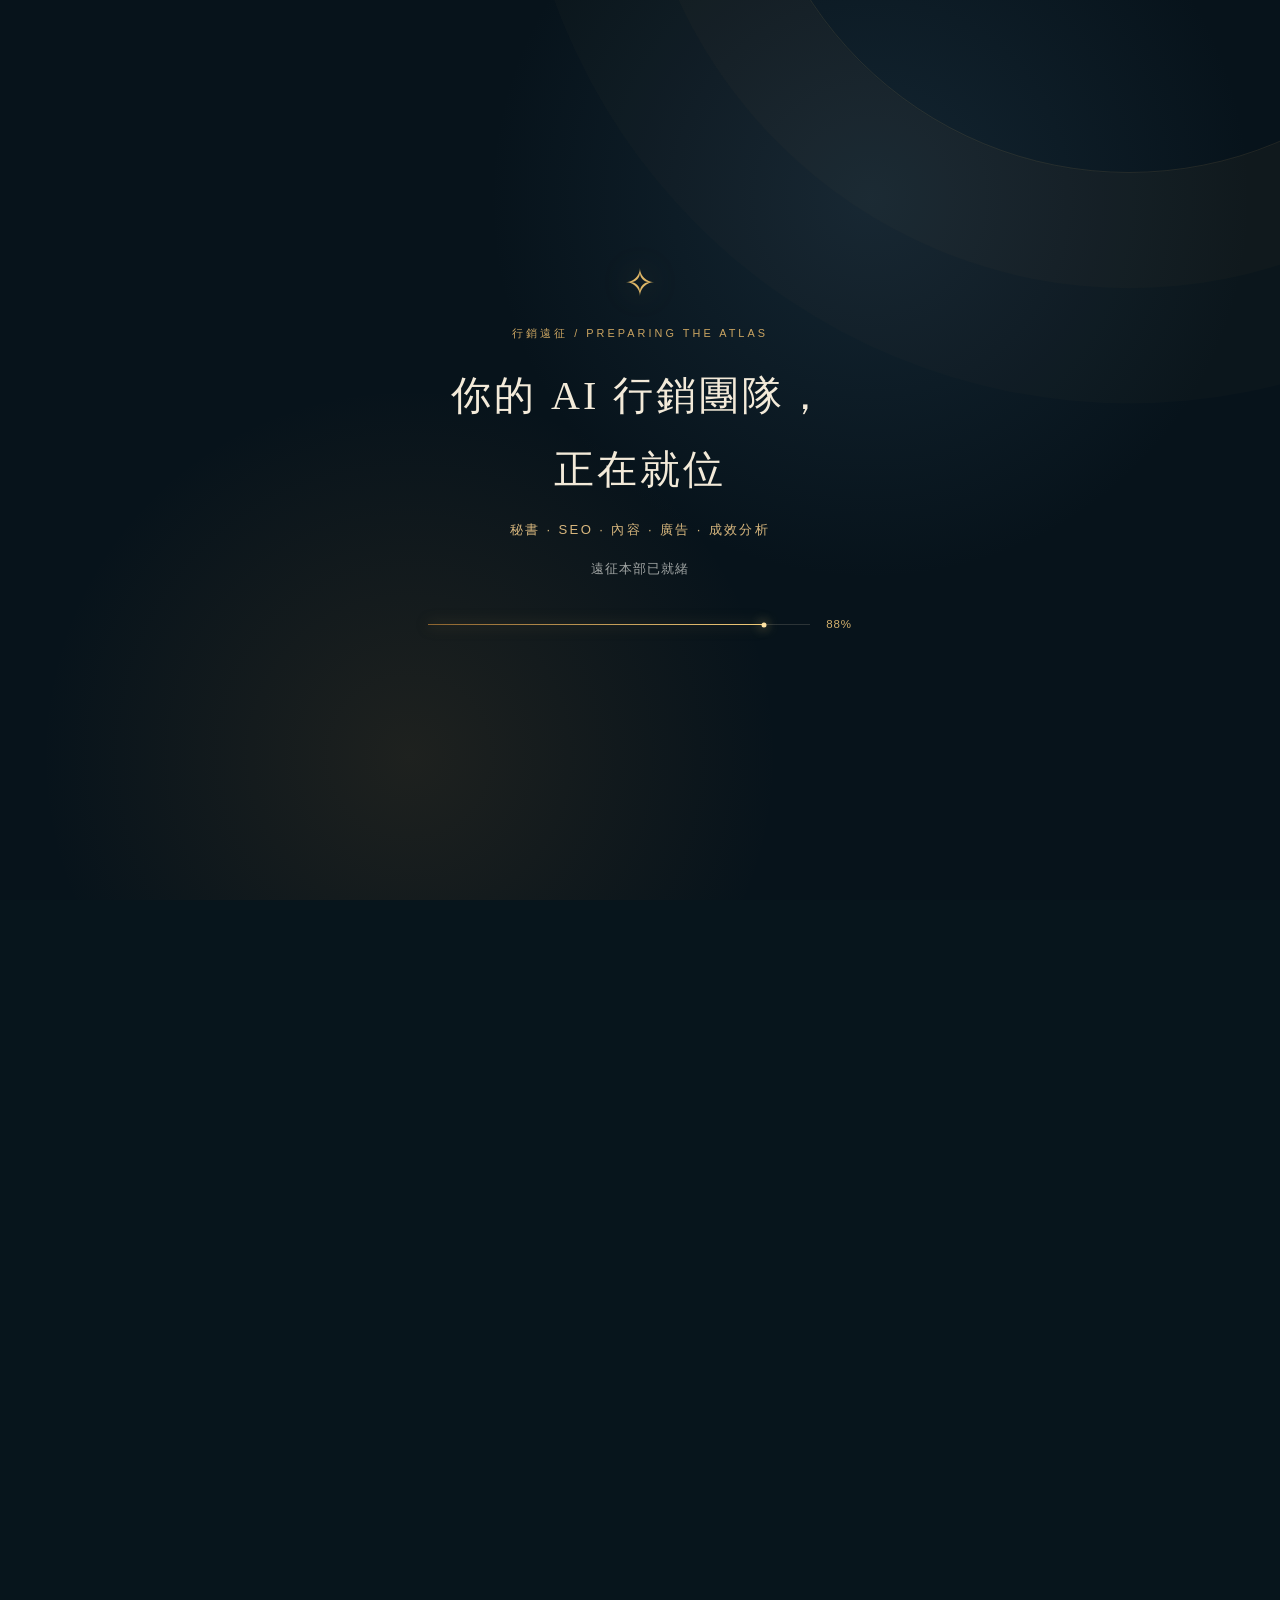
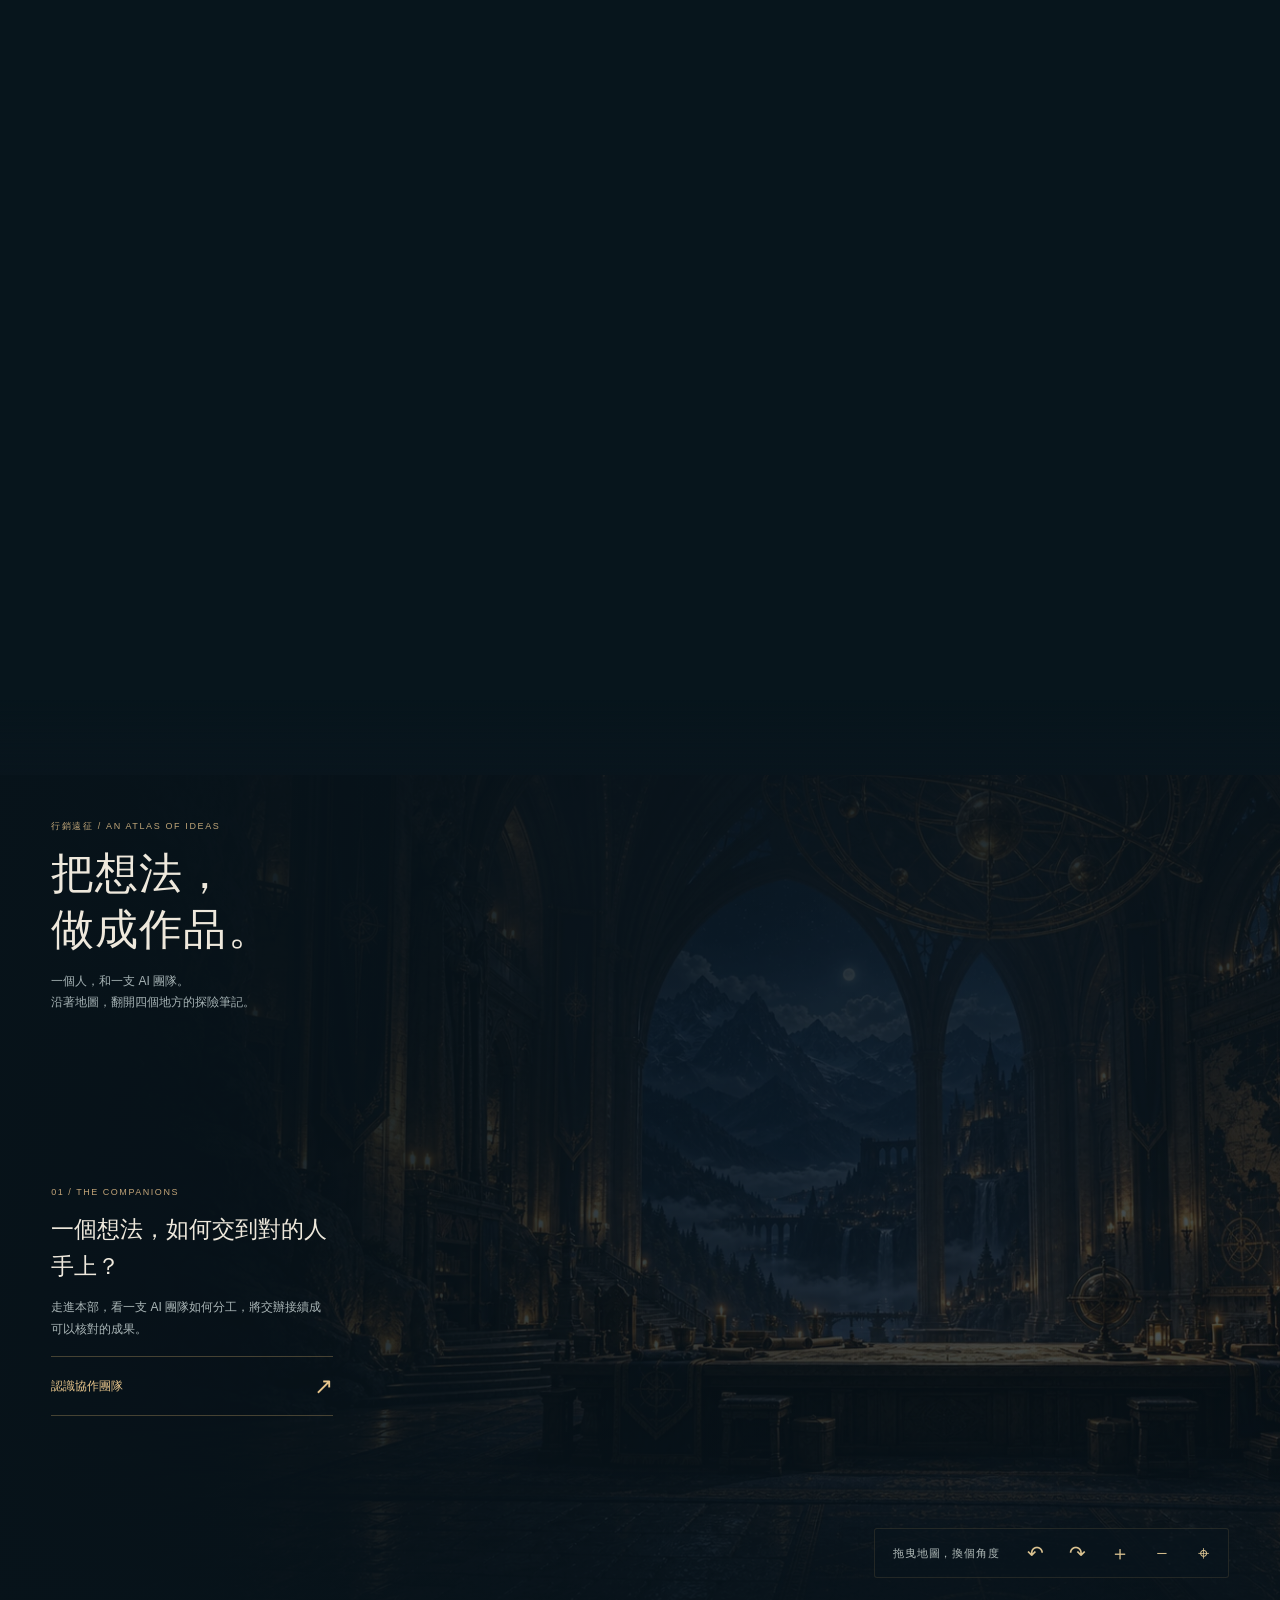
==== index.html @ df5bf943 "feat(visual): 森林調色對齊開場影片，關於頁嚮導貓改用影片長相 - 森林：材質去色減少、背景靛藍、天光與月光偏紫、燈籠暖金並提亮、曝光 1.32；轉場霧改為靛藍紫（霧色、霧濃度與燈光強度維" ====
<!doctype html><html lang="zh-Hant" class="is-preloading"><head><meta charset="utf-8"><meta name="viewport" content="width=device-width,initial-scale=1"><meta name="description" content="一個人，也有一整支行銷團隊。SEO、內容、廣告、成效分析由 AI 專家分工接手，每一步都攤開給你看，最後由你決定。"><meta name="theme-color" content="#09121b"><title>一個人，也有一整支行銷團隊｜行銷遠征</title><link rel="icon" href="favicon.svg" type="image/svg+xml"><link rel="stylesheet" href="site.css"><link rel="stylesheet" href="realm.css"><link rel="stylesheet" href="entry-loader.css?v=value-4"><script src="site.js" defer></script><script src="entry-loader.js?v=ready-gate-3" defer></script><link rel="stylesheet" href="content-overview.css?v=clarity-1"><link rel="stylesheet" href="expedition-map.css?v=slim-1"><link rel="stylesheet" href="harbor-room.css?v=regions-1"></head><body id="top" class="home"><div id="entry-loader" class="entry-loader" role="status" aria-live="polite"><div class="entry-loader__panel"><span class="entry-loader__crest" aria-hidden="true">✧</span><p class="entry-loader__eyebrow">行銷遠征 / PREPARING THE ATLAS</p><p class="entry-loader__title"><span>你的 AI 行銷團隊，</span><span>正在就位</span></p><p class="entry-loader__roles">秘書 · SEO · 內容 · 廣告 · 成效分析</p><p class="entry-loader__status">準備第一道光</p><div class="entry-loader__meter" role="progressbar" aria-label="網站準備進度" aria-valuemin="0" aria-valuemax="100" aria-valuenow="0"><span class="entry-loader__track"><i class="entry-loader__bar"></i></span><span class="entry-loader__value">0%</span></div></div></div><a class="skip" href="#main">跳至主要內容</a><header class="site-header"><a class="brand" href="index.html" aria-label="行銷遠征首頁"><span class="crest">✧</span><span>行銷遠征<small>BEYOND THE ATLAS</small></span></a><nav id="main-nav" aria-label="主要導覽"><a href="index.html" aria-current="page">遠征起點</a><a href="team.html">AI 團隊</a><a href="works.html">作品成果</a><a href="knowledge.html">知識典藏</a><a href="services.html">合作服務</a><a href="about.html">關於</a></nav><div class="header-tools"><button class="motion-toggle" aria-pressed="false" aria-label="減少動態">動態 ON</button><a class="join-link" href="services.html#brief">整理我的需求 <span>↗</span></a><button class="menu-toggle" aria-expanded="false" aria-controls="main-nav">選單</button></div></header><main id="main"><link rel="stylesheet" href="act-one.css?v=value-5">
<section id="atlas" class="film-journey" aria-label="第一至三幕：穿過森林與本部，走進星港展廳">
<span id="gallery-invitation" class="journey-marker" aria-hidden="true"></span>
<div class="film-stage">
<video id="opening-film" muted playsinline preload="auto" poster="assets/film/duo-opening/start-soft-proportion.webp" aria-label="兩位探險夥伴推開門，帶你走向奇幻森林"><source src="assets/film/duo-opening/slow-walk-approved/web-1080p-fastseek.mp4" type="video/mp4"></video>
<div id="forest-space" role="img" aria-label="影片終點：探險夥伴望向月光森林與遠方城堡" hidden></div><div class="film-shade" aria-hidden="true"></div>
<div class="film-intro"><span class="eyebrow">每一段遠征，從一道光開始。</span><h1>一個人，<br>也有一整支行銷團隊。</h1><p>SEO、內容、廣告、成效分析，由 AI 專家分工接手。每一步做了什麼、為什麼這樣做，都攤開給你看，最後由你決定。</p><div class="film-intro__actions"><a class="film-intro__primary" href="team.html">看看團隊怎麼分工 <span>↗</span></a><a class="film-intro__secondary" href="services.html#brief">整理我的需求 <span>↗</span></a></div></div>
<div class="film-ending" hidden><span class="eyebrow">第一幕 / BEYOND THE GATE</span><h2>門的另一端，<br>是尚未展開的可能。</h2><p>把想法帶進來。和一支懂得協作的隊伍，一起走向能交付的成果。</p><a class="text-link" href="#explore">繼續探索 <span>↓</span></a></div>
<div class="film-bottom"><span id="film-cue">一盞燈，通往另一個世界。</span><button id="film-play" type="button">開始探索</button><button id="film-sound" type="button" aria-pressed="false">音效 OFF</button><a id="film-skip" href="#explore">直接看網站內容 ↓</a></div><p id="film-status" role="status"></p><div class="film-progress" aria-hidden="true"><i></i></div><div class="film-curtain" aria-hidden="true"></div>
</div></section><script src="act-one.js?v=grade-1" type="module"></script>
<section id="explore" class="expedition-map" aria-labelledby="map-title">
<div class="expedition-stage">
<header class="expedition-heading"><span class="eyebrow">行銷遠征 / AN ATLAS OF IDEAS</span><h2 id="map-title">把想法，<br>做成作品。</h2><p>一個人，和一支 AI 團隊。<br>沿著地圖，翻開四個地方的探險筆記。</p></header>
<div class="expedition-chart"><div class="expedition-terrain is-relief-loading"><button type="button" class="map-location is-active" data-region="0"  style="--x:24.545454545454547%;--y:39.189189189189186%" aria-label="遠征本部：AI 團隊，走進協作空間" aria-haspopup="dialog"><span class="location-number">01</span><span class="location-name">遠征本部</span><small>AI 團隊 ↗</small></button><button type="button" class="map-location " data-region="1"  style="--x:71.81818181818181%;--y:62.83783783783783%" aria-label="星港展廳：作品成果，走進立體展廳" aria-haspopup="dialog"><span class="location-number">02</span><span class="location-name">星港展廳</span><small>作品成果 ↗</small></button><button type="button" class="map-location " data-region="2"  style="--x:68.63636363636364%;--y:25.675675675675674%" aria-label="典籍山谷：知識典藏，走進典籍藏書室" aria-haspopup="dialog"><span class="location-number">03</span><span class="location-name">典籍山谷</span><small>知識典藏 ↗</small></button><button type="button" class="map-location " data-region="3"  style="--x:30.454545454545453%;--y:79.05405405405405%" aria-label="營火之地：關於這支團隊，走進旅人營地" aria-haspopup="dialog"><span class="location-number">04</span><span class="location-name">營火之地</span><small>關於團隊 ↗</small></button></div></div><div class="expedition-stories"><article class="expedition-story" data-story="0"><span class="eyebrow">01 / THE COMPANIONS</span><h3>一個想法，如何交到對的人手上？</h3><p>走進本部，看一支 AI 團隊如何分工，將交辦接續成可以核對的成果。</p><a href="team.html" class="expedition-enter">認識協作團隊 <span>↗</span></a></article><article class="expedition-story" data-story="1"><span class="eyebrow">02 / SELECTED WORKS</span><h3>讓完成的作品，說明走過的路。</h3><p>在港口停靠，打開網站與創作成果，也看看每一次選擇背後的原因。</p><a href="works.html" class="expedition-enter">打開作品 <span>↗</span></a></article><article class="expedition-story" data-story="2"><span class="eyebrow">03 / THE ARCHIVE</span><h3>有些收穫，值得留給下一段旅程。</h3><p>翻開 AI、內容與行銷的實作筆記，帶走一個能在自己工作裡試用的方法。</p><a href="knowledge.html" class="expedition-enter">閱讀實作筆記 <span>↗</span></a></article><article class="expedition-story" data-story="3"><span class="eyebrow">04 / ABOUT THE TEAM</span><h3>走到這裡，聊聊這支團隊的起點。</h3><p>為什麼這樣分工、這樣說話、這樣留下依據，從這裡開始認識這支 AI 團隊。</p><a href="about.html" class="expedition-enter">認識團隊的起點 <span>↗</span></a></article></div><nav class="expedition-stops" aria-label="選擇探險區域"><button type="button" data-stop="0" aria-pressed="true"><span>01</span>遠征本部</button><button type="button" data-stop="1" aria-pressed="false"><span>02</span>星港展廳</button><button type="button" data-stop="2" aria-pressed="false"><span>03</span>典籍山谷</button><button type="button" data-stop="3" aria-pressed="false"><span>04</span>營火之地</button></nav><div class="expedition-scroll"><span>捲動，循光前行</span><span class="expedition-count">01 — 04</span><span aria-hidden="true">↓</span></div></div></section>
<section class="section content-next"><div><span class="eyebrow">從一個真實問題開始</span><h2>你正在找哪一種合作？</h2><p>AI 導入、內容製作或工作流程，先從你想完成的事談起。</p></div><a class="text-link" href="services.html">了解合作方向 <span>↗</span></a></section>
<dialog class="expedition-journal" aria-labelledby="journal-title"><button class="journal-close" type="button" aria-label="闔上探險筆記"><svg viewBox="0 0 24 24" aria-hidden="true" focusable="false"><path d="M5 5 19 19M19 5 5 19" fill="none" stroke="currentColor" stroke-width="2" stroke-linecap="round"/></svg></button><div class="journal-spread"><figure class="journal-plate"><img id="journal-image" src="assets/world/guild.webp" alt=""><figcaption><span id="journal-coordinate"></span><span>行銷遠征 / FIELD NOTES</span></figcaption></figure><div class="journal-page"><span class="journal-kicker" id="journal-kicker"></span><h2 id="journal-title"></h2><p class="journal-lead" id="journal-lead"></p><div class="journal-rule"></div><h3>這一站，可以帶走什麼？</h3><p id="journal-detail"></p><h3>沿途你會發現</h3><ul id="journal-discoveries" class="journal-discoveries"></ul><a id="journal-enter" class="journal-enter" href="team.html">深入探索 <span>↗</span></a><button id="journal-next" class="journal-next" type="button"></button><small class="journal-page-number"></small></div></div></dialog><script type="module" src="expedition-map.js?v=names-1"></script></main><footer class="site-footer"><div><a class="brand" href="index.html"><span class="crest">✧</span><span>行銷遠征<small>KEEP EXPLORING.</small></span></a><p>把複雜的事說清楚，<br>把下一步留在你手上。</p></div><div><span class="eyebrow">世界索引</span><a href="team.html">AI 團隊</a><a href="works.html">作品成果</a><a href="knowledge.html">知識典藏</a></div><div><span class="eyebrow">保持同行</span><a href="services.html#brief">整理我的需求</a><a href="news.html">遠征誌</a><a href="about.html">關於團隊</a></div><div class="footer-bottom"><span>© 2026 行銷遠征</span><span>網站展示版 · 需求單僅下載至你的裝置，尚未開放線上收件與購買。</span><a href="#top">回到頂端 ↑</a></div></footer><div class="reading-progress" aria-hidden="true"></div><script src="nav-reveal.js?v=1" defer></script></body></html>
---- site.css ----
/* 深藍夜色、黃銅金光與原生閱讀內容構成同一個遠征世界。 */
:root{color-scheme:dark;--ink:#09121b;--panel:#101d27;--gold:#dbb578;--text:#eee8dc;--muted:#aab5ba;--line:#c8af7933;--serif:"Noto Serif TC","PMingLiU",serif;--sans:"Microsoft JhengHei",sans-serif}*{box-sizing:border-box}html{scroll-behavior:smooth;scroll-padding-top:110px}body{margin:0;background:var(--ink);color:var(--text);font:15px/1.85 var(--sans)}body.menu-open{overflow:hidden}a{color:inherit;text-decoration:none}button,input,select,textarea{font:inherit}button,a,input,select,textarea{-webkit-tap-highlight-color:transparent}button{color:inherit;cursor:pointer}a:focus-visible,button:focus-visible,input:focus-visible,select:focus-visible,textarea:focus-visible,summary:focus-visible{outline:2px solid var(--gold);outline-offset:5px}button:disabled{cursor:wait;opacity:.6}img{max-width:100%;display:block}h1,h2,h3,p{margin-top:0}h1,h2{font-family:var(--serif);font-weight:400;line-height:1.4;letter-spacing:.025em}h1{font-size:clamp(38px,4.7vw,74px)}h2{font-size:clamp(28px,3.1vw,46px)}h3{font-size:20px;font-weight:500;line-height:1.6}em{font-style:normal;color:var(--gold)}p{color:var(--muted)}[hidden]{display:none!important}.eyebrow{display:block;color:var(--gold);font-size:10px;letter-spacing:.19em;line-height:1.7;margin-bottom:22px}.fine{font-size:12px;color:#99a7af}.skip{position:fixed;top:-100px;left:20px;z-index:100;background:var(--panel);padding:14px}.skip:focus{top:15px}.site-header{position:fixed;top:0;inset-inline:0;z-index:50;display:flex;align-items:center;gap:35px;padding:22px 4vw;min-height:91px;background:linear-gradient(#071018e8,#07101833);transition:background .3s}.scrolled .site-header{background:#09121bee;border-bottom:1px solid var(--line);backdrop-filter:blur(14px)}.brand{display:flex;align-items:center;gap:12px;white-space:nowrap;font-size:20px;letter-spacing:.15em}.brand small{font-size:7px;letter-spacing:.28em;display:block;margin-top:1px;color:#c9c7b9}.crest{font-family:Georgia,serif;font-size:36px;line-height:1;color:var(--gold)}#main-nav{display:flex;gap:24px;margin-left:auto;align-items:center;font-size:12px}#main-nav a{padding:10px 0;position:relative;color:#c5ced0}#main-nav a:after{content:"";height:1px;position:absolute;bottom:3px;left:0;right:0;background:var(--gold);transform:scaleX(0);transform-origin:left;transition:transform .25s}#main-nav a:hover:after,#main-nav [aria-current]:after{transform:scaleX(1)}#main-nav [aria-current]{color:var(--gold)}.header-tools{display:flex;gap:20px;align-items:center}.motion-toggle{font-size:9px;padding:10px 0;background:none;border:0;color:#b6c2c7;white-space:nowrap}.join-link{border:1px solid #dbb57880;padding:9px 14px;font-size:11px;white-space:nowrap}.join-link span{margin-left:20px;color:var(--gold)}.menu-toggle{display:none;background:transparent;border:1px solid var(--line);padding:8px 13px}.text-link{display:inline-flex;align-items:center;gap:35px;border-bottom:1px solid #c5a66d99;padding:10px 0;font-size:12px;letter-spacing:.07em;margin-right:26px;transition:color .2s}.text-link span{font-size:23px;color:var(--gold);transition:transform .2s}.text-link:hover{color:var(--gold)}.text-link:hover span{transform:translate(3px,-3px)}.button{display:inline-block;background:var(--gold);border:1px solid var(--gold);color:#111c24;padding:13px 23px;min-height:46px;font-size:13px}.button:hover{background:#ead0a5}.section{max-width:1380px;margin:auto;padding:100px 6vw}.section-heading{display:flex;justify-content:space-between;gap:40px;align-items:flex-end;margin-bottom:46px}.section-heading h2{margin-bottom:0}.section-heading>p{font-size:13px;margin:0;max-width:330px}.section-heading .text-link{flex-shrink:0;margin:0}.tinted{max-width:none;background:#101d27}.invitation{padding:110px 6vw 125px;text-align:center;background:radial-gradient(ellipse at 50% 100%,#4a3a2030,transparent 70%);border-top:1px solid var(--line)}.invitation h2{font-size:clamp(34px,4vw,58px)}.invitation .text-link{margin:0}.site-footer{padding:65px 6vw 25px;border-top:1px solid var(--line);display:grid;grid-template-columns:2fr 1fr 1fr;gap:30px;background:#070e15}.site-footer p{font-size:12px;margin-top:23px}.site-footer>div>a:not(.brand){display:block;font-size:12px;padding:5px 0}.site-footer a:hover{color:var(--gold)}.footer-bottom{grid-column:1/-1;border-top:1px solid var(--line);padding-top:25px;margin-top:25px;display:flex;justify-content:space-between;gap:25px;color:#87959e;font-size:10px}.reading-progress{position:fixed;z-index:70;left:0;bottom:0;height:2px;width:0;background:var(--gold)}
/* 首頁：鏡頭停留在章節中，捲動推進景深與角色路線。 */
.world-chapter{height:145vh;height:145svh;position:relative}.scene-window{height:100vh;height:100svh;position:sticky;top:0;overflow:hidden;isolation:isolate;background:#0b1420}.scene-art{position:absolute;inset:0;width:100%;height:100%;object-fit:cover;transform:scale(1.04);will-change:transform}.scene-shade{position:absolute;inset:0;background:linear-gradient(90deg,#040c15d9,transparent 76%),linear-gradient(0deg,#071018b0,transparent 27%,transparent 75%,#07101855)}.chapter-copy{position:absolute;left:6vw;top:29%;width:60%;max-width:800px;z-index:4;transform:translateY(var(--copy-y,0px));opacity:var(--copy-alpha,1)}.chapter-copy h1,.chapter-copy h2{font-size:clamp(40px,4.65vw,72px);margin-bottom:24px}.chapter-copy p{font-size:14px;line-height:2.05;color:#d2d4ce;margin-bottom:20px}.scene-bottom{position:absolute;bottom:28px;left:4vw;right:4vw;display:flex;justify-content:space-between;font-size:9px;letter-spacing:.12em;color:#c2c6bc;z-index:4}.scene-bottom i{display:inline-block;width:30px;height:1px;background:var(--gold);margin:0 12px;vertical-align:middle}.scene-haze{position:absolute;left:-25%;bottom:-20%;width:150%;height:50%;background:radial-gradient(ellipse,#cdd5cf19,transparent 64%);filter:blur(30px);transform:translateX(var(--haze-x,0px));pointer-events:none}.star-path{position:absolute;width:100%;height:100%;inset:0;opacity:.45;pointer-events:none}.star-path path{fill:none;stroke:var(--gold);stroke-width:1;stroke-dasharray:900;stroke-dashoffset:var(--path-offset,900);filter:drop-shadow(0 0 4px #e9b354)}.star-path circle{fill:var(--gold);opacity:var(--path-light,0)}.guides{position:absolute;inset:0;z-index:3;pointer-events:none}.traveler{position:absolute;bottom:14%;width:clamp(92px,11vw,180px);left:var(--cat-x,78%);transform:translateX(-50%) translateY(var(--cat-y,0px)) scale(var(--cat-scale,1));transform-origin:center bottom;filter:drop-shadow(0 8px 4px #0008)}.traveler img{width:100%;transform-origin:50% 90%}.traveler span{position:absolute;bottom:-13px;left:0;width:100%;text-align:center;color:#e1d9c4;font-size:9px;letter-spacing:.15em}.traveler.meiling{left:var(--mei-x,88%);width:clamp(77px,8.2vw,135px);bottom:19%;transform:translateX(-50%) translateY(var(--mei-y,0px)) scale(var(--cat-scale,1))}.lantern-glow{position:absolute;inset:30% -45% -20% -45%;background:radial-gradient(ellipse,#eea94942,transparent 64%);mix-blend-mode:screen;transform-origin:center top}.landing-glow{position:absolute;inset:auto 8% 0;height:9%;border:1px solid #e4b96c88;border-radius:50%;opacity:0}.in-view.is-moving .pangyou img{animation:trot .36s ease-in-out infinite}.in-view.is-moving .lantern-glow{animation:lamp .65s ease-in-out infinite alternate}.in-view.is-moving .meiling img{animation:leap 1.45s ease-in-out infinite}.in-view.is-moving .landing-glow{animation:landing 1.45s ease-out infinite}.world-chapter[data-scene="2"] .in-view.is-moving .meiling img{animation-name:look-around;animation-duration:1.8s}.world-chapter[data-scene="3"] .in-view.is-moving .pangyou img{animation-name:nod;animation-duration:1.3s}.world-chapter[data-scene="4"] .in-view.is-moving .meiling img{animation-duration:1.9s}.world-nav{position:fixed;right:3vw;top:43%;z-index:10;display:grid;gap:6px}.world-nav a{display:flex;align-items:center;gap:9px;font-size:9px;padding:7px 10px;border-left:1px solid #d8cbb633;background:#09121b44;backdrop-filter:blur(8px);color:#b1bcbf}.world-nav span{font-size:9px;opacity:0;max-width:0;overflow:hidden;white-space:nowrap;transition:.2s}.world-nav a:hover span,.world-nav a[aria-current] span{opacity:1;max-width:65px}.world-nav a[aria-current]{color:var(--gold);border-color:var(--gold)}.world-nav.past-world{visibility:hidden}.home-reading{background:var(--ink);position:relative}
@keyframes trot{0%,100%{transform:rotate(-4deg) translateY(0) scale(1.035,.975)}50%{transform:rotate(4deg) translateY(-7px) scale(.975,1.035)}}@keyframes leap{0%,100%{transform:translateY(0) scale(1)}14%{transform:translateY(4px) scale(1.13,.85) rotate(-5deg)}42%{transform:translateY(-44px) scale(.94,1.08) rotate(10deg)}64%{transform:translateY(-20px) rotate(4deg)}78%{transform:translateY(3px) scale(1.12,.87)}}@keyframes lamp{to{transform:rotate(12deg);opacity:.55}}@keyframes landing{0%,65%,100%{opacity:0;transform:scale(.6)}78%{opacity:.8;transform:scale(1)}96%{opacity:0;transform:scale(1.8)}}@keyframes look-around{0%,100%{transform:rotate(0)}30%{transform:rotate(-9deg) scale(1.02,.98)}70%{transform:rotate(7deg) translateY(-5px)}}@keyframes nod{0%,100%{transform:rotate(0)}50%{transform:rotate(5deg) scale(1.025,.97)}}
/* 內頁維持同一世界，正文回到舒適閱讀速度。 */
.page-hero{position:relative;min-height:620px;height:78vh;max-height:850px;overflow:hidden;display:flex;align-items:center;background:#0c1823}.hero-art{position:absolute;inset:0;width:100%;height:100%;object-fit:cover;object-position:center;opacity:.78}.hero-shade{position:absolute;inset:0;background:linear-gradient(90deg,#071018de,transparent 85%),linear-gradient(0deg,var(--ink),transparent 35%)}.hero-content{position:relative;z-index:1;padding:110px 6vw 30px;max-width:900px}.hero-content h1{margin-bottom:23px}.hero-content p{max-width:580px;color:#c6cdd0;font-size:14px}.coordinate{position:absolute;right:5vw;bottom:40px;font-size:9px;letter-spacing:.19em;color:#c8b998}.roster-picker{display:grid;grid-template-columns:repeat(5,1fr);gap:15px;border-bottom:1px solid var(--line)}.roster-picker button{background:transparent;border:0;border-bottom:2px solid transparent;padding:12px 12px 22px;transition:background .3s}.roster-picker img{height:150px;width:100%;object-fit:contain;filter:grayscale(.35);transition:transform .3s}.roster-picker button:hover img{transform:translateY(-8px)}.roster-picker span{display:block;font-size:14px;margin:18px 0 4px}.roster-picker small{color:var(--muted);font-size:10px}.roster-picker [aria-pressed="true"]{border-color:var(--gold);background:linear-gradient(transparent,#ddae6212);color:var(--gold)}.roster-picker [aria-pressed="true"] img{filter:none}.member-profile{display:grid;grid-template-columns:35% 1fr;gap:70px;align-items:center;padding:60px 0}.member-portrait{background:radial-gradient(ellipse at 50% 65%,#d2a05218,transparent 65%)}.member-portrait img{height:350px;margin:auto;object-fit:contain}.member-profile h2{margin-bottom:10px}.member-profile h3{color:#d9c19a;font-size:19px}.member-profile dl{font-size:13px;display:grid;grid-template-columns:130px 1fr;gap:16px;border-top:1px solid var(--line);padding-top:25px}.member-profile dt{color:var(--gold)}.member-profile dd{margin:0;color:var(--muted)}.principle-grid{display:grid;grid-template-columns:repeat(3,1fr);gap:60px;margin-top:45px}.principle-grid b{display:block;font:36px Georgia;color:#bba270;margin-bottom:25px}.principle-grid article{border-top:1px solid var(--line);padding-top:28px}.principle-grid p{font-size:14px}.report-tabs{display:flex;gap:25px;border-bottom:1px solid var(--line);margin-bottom:40px}.report-tabs button,.filters button{padding:14px 18px;background:transparent;border:1px solid transparent;color:var(--muted);font-size:13px}.report-tabs [aria-pressed="true"]{color:var(--gold);border-bottom-color:var(--gold)}.report-sheet{background:#e5ddcd;color:#22323a;padding:50px 6vw;box-shadow:12px 12px 0 #2c35404d}.report-meta{display:flex;justify-content:space-between;border-bottom:1px solid #31404b40;padding-bottom:22px;font-size:10px;letter-spacing:.11em;color:#73664d;margin-bottom:34px}.report-sheet h2{font-size:32px}.report-context{color:#5b6465;font-size:14px;max-width:780px}.report-body{display:grid;grid-template-columns:1fr 1fr;gap:20px 55px;margin-top:30px}.report-body section{border-top:1px solid #31404b30;padding-top:23px}.report-body h3{font-size:17px;color:#7c592d}.report-body p{color:#384b53;font-size:14px}.journal-grid{display:grid;grid-template-columns:repeat(3,1fr);gap:35px}.journal-card{min-width:0;border-bottom:1px solid var(--line);padding-bottom:25px}.journal-image{position:relative;aspect-ratio:1.55;overflow:hidden;background:var(--panel)}.journal-image img{width:100%;height:100%;object-fit:cover;opacity:.86;transition:transform .6s,opacity .6s}.journal-image span{position:absolute;bottom:15px;left:20px;font:30px var(--serif);color:var(--text)}.journal-card a:hover img{transform:scale(1.05);opacity:1}.journal-copy{padding-top:23px}.journal-copy .eyebrow{font-size:9px;margin-bottom:13px}.journal-copy h3{font:23px/1.55 var(--serif);margin-bottom:13px}.journal-copy p{font-size:13px}.read-link{font-size:11px;color:var(--gold)}.library-tools{display:flex;align-items:flex-end;justify-content:space-between;gap:25px;margin-bottom:25px}.library-tools label{font-size:11px;color:var(--gold);min-width:250px}.library-tools input{display:block;width:100%;margin-top:10px}.filters{display:flex;flex-wrap:wrap;gap:5px}.filters button{padding:9px 14px}.filters [aria-pressed="true"]{border-color:var(--gold);color:var(--gold)}.library-grid{row-gap:50px}.empty-state{text-align:center;padding:70px 20px}.empty-state h2{font-size:28px}.service-list{margin:50px 0}.service-list article{display:grid;grid-template-columns:80px 1fr auto;gap:25px;padding:35px 0;border-top:1px solid var(--line);align-items:center}.service-number{font:38px Georgia;color:var(--gold)}.service-list h3{font:27px var(--serif);margin:0 0 15px}.service-list p{margin-bottom:8px}.service-pick{font-size:12px;color:var(--gold);padding:15px}.brief-layout{display:grid;grid-template-columns:1fr 1fr;gap:90px;max-width:1200px;margin:auto}.brief-layout>div>p{font-size:14px}.brief-layout>div>.fine{font-size:12px;margin-top:30px}form label{display:block;font-size:12px;color:#ded9cd;margin-bottom:10px}form label span{font-size:10px;color:var(--gold);margin-left:8px}input,textarea,select{background:#07121bcc;border:1px solid #b9b49e45;color:var(--text);padding:12px 15px;border-radius:0}textarea{resize:vertical}input::placeholder,textarea::placeholder{color:#81919d}form input,form textarea,form select{width:100%;margin-bottom:23px}form .button{width:100%}#brief-status{min-height:24px;margin-top:18px}.faq{max-width:1100px}.faq details{border-bottom:1px solid var(--line);padding:20px 0}.faq summary{cursor:pointer;font-size:16px;padding:5px}.faq details p{padding:15px 5px 0;max-width:850px;font-size:14px}.prose{font-size:17px;line-height:2.1}.prose h2{font-size:30px}.prose p{color:#c1c9cc}.story-prose{max-width:950px}.signature{font:28px var(--serif);margin-top:40px;color:var(--gold)}.signature span{font:12px var(--sans);color:var(--muted)}.guide-stories{display:grid;grid-template-columns:1fr 1fr;gap:60px}.guide-stories article{display:grid;grid-template-columns:38% 1fr;gap:20px;align-items:center}.guide-stories img{max-height:260px;object-fit:contain}.guide-stories h3{font:30px var(--serif)}.guide-stories p{font-size:14px}.news-list article{display:grid;grid-template-columns:180px 1fr;gap:40px;border-top:1px solid var(--line);padding:40px 0}.news-list time{font-size:12px;color:var(--gold)}.news-list h2{font-size:30px}.article-heading{padding:150px 6vw 50px;max-width:1200px;margin:auto;border-bottom:1px solid var(--line)}.breadcrumb{display:flex;gap:15px;font-size:12px;color:var(--muted);margin-bottom:50px}.breadcrumb a{color:var(--gold)}.article-heading h1{font-size:clamp(34px,4vw,54px);max-width:1000px}.article-meta{font-size:11px;color:#98a5ad;margin-top:30px}.article-layout{max-width:1200px;padding:60px 6vw 100px;margin:auto;display:grid;grid-template-columns:210px minmax(0,1fr);gap:65px}.article-layout aside{position:sticky;top:130px;align-self:start}.article-layout aside a{display:block;font-size:12px;padding:10px 0;color:#aebbc1}.article-layout aside a:hover{color:var(--gold)}.article-layout .prose>section{margin-bottom:45px;scroll-margin-top:120px}.exercise{background:#14232d;border:1px solid var(--line);padding:28px}.exercise h2{font-size:24px}.exercise pre{white-space:pre-wrap;font:14px/2.2 var(--sans);color:#d2c6af;overflow-wrap:anywhere}.copy-status{min-height:22px}.related{border-top:1px solid var(--line)}.related .journal-grid{grid-template-columns:repeat(2,1fr)}
@media(min-width:1700px){.chapter-copy{left:10vw}.section{padding-inline:70px}.site-header{padding-inline:6vw}}
@media(max-width:1150px){.site-header{gap:18px}#main-nav{gap:15px;font-size:11px}.brand{font-size:17px}.header-tools{gap:12px}.join-link span{margin-left:8px}.motion-toggle{font-size:8px}.chapter-copy{width:68%}.world-nav{right:2vw}.journal-grid{gap:23px}}
@media(max-width:950px){.site-header{min-height:80px;padding:16px 5vw}.header-tools{margin-left:auto}.menu-toggle{display:block;font-size:11px}#main-nav{display:none;position:fixed;inset:80px 0 auto;max-height:calc(100svh - 80px);overflow:auto;background:#0a1727fa;padding:24px 6vw 35px;border-bottom:1px solid var(--line);flex-direction:column;align-items:stretch;gap:5px}#main-nav.open{display:flex}#main-nav a{font-size:18px;padding:12px 0}.page-hero{min-height:540px;height:70vh}.hero-content{padding-top:100px}.section{padding-block:70px}.roster-picker{gap:3px}.roster-picker img{height:120px}.roster-picker span{font-size:12px}.roster-picker small{display:none}.member-profile{gap:30px}.member-profile dl{grid-template-columns:1fr;gap:5px}.member-profile dd{margin-bottom:15px}.library-tools{display:block}.filters{margin-top:25px}.brief-layout{gap:45px}.article-layout{grid-template-columns:160px 1fr;gap:35px}.guide-stories{gap:25px}.guide-stories article{grid-template-columns:1fr}.guide-stories img{height:200px;margin:auto}}
@media(max-width:600px){html{scroll-padding-top:95px}.site-header{padding:15px 5vw;min-height:76px}.brand{font-size:16px;gap:8px}.brand small{font-size:6px}.crest{font-size:27px}.header-tools{gap:12px}.join-link{display:none}.motion-toggle{font-size:8px;min-height:42px}.menu-toggle{min-height:42px}#main-nav{top:76px}.world-chapter{height:130svh}.scene-art{object-position:62% center}.world-chapter[data-scene="1"] .scene-art{object-position:90% center}.scene-shade{background:linear-gradient(90deg,#040d17b8,#040d1733),linear-gradient(0deg,#071018d9,transparent 45%,#07101833)}.chapter-copy{top:23%;left:7vw;width:86%;max-width:440px}.chapter-copy h1,.chapter-copy h2{font-size:clamp(30px,8.6vw,43px);line-height:1.45;margin-bottom:20px}.chapter-copy p{font-size:12px;line-height:1.95}.chapter-copy .text-link{font-size:11px;gap:18px;margin-right:18px;padding:8px 0}.eyebrow{font-size:9px;margin-bottom:16px}.traveler{width:100px;bottom:14%;left:var(--cat-x,62%)}.traveler.meiling{width:78px;bottom:18%;left:var(--mei-x,82%)}.scene-bottom{bottom:24px;left:7vw;font-size:8px}.scene-bottom>span:last-child{display:none}.world-nav{top:auto;bottom:17px;right:5vw;display:flex;gap:4px}.world-nav a{font-size:8px;padding:5px}.world-nav span{display:none}.home-reading .section-heading{display:block}.section-heading{display:block;margin-bottom:30px}.section-heading>p{margin-top:22px}.section-heading .text-link{margin-top:18px}.section{padding:60px 7vw}.journal-grid{grid-template-columns:1fr;gap:35px}.journal-card a{display:grid;grid-template-columns:36% 1fr;gap:20px}.journal-image{aspect-ratio:.8;height:100%}.journal-image span{font-size:22px;left:12px}.journal-copy{padding-top:0}.journal-copy h3{font-size:20px}.journal-copy p{font-size:12px}.journal-copy .eyebrow{margin-bottom:9px}.page-hero{min-height:470px;height:70svh;max-height:650px}.hero-content{padding:105px 7vw 30px}.hero-content h1{font-size:39px}.hero-content p{font-size:13px}.coordinate{font-size:7px;bottom:20px}.roster-picker{display:flex;overflow:auto;scroll-snap-type:x mandatory;padding-bottom:6px}.roster-picker button{flex:0 0 115px;scroll-snap-align:start;padding-inline:5px}.roster-picker img{height:110px}.member-profile{display:block;padding:35px 0}.member-portrait img{height:230px;margin:0 auto 30px}.member-profile h2{font-size:30px}.member-profile h3{font-size:17px}.principle-grid{grid-template-columns:1fr;gap:25px}.principle-grid b{font-size:29px;margin-bottom:12px}.report-tabs{gap:0}.report-tabs button{font-size:11px;padding:13px 9px;flex:1}.report-sheet{padding:25px 22px;box-shadow:6px 6px 0 #2c35404d}.report-sheet h2{font-size:27px}.report-meta{gap:15px;font-size:8px}.report-body{grid-template-columns:1fr;gap:8px}.report-body p{font-size:13px}.library-tools label{display:block}.filters{gap:4px}.filters button{font-size:11px;padding:9px 10px}.service-list article{grid-template-columns:40px 1fr;gap:16px;padding:28px 0}.service-number{font-size:27px;align-self:start}.service-list h3{font-size:24px}.service-list p{font-size:13px}.service-pick{grid-column:2;padding:0;font-size:12px}.brief-layout{grid-template-columns:1fr;gap:30px}.brief-layout h2 br{display:none}.faq summary{font-size:14px}.invitation{padding:70px 7vw}.invitation h2{font-size:35px}.invitation p{font-size:13px}.site-footer{padding:50px 7vw 20px;grid-template-columns:1fr 1fr;gap:30px}.site-footer>div:first-child{grid-column:1/-1}.footer-bottom{display:block;font-size:9px}.footer-bottom span{display:block;margin-bottom:13px}.guide-stories{grid-template-columns:1fr}.guide-stories article{grid-template-columns:35% 1fr}.guide-stories img{height:auto}.guide-stories h3{font-size:25px}.guide-stories p{font-size:13px}.prose{font-size:15px}.prose h2{font-size:26px}.news-list article{grid-template-columns:1fr;gap:15px}.news-list h2{font-size:26px}.article-heading{padding:120px 7vw 35px}.article-heading h1{font-size:33px}.breadcrumb{margin-bottom:35px}.article-heading>p{font-size:14px}.article-layout{display:block;padding:35px 7vw 60px}.article-layout aside{position:static;border-bottom:1px solid var(--line);padding-bottom:20px;margin-bottom:35px}.article-layout aside .eyebrow{margin-bottom:10px}.article-layout aside a{padding:6px 0}.exercise{padding:22px}.exercise .button{font-size:12px}.related .journal-grid{grid-template-columns:1fr}}
@media(max-height:580px) and (min-width:601px){.chapter-copy{top:25%}.chapter-copy h1,.chapter-copy h2{font-size:36px;margin-bottom:12px}.chapter-copy p{font-size:12px;margin-bottom:4px}.chapter-copy .eyebrow{margin-bottom:10px}.traveler{width:95px}.traveler.meiling{width:72px}}
html.reduced{scroll-behavior:auto}.reduced .scene-art{transform:none!important}.reduced .traveler img,.reduced .lantern-glow,.reduced .landing-glow{animation:none!important}.reduced .star-path,.reduced .scene-haze{display:none}.reduced .chapter-copy{transform:none;opacity:1}.reduced .traveler,.reduced .traveler.meiling{transform:translateX(-50%)}
@media(prefers-reduced-motion:reduce){.scene-art,.journal-image img{transition:none}}
.world-chapter{scroll-margin-top:-110px}
@media(max-width:600px){.world-chapter{scroll-margin-top:-95px}.world-nav{bottom:55px;left:7vw;right:7vw;justify-content:space-between}.world-nav a{min-width:44px;min-height:44px;justify-content:center}}

/* 真實作品預覽沿用原始比例。 */
.case-preview{width:min(100%,1000px);height:auto;margin:32px auto 44px;border:1px solid var(--line)}

/* 中文標題優先在標點處換行，避免斷在詞中間；放不下時才硬斷。 */
.page-hero h1,.prose h2{word-break:keep-all;overflow-wrap:anywhere;text-wrap:balance}

/* 嚮導貓：沿用開場影片的長相，半身圓形裁切、細金邊、不加卡片框（隊員才用卡片）。 */
.guide-stories img{width:min(210px,100%);height:auto;max-height:none;aspect-ratio:1/1;border-radius:50%;object-fit:cover;justify-self:center;margin:0 auto;box-shadow:0 0 0 2px #d9a63f88,0 0 0 8px #d9a63f14,0 22px 44px #0009}
---- realm.css ----
/* 同一個 WebGL 世界持續存在，捲動只改變角色與鏡頭位置。 */
#realm-world{position:fixed;inset:0;z-index:0;background:#142a3a;overflow:hidden}#realm-world canvas{display:block;width:100%;height:100%}.realm-vignette{position:fixed;inset:0;pointer-events:none;z-index:1;background:linear-gradient(90deg,#030c15b8,transparent 55%),linear-gradient(0deg,#06101a80,transparent 22%,transparent 82%,#06101a55)}#realm-tour{height:690vh;height:690svh;position:relative;pointer-events:none}.realm-waypoint{position:absolute;width:1px;height:1px;pointer-events:none;scroll-margin-top:-110px}.realm-copy{position:fixed;left:6vw;top:28%;width:44vw;max-width:610px;z-index:3;visibility:hidden;pointer-events:auto;opacity:0}.realm-copy:first-of-type{visibility:visible;opacity:1}.realm-copy h1,.realm-copy h2{font-size:clamp(38px,4.1vw,65px);line-height:1.42;margin-bottom:25px}.realm-copy p{font-size:13px;color:#d0d8d8;line-height:2}.realm-copy .text-link{margin-right:24px;gap:22px;font-size:12px}.realm-nav{position:fixed;right:3vw;top:42%;z-index:10;display:grid;gap:8px}.realm-nav a{display:flex;align-items:center;gap:12px;border-left:1px solid #f0d6a84d;background:#07121b66;padding:8px 12px;font-size:10px;color:#b9c9d0}.realm-nav a[aria-current]{border-color:var(--gold);color:var(--gold)}.realm-nav span{font-size:10px}.realm-location{position:fixed;bottom:30px;left:5vw;z-index:10;font-size:10px;letter-spacing:.2em;color:#d2c6ab}#realm-status{position:fixed;bottom:65px;left:5vw;max-width:80vw;z-index:30;padding:12px 20px;background:#0a1726ed;color:#dcc79d;font-size:12px}.home .home-reading,.home .invitation,.home .site-footer{position:relative;z-index:12;background-color:var(--ink)}.past-realm #realm-world,.past-realm .realm-vignette,.past-realm .realm-copy,.past-realm .realm-nav,.past-realm .realm-location{visibility:hidden!important}.realm-failed #realm-tour{height:auto;min-height:100vh;padding:140px 7vw 80px;pointer-events:auto}.realm-failed .realm-copy{position:relative;inset:auto;visibility:visible!important;opacity:1!important;width:auto;margin-bottom:60px}.realm-failed .realm-nav{display:none}.realm-failed #realm-world canvas{display:none}
@media(max-width:700px){#realm-tour{height:650svh}.realm-copy{left:7vw;top:19%;width:86vw;max-width:400px}.realm-copy h1,.realm-copy h2{font-size:clamp(30px,8.2vw,40px);line-height:1.4;margin-bottom:17px}.realm-copy p{font-size:12px;max-width:320px}.realm-copy .eyebrow{font-size:8px;margin-bottom:12px}.realm-copy .text-link{font-size:11px;gap:13px;margin-right:20px}.realm-vignette{background:linear-gradient(180deg,#07111cab,transparent 64%,#07111a80)}.realm-nav{top:auto;bottom:55px;left:7vw;right:7vw;display:flex;justify-content:space-between;gap:4px}.realm-nav a{min-height:44px;min-width:44px;justify-content:center;padding:5px;font-size:9px}.realm-nav span{display:none}.realm-location{bottom:23px;left:7vw;font-size:8px}.realm-waypoint{scroll-margin-top:-95px}}
@media(max-height:650px){.realm-copy{top:22%}.realm-copy h1,.realm-copy h2{font-size:32px;margin-bottom:10px}.realm-copy p{font-size:11px;margin-bottom:7px}}
.realm-nav,.realm-location{z-index:20}
.act-one #realm-tour{height:370svh}
.act-one .realm-nav,.act-one .realm-location,.act-one #main-nav,.act-one .join-link,.act-one .menu-toggle,.act-one .reading-progress{display:none}
.act-one .site-header{background:transparent;border:0;backdrop-filter:none}
.act-one .realm-copy{top:25%;width:38vw}
.act-one .realm-copy .text-link:first-of-type{display:none}
.act-caption{position:fixed;left:0;right:0;top:23%;text-align:center;z-index:4;pointer-events:none;color:#ecdfc6;text-shadow:0 2px 24px #000}
.act-caption span{display:block;font-family:serif;font-size:clamp(25px,3vw,43px);letter-spacing:.15em}
.act-caption small{display:block;margin-top:20px;font-size:11px;letter-spacing:.2em;color:#bcb5a7}
.act-one .realm-vignette{background:linear-gradient(0deg,#05091099,transparent 25%,transparent 75%,#05091088)}
.act-one .home-reading,.act-one .invitation,.act-one .site-footer{display:none}
.act-ending{position:relative;z-index:12;min-height:65svh;padding:18svh 7vw;background:#080f17;text-align:center}
.act-ending h2{font-family:serif;font-size:clamp(27px,3vw,40px);margin:20px 0}.act-ending p{font-size:13px;color:#aeb7bb;margin-bottom:30px}
@media(max-width:700px){.act-one .realm-copy{top:21%;width:85vw}.act-caption{top:25%}.act-one .realm-copy h1{font-size:30px}}
---- entry-loader.css ----
:root.is-preloading,
:root.is-preloading body {
  overflow: hidden;
  overscroll-behavior: none;
}

.entry-loader {
  position: fixed;
  inset: 0;
  z-index: 9999;
  display: grid;
  place-items: center;
  overflow: hidden;
  color: #f3ead9;
  background:
    radial-gradient(circle at 68% 22%, rgba(57, 93, 118, .25), transparent 34%),
    radial-gradient(circle at 32% 84%, rgba(184, 127, 55, .13), transparent 32%),
    #07131b;
  transition: opacity .75s ease, visibility .75s ease;
}

.entry-loader::before,
.entry-loader::after {
  content: '';
  position: absolute;
  width: min(72vw, 760px);
  aspect-ratio: 1;
  border: 1px solid rgba(208, 164, 92, .13);
  border-radius: 50%;
  pointer-events: none;
}

.entry-loader::before {
  top: -46vw;
  right: -18vw;
  box-shadow: 0 0 0 9vw rgba(208, 164, 92, .025), 0 0 0 18vw rgba(208, 164, 92, .018);
}

.entry-loader::after {
  left: -49vw;
  bottom: -53vw;
}

.entry-loader.is-leaving {
  opacity: 0;
  visibility: hidden;
  pointer-events: none;
}

.entry-loader__panel {
  position: relative;
  width: min(78vw, 520px);
  padding: 2rem clamp(1.25rem, 4vw, 3rem);
  text-align: center;
}

.entry-loader__crest {
  display: block;
  margin-bottom: 1.3rem;
  color: #dfb767;
  font-size: 2.35rem;
  line-height: 1;
  filter: drop-shadow(0 0 16px rgba(223, 183, 103, .32));
  animation: entry-pulse 2.2s ease-in-out infinite;
}

.entry-loader__eyebrow {
  margin: 0 0 1rem;
  color: #caa461;
  font-size: .68rem;
  letter-spacing: .28em;
}

.entry-loader h1,
.entry-loader__title {
  margin: 0;
  font-family: var(--serif, serif);
  font-size: clamp(1.85rem, 4vw, 3rem);
  font-weight: 400;
  letter-spacing: .08em;
  text-wrap: balance;
}

.entry-loader__status {
  min-height: 1.5em;
  margin: .9rem 0 2rem;
  color: rgba(230, 231, 227, .68);
  font-size: .84rem;
  letter-spacing: .08em;
  text-wrap: balance;
}

.entry-loader__meter {
  display: grid;
  grid-template-columns: 1fr auto;
  align-items: center;
  gap: 1rem;
}

.entry-loader__track {
  position: relative;
  height: 1px;
  overflow: visible;
  background: rgba(236, 224, 201, .16);
}

.entry-loader__bar {
  position: absolute;
  inset: 0 auto 0 0;
  width: 0;
  background: linear-gradient(90deg, #8d642f, #f1cb79);
  box-shadow: 0 0 14px rgba(232, 183, 91, .55);
  transition: width .35s ease-out;
}

.entry-loader__bar::after {
  content: '';
  position: absolute;
  top: 50%;
  right: 0;
  width: 5px;
  height: 5px;
  border-radius: 50%;
  background: #ffe2a3;
  box-shadow: 0 0 12px #ffd278;
  transform: translate(50%, -50%);
}

.entry-loader__value {
  min-width: 3ch;
  color: #d6b26d;
  font-size: .72rem;
  font-variant-numeric: tabular-nums;
  letter-spacing: .08em;
  text-wrap: balance;
}

@keyframes entry-pulse {
  0%, 100% { opacity: .68; transform: scale(.96) rotate(0); }
  50% { opacity: 1; transform: scale(1.04) rotate(12deg); }
}

@media (prefers-reduced-motion: reduce) {
  .entry-loader, .entry-loader__bar { transition-duration: .12s; }
  .entry-loader__crest { animation: none; }
}

/* 等待時先讀到這支團隊由誰組成。 */
.entry-loader__roles {
  margin: .7rem 0 0;
  color: #d8b77e;
  font-size: .82rem;
  letter-spacing: .18em;
}
.entry-loader__title {
  word-break: keep-all;
  overflow-wrap: anywhere;
}
.entry-loader__title span {
  display: inline-block;
}
.entry-loader__title {
  color: inherit;
  font-size: clamp(1.35rem, 6.4vw, 2.5rem);
}
.entry-loader__title span {
  white-space: nowrap;
}
---- content-overview.css ----
.collection{position:relative;isolation:isolate;z-index:12;min-height:900px;min-height:100svh;overflow:hidden;background:radial-gradient(ellipse at 50% 30%,#294157,#080f18 80%);color:#f1e5d1;padding:135px 0 40px}.collection-world{position:absolute;inset:0;z-index:-2;pointer-events:none}.collection-world canvas{width:100%;height:100%;display:block}.collection:after{content:'';position:absolute;inset:0;z-index:-1;pointer-events:none;background:linear-gradient(#08121b99,transparent 35%,#090c1599)}.collection-intro{text-align:center;padding:0 24px}.collection-intro>span{font-size:11px;letter-spacing:.24em;color:#d2b47d}.collection-intro h2{font:400 clamp(27px,3vw,43px)/1.5 var(--serif,serif);margin:16px 0 8px}.collection-intro p{font-size:14px;color:#b7b9b6}.collection-track{display:flex;align-items:center;gap:3vw;padding:55px 5vw 28px;overflow-x:auto;scroll-snap-type:x mandatory;scrollbar-width:none;perspective:1400px}.collection-track::-webkit-scrollbar{display:none}.collection-piece{flex:0 0 20.5vw;min-width:220px;scroll-snap-align:center;text-decoration:none;color:inherit;transform:rotateY(9deg) translateY(18px);transition:transform .6s,filter .6s;filter:brightness(.78);outline-offset:8px}.collection-piece:nth-child(even){transform:rotateY(-9deg) translateY(-4px)}.collection-piece:hover,.collection-piece:focus-visible,.collection-piece.is-selected{transform:rotateY(0) translateY(-12px);filter:brightness(1)}.collection-frame{position:relative;padding:14px;background:repeating-linear-gradient(45deg,#48311b 0px,#bb9354 2px,#68502b 4px,#d3b574 5px,#806238 7px);border:3px solid #88643b;box-shadow:inset 0 0 0 2px #e1c68a,0 18px 24px #0008,5px 5px 0 #302316}.collection-frame:after{content:'';position:absolute;inset:5px;border:2px solid #e6c38388;pointer-events:none;box-shadow:inset 0 0 6px #24180c}.collection-frame img{display:block;width:100%;height:clamp(190px,19vw,310px);object-fit:cover;border:5px solid #171619;box-shadow:0 0 0 2px #997443}.collection-piece small{display:block;letter-spacing:.15em;color:#c2aa80;font-size:9px;margin:26px 0 10px}.collection-piece h3{font:400 clamp(20px,1.6vw,28px)/1.4 var(--serif,serif);margin:0}.collection-piece h3 span{float:right;color:#d5b777}.collection-piece p{font-size:12px;color:#bdbbb6;line-height:1.7}.collection-controls{display:flex;justify-content:center;align-items:center;gap:20px;margin:18px 20px 0;font-size:12px;color:#d4c19f}.collection-controls button{width:46px;height:46px;border:1px solid #a98a57;border-radius:50%;background:#10151c99;color:#ecd6ad;font-size:24px;cursor:pointer}.collection-controls button:hover{background:#8c703644}.collection-controls button:disabled{opacity:.3;cursor:default}.collection-position{font-variant-numeric:tabular-nums}.collection-hint{margin-left:15px;color:#b7b9b6}.collection a:focus-visible,.collection button:focus-visible{outline:2px solid #f2d39a}
@media(max-width:900px){.collection{padding-top:110px}.collection-piece{flex-basis:42vw}.collection-track{padding-left:8vw;padding-right:8vw;gap:6vw}.collection-frame img{height:260px}}
@media(max-width:540px){.collection{padding-top:95px;min-height:100svh}.collection-intro h2{font-size:25px}.collection-intro p{font-size:12px}.collection-track{padding-top:35px;gap:8vw}.collection-piece{flex-basis:74vw;min-width:0}.collection-frame img{height:230px}.collection-piece h3{font-size:24px}.collection-hint{display:none}}
@media(prefers-reduced-motion:reduce){.collection-piece{transition:none}}.reduced .collection-piece{transition:none}/* 收藏廳精修：木芯、金屬壓邊與局部雕飾分層，避免整面條紋。 */
.collection{background:#10151e;padding-top:115px;padding-bottom:34px;border-top:1px solid #b7986144}
.collection-intro{position:relative;max-width:800px;margin:auto}.collection-intro:before{content:'✧';display:block;color:#d6b777;font-size:24px;margin-bottom:12px}.collection-intro h2{font-size:clamp(26px,2.6vw,40px)}
.collection-track{position:relative;padding-top:45px;padding-bottom:38px;gap:3.8vw;padding-left:4.5vw;padding-right:4.5vw;perspective:1800px}
.collection-piece{position:relative;flex-basis:19.8vw;transform:rotateY(12deg) rotateZ(-2deg) translateY(19px);filter:brightness(.84)}
.collection-piece:nth-child(2){transform:rotateY(5deg) rotateZ(-1deg) translateY(-10px)}
.collection-piece:nth-child(3){transform:rotateY(-5deg) rotateZ(1deg) translateY(10px)}
.collection-piece:nth-child(4){transform:rotateY(-12deg) rotateZ(2deg) translateY(-5px)}
.collection-piece.is-selected,.collection-piece:hover,.collection-piece:focus-visible{transform:rotateY(0) rotateZ(0) translateY(-15px);filter:brightness(1.08)}
.collection-frame{padding:20px;border:2px solid #b5945b;background:linear-gradient(135deg,#9c794944,#211608aa),url('3d/hall-materials/wood_planks/wood_planks_diff_1k.jpg') center/320px;box-shadow:inset 0 0 0 3px #312114,inset 0 0 0 5px #c4a774,inset 0 0 0 8px #6d512e,3px 4px 0 #3b2c20,6px 8px 0 #171312,12px 28px 28px #0009}
.collection-frame:before{content:'';position:absolute;left:10px;right:10px;top:4px;height:14px;background:url('assets/collection-ornament.svg') center/40px 15px repeat-x;opacity:.9}
.collection-frame:after{inset:10px;border:1px solid #dbbf8655;box-shadow:inset 0 0 0 3px #17120e,inset 0 0 0 5px #b69256,inset 0 0 10px #0d0a07;background:url('assets/collection-ornament.svg') center bottom/40px 13px repeat-x}
.collection-frame img{border:3px solid #231c17;box-shadow:0 0 0 1px #e3c895;aspect-ratio:1.25;height:auto;min-height:175px;max-height:300px}
.collection-piece:after{content:'';position:absolute;left:-10%;right:-10%;height:26px;bottom:67px;border-radius:50%;background:#050609b3;filter:blur(16px);z-index:-1;transform:translateY(16px)}
.collection-piece small{margin-top:27px;font-size:9px;letter-spacing:.17em}.collection-piece h3{font-size:clamp(20px,1.7vw,28px);text-shadow:0 2px 8px #000}.collection-piece p{color:#c4c2bb;line-height:1.8;margin-top:10px}
.collection-controls{margin-top:8px}.collection-controls button{background:#0d141dde;box-shadow:inset 0 0 0 3px #b3966110}.collection:after{background:linear-gradient(#07111b77,transparent 32%,#090d1677)}
@media(min-width:1000px) and (min-height:800px){.collection-track{padding-top:75px;padding-bottom:60px}.collection-frame img{aspect-ratio:1.05}}
@media(max-width:900px){.collection-piece{flex-basis:42vw}.collection-track{gap:6vw;padding-left:8vw;padding-right:8vw}.collection-frame img{aspect-ratio:1.15;min-height:220px}}
@media(max-width:540px){.collection{padding-top:90px}.collection-intro:before{margin-bottom:6px}.collection-intro h2{font-size:24px}.collection-track{padding-top:35px;gap:8vw}.collection-piece{flex-basis:74vw}.collection-frame{padding:19px}.collection-frame img{min-height:195px}.collection-piece h3{font-size:23px}.collection-controls{margin-top:0}}/* 保留畫面底部的導览與閱讀空間。 */
@media(min-width:1000px){.collection{padding-top:100px}.collection-track{padding-top:38px;padding-bottom:26px}.collection-frame img{aspect-ratio:1.25}.collection-intro:before{margin-bottom:6px}.collection-piece small{margin-top:21px}.collection-controls{margin-top:0}}
/* 電影式收藏展廳：單件聚焦，鄰件留在景深之中。 */
.collection{--piece-width:min(48vw,680px);padding-top:80px;background:#080d16}
.collection:after{background:radial-gradient(ellipse at 50% 42%,transparent 15%,#05091088 78%),linear-gradient(#080e19,transparent 22%,transparent 70%,#080d16);}
.collection-intro h2{font-size:clamp(26px,2.4vw,38px);letter-spacing:.05em}
.collection-track{gap:7vw;padding:42px calc((100% - var(--piece-width))/2) 34px;scroll-padding-inline:calc((100% - var(--piece-width))/2);perspective:1600px;overscroll-behavior-x:contain}
.collection-piece,.collection-piece:nth-child(n){flex:0 0 var(--piece-width);min-width:0;transform:scale(.84) rotateY(var(--yaw,0deg));transform-origin:center;filter:brightness(.48) saturate(.65);transition:transform .8s cubic-bezier(.22,.68,.2,1),filter .8s;}
.collection-piece.is-selected,.collection-piece:focus-visible{transform:scale(1) rotateY(0);filter:brightness(1) saturate(1)}
.collection-frame{padding:15px;box-shadow:inset 0 0 0 3px #312114,inset 0 0 0 5px #ac8a52,inset 0 0 0 8px #584128,3px 5px 0 #30241b,0 28px 55px #000b}
.collection-frame img{aspect-ratio:16/9;min-height:0;max-height:none;object-fit:cover}
.collection-piece small{margin-top:25px;letter-spacing:.2em}.collection-piece h3{font-size:clamp(24px,2vw,32px)}
.collection-piece p{font-size:14px;opacity:.65;transition:opacity .8s}.collection-piece.is-selected p{opacity:1}
.collection-controls{margin-top:0;gap:25px}.collection-controls button{width:48px;height:48px;transition:background .25s,border-color .25s}.collection-controls button:hover{border-color:#f4d59a;background:#99723c33}
@media(max-width:900px){.collection{--piece-width:70vw;padding-top:85px}.collection-track{gap:5vw}.collection-piece h3{font-size:25px}}
@media(max-width:540px){.collection{--piece-width:82vw;padding-top:80px;min-height:760px;min-height:100svh}.collection-track{gap:5vw;padding-top:40px}.collection-frame{padding:12px}.collection-frame img{min-height:0}.collection-piece h3{font-size:23px}.collection-piece p{font-size:12px}.collection-piece small{font-size:8px}.collection-intro h2{font-size:24px}}
@media(prefers-reduced-motion:reduce){.collection-piece,.collection-piece p{transition:none!important}}
.reduced .collection-piece,.reduced .collection-piece p{transition:none!important}

@media(min-width:901px){.collection{padding-top:54px;--piece-width:min(44vw,600px)}.collection-intro:before{display:none}.collection-intro h2{margin-top:12px}.collection-track{padding-top:26px;padding-bottom:24px}.collection-piece small{margin-top:18px}.collection-piece p{margin-bottom:8px}}

/* 畫框維持適中尺寸，不因短螢幕過度縮小。 */
@media(min-width:901px){
 .collection{--piece-width:min(44vw,600px)}
 .collection-track{padding-top:22px;padding-bottom:18px}
 .collection-piece small{margin-top:14px}
 .collection-piece h3{font-size:clamp(24px,1.8vw,30px)}
 .collection-piece p{margin-top:7px;margin-bottom:6px}
}

/* 首頁導覽隨頁面離開，不覆蓋展廳內容。 */
.home .site-header{position:absolute}

/* 選單僅在頂端感應、按鈕操作或鍵盤聚焦時浮現。 */
.home.nav-reveal-ready .site-header{position:fixed;transform:translateY(-105%);transition:transform .28s ease;background:#09121bf5;border-bottom:1px solid var(--line);backdrop-filter:blur(14px)}
.home.nav-reveal-ready.nav-visible .site-header,.home.nav-reveal-ready .site-header:focus-within{transform:translateY(0)}
.home.nav-reveal-ready:not(.past-entry) #main-nav{display:flex}
.home.nav-reveal-ready:not(.past-entry) .join-link{display:block}
.nav-reveal-trigger{position:fixed;right:22px;top:12px;z-index:51;padding:8px 16px;min-height:44px;border:1px solid #dbb57866;background:#09121be8;color:var(--text);opacity:0;pointer-events:none}
.nav-reveal-trigger:focus-visible{opacity:1;pointer-events:auto}
@media(max-width:950px),(hover:none){
 .nav-reveal-trigger{opacity:1;pointer-events:auto}
 .home.nav-visible .nav-reveal-trigger{opacity:0;pointer-events:none}
 .home.nav-reveal-ready:not(.past-entry) .menu-toggle,.home.nav-reveal-ready .menu-toggle{display:block}
 .home.nav-reveal-ready:not(.past-entry) #main-nav,.home.nav-reveal-ready #main-nav{display:none;position:absolute;inset:100% 0 auto;max-height:calc(100svh - 90px);overflow:auto;background:#0a1727fa;padding:24px 6vw;flex-direction:column}
 .home.nav-reveal-ready:not(.past-entry) #main-nav.open,.home.nav-reveal-ready #main-nav.open{display:flex}
}
@media(max-width:600px){.home.nav-reveal-ready:not(.past-entry) .join-link{display:none}}
@media(prefers-reduced-motion:reduce){.home.nav-reveal-ready .site-header{transition:none}}
.reduced.home.nav-reveal-ready .site-header,html.reduced .home.nav-reveal-ready .site-header{transition:none}

.content-next{display:flex;align-items:center;justify-content:space-between;gap:32px;padding-block:60px}.content-next h2{font-size:30px}.content-next p{margin-bottom:0}@media(max-width:700px){.content-next{display:block}.content-next .text-link{margin-top:20px}}
---- expedition-map.css ----
.expedition-map{position:relative;background:#0b1920;scroll-margin-top:-110px}
.expedition-stage{position:relative;min-height:850px;overflow:hidden;isolation:isolate;background:radial-gradient(ellipse at 74% 45%,#25404544,transparent 65%),#0b1920}
.expedition-heading{position:relative;z-index:2;padding:70px 0 0 6vw;width:34%;pointer-events:none}
.expedition-heading .eyebrow{font-size:10px;letter-spacing:.25em;color:#bfa578}
.expedition-heading h2{font-size:clamp(38px,4.2vw,67px);line-height:1.35;margin:20px 0}
.expedition-heading p{font-size:14px;color:#a6b3b5;line-height:1.9;margin:0}
.expedition-chart{position:absolute;inset:0 -2% 0 24%;display:flex;align-items:center;mask-image:linear-gradient(90deg,transparent,#000 9%,#000 98%,transparent)}
.expedition-terrain{position:relative;width:100%;aspect-ratio:1100/740;transform:translate(var(--map-x,0),var(--map-y,0));transition:transform 1.2s cubic-bezier(.2,.65,.2,1)}
.is-relief-loading .map-location{opacity:0;pointer-events:none}
.is-relief-loading:before{content:"";position:absolute;inset:17% 11%;border-radius:50%;background:radial-gradient(ellipse,#c3913e1c 0%,#17333b12 45%,transparent 72%);filter:blur(18px);pointer-events:none}
.site-aura{opacity:0;transition:opacity .9s}
.site-ring{opacity:.2;transition:opacity .9s}
.map-site.is-active .site-aura,.map-site.is-active .site-ring{opacity:1}
.map-route{fill:none;stroke:#edd096;stroke-width:2;stroke-linecap:round;stroke-dasharray:1;stroke-dashoffset:1;transition:stroke-dashoffset 1.2s;filter:drop-shadow(0 0 5px #dda25477)}
.map-route.is-travelled{stroke-dashoffset:0}
.map-location{position:absolute;left:var(--x);top:var(--y);transform:translateX(-50%);min-width:128px;min-height:64px;text-align:center;color:#a9b6b2;text-decoration:none;padding:5px 10px 8px;transition:color .5s,background .5s;line-height:1.45;border-radius:3px;background:#10232acf}
.location-number{position:absolute;top:9px;left:-8px;font:10px Georgia,serif;color:#c4ac80}
.location-name{display:block;font:20px/1.45 var(--serif);letter-spacing:.08em}
.map-location small{display:block;font-size:11px;letter-spacing:.12em;margin-top:4px}
.map-location.is-active,.map-location:hover,.map-location:focus-visible{color:#ffe3a9;background:#243531ee;text-shadow:0 0 24px #e7ae5366}
.map-location.is-active:after{content:"";position:absolute;left:25%;right:25%;bottom:0;height:1px;background:#e2c089;box-shadow:0 0 14px #e2c089}
.expedition-stories{position:relative;z-index:2;margin:50px 0 150px 6vw;width:25%;max-width:345px}
.expedition-story .eyebrow{font-size:10px;letter-spacing:.17em;color:#c2a478}
.expedition-story h3{font:400 clamp(21px,2vw,30px)/1.6 var(--serif);margin:14px 0}
.expedition-story p{font-size:14px;color:#abb7b8;line-height:1.9;margin:0 0 23px}
.expedition-enter{display:flex;justify-content:space-between;align-items:center;min-height:48px;border-top:1px solid #c6a46a55;border-bottom:1px solid #c6a46a55;padding:10px 0;text-decoration:none;color:#e7c58b;font-size:14px}
.expedition-enter span{font-size:23px;transition:transform .3s}
.expedition-enter:hover span{transform:translate(3px,-3px)}
.expedition-stops{position:absolute;bottom:70px;left:6vw;right:6vw;z-index:2;display:flex;gap:0;border-bottom:1px solid #d4b57930}
.expedition-stops button{flex:1;min-height:54px;border:0;border-bottom:1px solid transparent;background:none;color:#859593;font:14px/1.5 var(--serif);text-align:left;cursor:pointer;padding:12px 16px 12px 0;transition:color .4s,border-color .4s}
.expedition-stops button span{font:11px Georgia,serif;margin-right:18px;opacity:.7}
.expedition-stops button[aria-pressed="true"]{color:#e9cd97;border-color:#e9cd97}
.expedition-stops button:hover{color:#fff0ce}
.expedition-scroll{position:absolute;bottom:27px;left:6vw;right:6vw;z-index:2;display:flex;gap:28px;align-items:center;color:#8f9e9e;font-size:11px;letter-spacing:.12em}
.expedition-count{margin-left:auto;font-family:Georgia,serif;color:#cfb482}
.expedition-map.is-enhanced{height:300svh}
.is-enhanced .expedition-stage{position:sticky;top:0;height:100svh;min-height:660px}
.is-enhanced .expedition-stories{position:absolute;top:45%;left:6vw;margin:0}
.is-enhanced .expedition-story:not([hidden]){animation:map-story-in .55s ease both}
@keyframes map-story-in{from{opacity:0;transform:translateY(8px)}to{opacity:1;transform:none}}
/* 桌機版把沙盤的視覺重心提回畫面中央，保留底部呼吸空間。 */
@media(min-width:1001px){
 .expedition-chart{inset:-2% -1% 5% 25%;justify-content:center}
 .expedition-chart:before{content:"";position:absolute;left:20%;right:2%;top:13%;bottom:15%;border-radius:50%;background:radial-gradient(ellipse,#b8843520 0%,#17303a1a 42%,transparent 72%);filter:blur(24px);pointer-events:none}
 .expedition-terrain{width:min(100%,1420px);transform-origin:50% 47%;transform:translate(var(--map-x,0),calc(var(--map-y,0%) - 4.5%)) scale(.975)}
 .has-relief .map-location[data-region="1"],.has-relief .map-location[data-region="3"]{margin-top:-12px}
}
@media(min-width:1000px) and (max-height:760px){.expedition-heading{padding-top:35px}.expedition-heading h2{font-size:42px;margin:12px 0}.is-enhanced .expedition-stories{top:43%}.expedition-story h3{font-size:22px;margin:10px 0}.expedition-story p{font-size:13px;margin-bottom:14px}.expedition-stops{bottom:55px}.expedition-scroll{bottom:18px}}
@media(max-width:1000px){
 .expedition-stage{min-height:850px}
 .expedition-heading{padding:34px 6vw 0;width:100%}
 .expedition-heading h2{font-size:35px;line-height:1.35;margin:12px 0}
 .expedition-heading h2 br{display:none}
 .expedition-heading p{font-size:12px}.expedition-heading p br{display:none}
 .expedition-chart{inset:115px -6% auto;height:auto;mask-image:none}
 .expedition-terrain{width:100%}
 .is-enhanced .expedition-stage{min-height:720px}
 .is-enhanced .expedition-stories{top:auto;bottom:138px;left:6vw;width:88%;max-width:none;background:linear-gradient(0deg,#0b1920 75%,#0b192000);padding-top:25px}
 .expedition-story h3{font-size:23px;margin:7px 0}
 .expedition-story p{font-size:13px;max-width:590px;margin-bottom:12px}
 .expedition-enter{min-height:44px;width:min(100%,350px)}
 .expedition-stops button{text-align:center;font-size:12px;padding:10px 4px}
 .expedition-stops button span{display:block;margin:0 0 6px;font-size:10px}
 .expedition-stops{bottom:45px}.expedition-scroll{bottom:15px}
 .expedition-stories{margin:65vw 6vw 160px;width:88%;max-width:none}
 .location-name{font-size:17px}.map-location{min-width:110px;min-height:54px;padding:4px 6px}.map-location small{font-size:10px}
}
@media(max-width:600px){
 .expedition-heading{padding-top:24px}.expedition-heading h2{font-size:29px}.expedition-heading p{max-width:285px}
 .expedition-chart{top:160px;left:-15%;right:-15%}
 .is-enhanced .expedition-stage{min-height:730px}
 .location-name{font-size:15px}.map-location{min-width:96px;min-height:48px}.map-location small{font-size:9px;letter-spacing:.02em}.location-number{font-size:9px;left:-6px}
 .expedition-story h3{font-size:21px}.expedition-story p{font-size:12px}.expedition-scroll{font-size:10px}
}
@media(prefers-reduced-motion:reduce){.expedition-terrain,.map-route,.site-aura,.site-ring,.map-location{transition:none}.is-enhanced .expedition-story:not([hidden]){animation:none}}
/* 小型預覽視窗仍保留四個地標、當前介紹與可點選入口。 */
@media(max-width:1000px) and (max-height:650px){
 .is-enhanced .expedition-stage{min-height:0}
 .expedition-heading{padding-top:12px}.expedition-heading .eyebrow{font-size:8px}
 .expedition-heading h2{font-size:23px;margin:4px 0}.expedition-heading p{display:none}
 .expedition-chart{top:68px;left:0;right:0;height:46svh;justify-content:center}
 .expedition-terrain{width:min(100%,68svh)}
 .map-location{min-width:78px;min-height:44px;padding:4px}.location-name{font-size:12px}.map-location small{font-size:8px}.location-number{font-size:8px}
 .is-enhanced .expedition-stories{bottom:72px;padding-top:8px}
 .expedition-story .eyebrow{font-size:8px}.expedition-story h3{font-size:16px;line-height:1.5;margin:4px 0}
 .expedition-story p{display:none}.expedition-enter{min-height:44px;padding:5px 0;font-size:12px}
 .expedition-stops{bottom:8px}.expedition-stops button{min-height:52px;padding:5px;font-size:11px}
 .expedition-scroll{display:none}
}
html.reduced .expedition-terrain,html.reduced .map-route,html.reduced .site-aura,html.reduced .site-ring{transition:none}
html.reduced .is-enhanced .expedition-story:not([hidden]){animation:none}
/* 立體沙盤與深色探險檔案，延續原網站的夜色與古銅金。 */
.relief-canvas{position:absolute;inset:0;width:100%;height:100%;pointer-events:none}
.has-relief .map-location{border:1px solid #bb9a6355;box-shadow:0 7px 20px #0006;background:#10232aeb;cursor:pointer;font-family:inherit}
.map-location{border:0;cursor:pointer;font-family:inherit}
.expedition-chart:has(.has-relief){mask-image:none}
.journal-open{overflow:hidden}
.expedition-journal{padding:0;border:1px solid #b8986155;width:min(1060px,92vw);max-width:none;max-height:90svh;overflow:auto;background:#0c1920;color:#ede6d8;box-shadow:0 35px 100px #000b,0 0 0 6px #b6945020;perspective:1800px}
.expedition-journal::backdrop{background:#02080dde;backdrop-filter:blur(7px)}
.journal-spread{display:grid;grid-template-columns:1.08fr 1fr;min-height:590px;transform-origin:left center;animation:journal-unfold .65s cubic-bezier(.2,.65,.2,1)}
.journal-close{position:absolute;right:12px;top:10px;z-index:3;display:grid;place-items:center;box-sizing:border-box;width:44px;height:44px;padding:0;background:#08151cba;border:1px solid #c6a36855;color:#e6d8bb;line-height:1;cursor:pointer}
.journal-close svg{display:block;width:24px;height:24px;pointer-events:none}
.journal-plate{margin:0;position:relative;min-height:100%;overflow:hidden;background:#142128}
.journal-plate img{width:100%;height:100%;position:absolute;object-fit:cover;filter:brightness(.78) saturate(.8)}
.journal-plate:after{content:"";position:absolute;inset:0;box-shadow:inset -18px 0 35px #0007;background:linear-gradient(0deg,#071219df,transparent 30%)}
.journal-plate figcaption{position:absolute;bottom:28px;left:28px;right:28px;z-index:1;display:flex;flex-direction:column;gap:8px;color:#dbc494;font-size:12px;letter-spacing:.12em}
.journal-plate figcaption span:last-child{font-size:9px;color:#9faeab}
.journal-page{position:relative;padding:62px 42px 25px;background:radial-gradient(ellipse at 0 40%,#28404766,transparent 70%),repeating-linear-gradient(0deg,transparent 0 31px,#b5a58105 32px),#101e25;box-shadow:inset 8px 0 16px #0005;border-left:1px solid #c6a36866}
.journal-kicker{font-size:10px;letter-spacing:.18em;color:#c8a76e}
.journal-page h2{font-size:42px;margin:16px 0 20px;letter-spacing:.08em}
.journal-lead{font:20px/1.8 var(--serif);color:#e0d7c4}
.journal-rule{width:48px;height:1px;background:#b99356;margin:28px 0}
.journal-page h3{font-size:12px;font-weight:400;letter-spacing:.08em;color:#c6aa7b}
.journal-page #journal-detail{font-size:14px;line-height:1.95;color:#b3bdbb}
.journal-enter{display:flex;justify-content:space-between;align-items:center;min-height:48px;margin-top:26px;padding:10px 0;color:#e6c487;border-top:1px solid #c5a46955;border-bottom:1px solid #c5a46955;text-decoration:none}
.journal-page-number{font-size:9px;letter-spacing:.16em;color:#87958f;display:block;margin-top:18px}
.journal-pagination{display:flex;gap:15px;align-items:center;margin-top:20px;color:#bbaa8b;font-size:11px}
.journal-pagination button{width:44px;height:44px;border:1px solid #bca07155;background:transparent;color:#debf83;font-size:19px;cursor:pointer}
.journal-pagination button:disabled{opacity:.3;cursor:default}
@keyframes journal-unfold{from{opacity:0;transform:rotateY(-14deg) translateX(-20px)}to{opacity:1;transform:none}}
@media(max-width:700px){.expedition-journal{width:92vw;max-height:90svh}.journal-spread{grid-template-columns:1fr;min-height:0}.journal-plate{min-height:210px}.journal-page{padding:28px 24px;border-left:0;border-top:1px solid #b9965a77}.journal-page h2{font-size:30px;margin:12px 0}.journal-lead{font-size:18px}.journal-rule{margin:18px 0}.journal-page #journal-detail{font-size:13px}.journal-plate figcaption{bottom:18px;left:24px}}
@media(prefers-reduced-motion:reduce){.journal-spread{animation:none}}
html.reduced .journal-spread{animation:none}
/* 窄幅敘事與無框立體地形，共用同屏底部導覽。 */
@media(min-width:1001px){
 .is-enhanced .expedition-stage{min-height:0;height:100svh;display:grid;grid-template-columns:minmax(0,22vw) minmax(0,1fr);grid-template-rows:auto minmax(0,1fr) 44px 16px;row-gap:14px;padding:clamp(22px,5svh,48px) 4vw 12px}
 .is-enhanced .expedition-heading{grid-column:1;grid-row:1;width:100%;padding:0}
 .is-enhanced .expedition-heading .eyebrow{font-size:9px;letter-spacing:.18em;margin-bottom:10px}
 .is-enhanced .expedition-heading h2{font-size:clamp(30px,4.8svh,46px);line-height:1.3;margin:12px 0}
 .is-enhanced .expedition-heading p{font-size:12px;line-height:1.8}
 .is-enhanced .expedition-stories{position:relative;grid-column:1;grid-row:2;top:auto;left:auto;width:100%;max-width:300px;min-height:0;margin:0;align-self:center}
 .is-enhanced .expedition-story .eyebrow{font-size:9px;margin-bottom:10px}
 .is-enhanced .expedition-story h3{font-size:clamp(18px,2.6svh,24px);line-height:1.6;margin:10px 0}
 .is-enhanced .expedition-story p{font-size:12px;line-height:1.85;margin-bottom:16px}
 .is-enhanced .expedition-enter{font-size:12px;min-height:44px;padding:8px 0}
 .is-enhanced .expedition-stops{position:relative;grid-column:1/-1;grid-row:3;inset:auto;align-self:stretch}
 .is-enhanced .expedition-stops button{font-size:13px;min-height:44px;padding:8px 0}
 .is-enhanced .expedition-scroll{position:relative;grid-column:1/-1;grid-row:4;inset:auto;font-size:10px}
 .is-enhanced .expedition-chart{inset:0 -1% 110px 27%;justify-content:center}
 .is-enhanced .expedition-terrain{width:100%;height:100%;aspect-ratio:auto;flex-shrink:0;transform:translate(var(--map-x,0),var(--map-y,0))}
 .is-enhanced .map-view-controls{bottom:96px;right:4vw;background:#09151d99;border-color:#b8986126}
 .is-enhanced .map-view-controls button{width:36px;height:36px;font-size:20px}
 .is-enhanced .map-location{min-width:108px;min-height:50px;padding:5px 10px;background:linear-gradient(110deg,#122b32ed,#0c1c24da)}
 .is-enhanced .location-name{font-size:17px;letter-spacing:.04em}
 .is-enhanced .map-location small{font-size:10px;margin-top:2px}
}
@media(min-width:1001px) and (max-height:650px){
 .is-enhanced .expedition-stage{row-gap:8px;padding-top:20px;padding-bottom:8px}
 .is-enhanced .expedition-heading h2{font-size:30px;margin:8px 0}
 .is-enhanced .expedition-story h3{font-size:18px;margin:6px 0}
 .is-enhanced .expedition-story .eyebrow{margin-bottom:6px}
 .is-enhanced .expedition-story p{line-height:1.7;margin-bottom:10px}
 .is-enhanced .map-view-controls{bottom:86px}
 .is-enhanced .map-view-controls span{display:none}
 .is-enhanced .expedition-chart{bottom:95px}
}
/* 收藏展館作為沙盤的空間背景，延續暖燈與冷色石材。 */
.expedition-stage{background:#09151d}
.expedition-stage:before{content:"";position:absolute;inset:0;z-index:-1;background:linear-gradient(90deg,#071219f5 0%,#071219b0 43%,#0712198c),linear-gradient(0deg,#08121b 0%,transparent 38%,#08121b99),url('assets/world/guild.webp') center 53%/cover;opacity:.65;pointer-events:none}
.expedition-chart{opacity:var(--atlas-arrival,1);translate:0 calc((1 - var(--atlas-arrival,1))*22px)}
.relief-canvas{filter:drop-shadow(0 35px 28px #0008)}
.has-relief .map-location{background:linear-gradient(120deg,#182a31f5,#0b1821ed);border-color:#a58b584d;box-shadow:0 7px 14px #0008,inset 0 1px #dec99518}
.has-relief .map-location.is-active{border-color:#c9aa72b0;box-shadow:0 8px 20px #0008,0 0 24px #d4a15418}
.journal-page:after{content:"✧";position:absolute;right:40px;bottom:25px;font:38px var(--serif);color:#c4a16a33;pointer-events:none}
@media(prefers-reduced-motion:reduce){.expedition-chart{opacity:1;translate:none}}
html.reduced .expedition-chart{opacity:1;translate:none}

/* 過場薄霧只在地圖入場邊缘，影片與既有相機路徑不變。 */
.expedition-map{z-index:2}
.expedition-map:before{content:"";position:absolute;top:-74px;left:0;right:0;height:75px;background:linear-gradient(transparent,#09151d);pointer-events:none;z-index:1}

/* 互動回饋延續古銅燈光；文字與地標的位置同步於相機。 */
.has-relief .map-location{transition:color .35s,background .35s,box-shadow .35s,translate .35s}
.has-relief .map-location:hover,.has-relief .map-location:focus-visible{translate:0 -4px;border-color:#e2be7a;box-shadow:0 10px 24px #0009,0 0 24px #ddb16b36}
.expedition-map[data-mode="approaching"] .expedition-heading,.expedition-map[data-mode="approaching"] .expedition-stories{opacity:.5;transition:opacity .35s}
.expedition-heading,.expedition-stories{transition:opacity .35s}
@media(prefers-reduced-motion:reduce){.has-relief .map-location,.expedition-heading,.expedition-stories{transition:none}.has-relief .map-location:hover{translate:none}}
html.reduced .has-relief .map-location,html.reduced .expedition-heading,html.reduced .expedition-stories{transition:none}
html.reduced .has-relief .map-location:hover{translate:none}

/* 沿著下一站的路徑流動；底層 3D 只需在相機移動時更新投影。 */
.route-flow{position:absolute;inset:0;pointer-events:none;z-index:1;overflow:visible}
.route-flow[hidden]{display:none}
.route-flow svg{width:100%;height:100%;overflow:visible}
.route-flow path{fill:none;stroke-linecap:round;stroke-linejoin:round}
.route-halo{stroke:#e9b765;stroke-width:10;opacity:.15;filter:blur(4px)}
.route-current{stroke:#edc588;stroke-width:1.7;opacity:.75}
.route-dashes{stroke:#fff0c5;stroke-width:2.5;stroke-dasharray:3 21;animation:route-stream 1.5s linear infinite}
.route-tip{stroke:#ffe1a0;stroke-width:2.4;filter:drop-shadow(0 0 4px #ffd277)}
.route-traveller{position:absolute;left:0;top:0;width:17px;height:14px;offset-rotate:auto;offset-anchor:50% 50%;animation:route-forward 3.6s linear infinite;filter:drop-shadow(0 0 5px #ffdb8f) drop-shadow(0 0 12px #f1a844)}
.route-traveller:before{content:"";display:block;width:100%;height:100%;background:#fff0c6;clip-path:polygon(0 7%,42% 7%,100% 50%,42% 93%,0 93%,56% 50%)}
.has-relief .map-location{z-index:2}
.route-flow.is-paused .route-traveller,.route-flow.is-paused .route-dashes{animation-play-state:paused}
.route-flow.is-still .route-traveller{animation:none;offset-distance:62%}
.route-flow.is-still .route-dashes{animation:none}
@keyframes route-stream{to{stroke-dashoffset:-24}}
@keyframes route-forward{0%{offset-distance:0%;opacity:0}9%{opacity:1}88%{opacity:1}100%{offset-distance:100%;opacity:0}}
@media(prefers-reduced-motion:reduce){.route-traveller{animation:none;offset-distance:62%}.route-dashes{animation:none}}
html.reduced .route-traveller{animation:none;offset-distance:62%}
html.reduced .route-dashes{animation:none}

/* 典籍山谷的標籤避開由星港上行的動態箭頭。 */
.has-relief .map-location[data-region="2"]{margin-left:clamp(86px,5.5vw,110px);margin-top:-10px}
@media(max-width:600px){.has-relief .map-location[data-region="2"]{margin-left:44px;margin-top:-6px}}

/* 探索視角與側邊筆記：場景持續可見，操作區保留捲頁空間。 */
.relief-canvas{pointer-events:auto;touch-action:pan-y;cursor:grab}
.relief-canvas.is-dragging{cursor:grabbing}
.map-view-controls{position:absolute;z-index:3;right:5vw;bottom:132px;display:flex;gap:6px;align-items:center;padding:6px;background:#09151dd9;border:1px solid #b8986140;border-radius:3px}
.map-view-controls span{font-size:11px;color:#b0bab8;margin:0 12px;letter-spacing:.08em}
.map-view-controls button{width:42px;height:42px;border:1px solid transparent;background:none;color:#dbc391;font:23px Georgia,serif;cursor:pointer}
.map-view-controls button:hover,.map-view-controls button:focus-visible{background:#b8986120;border-color:#b8986180}
.map-location:focus-visible,.journal-next:focus-visible,.journal-close:focus-visible{outline:2px solid #efd4a3;outline-offset:4px}
.expedition-map:not([data-mode="exploring"]) .expedition-heading,.expedition-map:not([data-mode="exploring"]) .expedition-stories,.expedition-map:not([data-mode="exploring"]) .expedition-stops,.expedition-map:not([data-mode="exploring"]) .expedition-scroll,.expedition-map:not([data-mode="exploring"]) .map-view-controls{opacity:0;pointer-events:none}
.expedition-map:not([data-mode="exploring"]) .map-location,.expedition-map:not([data-mode="exploring"]) .route-flow{visibility:hidden}
.expedition-journal{position:fixed;inset:24px auto 24px 3vw;margin:0;width:min(380px,31vw);max-height:calc(100svh - 48px);height:fit-content;border:1px solid #b898615c;box-shadow:0 24px 65px #0008;border-radius:3px;scrollbar-color:#87724b #0c1920}
.expedition-journal::backdrop{background:#02080d18;backdrop-filter:none}
.journal-spread{display:flex;flex-direction:column;min-height:0;animation:field-note-arrive .4s ease both}
.journal-plate{min-height:130px;height:clamp(110px,19svh,180px);flex:none}
.journal-plate img{filter:brightness(.7) saturate(.8);object-position:50% 48%}
.journal-plate:after{box-shadow:none;background:linear-gradient(0deg,#101e25,transparent 75%)}
.journal-plate figcaption{left:24px;bottom:16px;gap:4px}
.journal-page{padding:16px 24px 22px;border-left:0;box-shadow:none}
.journal-page h2{font:400 clamp(27px,2.5vw,36px)/1.3 var(--serif);margin:12px 0}
.journal-lead{font:17px/1.7 var(--serif);margin:10px 0;color:#e5d8bd}
.journal-rule{margin:17px 0;width:38px}
.journal-page h3{margin:14px 0 7px;font-size:11px;letter-spacing:.14em;color:#c6aa7b}
.journal-page #journal-detail{font-size:13px;line-height:1.85;margin:0;color:#aebbbd}
.journal-discoveries{list-style:none;margin:0;padding:0;color:#cad0cc;font-size:12px;line-height:1.8}
.journal-discoveries li{padding:5px 0 5px 15px;border-bottom:1px solid #b898611b;position:relative}
.journal-discoveries li:before{content:'·';position:absolute;left:0;color:#ddbe83}
.journal-enter{margin-top:20px;font-size:13px;min-height:46px}
.journal-next{width:100%;min-height:46px;margin-top:10px;padding:8px 0;background:none;border:0;color:#b9c6c4;text-align:left;cursor:pointer;font-family:inherit;font-size:12px;line-height:1.6}
.journal-next:hover{color:#f1d39c}.journal-next:disabled{opacity:.4;cursor:wait}
.journal-page-number{margin-top:8px;font-size:8px;letter-spacing:.17em}
.journal-page:after{display:none}
.expedition-journal[aria-busy="true"] .journal-spread{opacity:.25;transition:opacity .2s}
@keyframes field-note-arrive{from{opacity:0;transform:translateX(-16px)}to{opacity:1;transform:none}}
@media(min-width:1001px) and (max-height:760px){.journal-plate{min-height:90px;height:90px}.journal-page{padding:12px 22px 18px}.journal-rule{margin:10px 0}.journal-lead{font-size:15px}.journal-page h2{font-size:28px;margin:8px 0}.map-view-controls{bottom:117px}}
@media(max-width:1000px){
 .map-view-controls{bottom:98px;right:6vw}.map-view-controls span{display:none}
 .expedition-journal{inset:auto 4vw 14px;margin:0;width:92vw;max-height:51svh;border-radius:8px 8px 0 0}
 .journal-plate{display:none}.journal-page{padding:24px}.journal-page h2{font-size:26px;margin:9px 0}.journal-lead{font-size:16px}
 body.journal-open .expedition-chart{top:40px;left:0;right:0;height:43svh;justify-content:center}
 body.journal-open .expedition-terrain{width:min(100%,70svh);transform:none}
 .journal-close{position:sticky;float:right;margin-bottom:-44px;top:8px;align-self:flex-end}
}
@media(prefers-reduced-motion:reduce){.journal-spread{animation:none}}
html.reduced .journal-spread{animation:none}
---- harbor-room.css ----
/* 星港的近景空間獨立載入；不改前段影片、森林與沙盤。 */
.harbor-room-host{display:none}
.expedition-journal.is-harbor-room{inset:0;width:100%;height:100svh;max-height:none;border:0;border-radius:0;background:#071018;overflow:hidden;box-shadow:none;perspective:none}
.is-harbor-room .harbor-room-host{display:block;position:absolute;inset:0 0 0 380px;background:#0b1820}
.harbor-room-canvas{display:block;width:100%;height:100%;touch-action:none;cursor:grab;opacity:0;transition:opacity .6s}
.harbor-room-host[data-ready="true"] .harbor-room-canvas{opacity:1}
.is-harbor-room .journal-spread{position:relative;width:380px;height:100%;overflow:auto;background:#0b171fee;animation:none;scrollbar-width:thin;border-right:1px solid #bb9c6340}
.is-harbor-room .journal-plate{display:block;min-height:145px;height:clamp(145px,22svh,200px);flex-shrink:0}
.is-harbor-room .journal-page{padding:22px 30px 28px;min-height:calc(100% - 200px);background:linear-gradient(150deg,#20323b55,transparent 70%);display:flex;flex-direction:column}
.is-harbor-room .journal-page h2{font-size:32px;line-height:1.5}
.is-harbor-room .journal-close{position:absolute;top:22px;right:24px;margin:0;float:none;z-index:8;border-radius:50%;background:#0a1721d9}
.is-harbor-room .journal-next{margin-top:auto;padding-top:24px;flex-shrink:0}
.is-harbor-room .journal-page-number{padding-top:12px}
.harbor-room-heading{position:absolute;top:27px;left:32px;right:90px;pointer-events:none;color:#eddfc7;font:15px/1.7 var(--serif);letter-spacing:.14em;z-index:2}
.harbor-room-heading small{display:block;font:9px/2 sans-serif;letter-spacing:.25em;color:#bbac8c}
.harbor-room-status{position:absolute;inset:45% 5% auto;text-align:center;color:#d9c29a;font:15px/1.8 var(--serif);z-index:4}
.harbor-room-status[hidden]{display:none}
.harbor-room-tools{position:absolute;bottom:24px;left:50%;transform:translateX(-50%);display:flex;align-items:center;gap:5px;padding:6px;border:1px solid #c5a56855;background:#09141deb;z-index:5;white-space:nowrap}
.harbor-room-tools button{min-width:44px;min-height:42px;border:0;background:none;color:#d8c49e;font-family:inherit;font-size:12px;line-height:1.6;cursor:pointer;padding:8px 13px}
.harbor-room-tools button:hover{background:#bb986024}
.harbor-room-tools button:disabled{opacity:.3;cursor:wait}
.harbor-room-tools span{color:#9caaa9;font-size:10px;padding:0 8px}
.harbor-hotspot{position:absolute;left:0;top:0;transform:translate(-50%,-50%);display:flex;gap:9px;align-items:center;padding:6px 12px 6px 6px;min-height:44px;border:1px solid #d0ac695c;border-radius:24px;background:#0a1720e8;color:#e9dcc2;white-space:nowrap;cursor:pointer;font-family:inherit;font-size:11px;line-height:1.5;box-shadow:0 4px 20px #0005;z-index:3}
.harbor-hotspot b{display:grid;place-items:center;width:28px;height:28px;border-radius:50%;border:1px solid #c4a36c;color:#f2d69e;font:11px Georgia,serif}
.harbor-hotspot[aria-pressed="true"]{border-color:#e5c38a;background:#23333ce8}
.harbor-hotspot[hidden]{display:none}
.harbor-hotspot:focus-visible,.harbor-room-tools button:focus-visible{outline:2px solid #efd4a3;outline-offset:4px}
@media(max-width:1000px){
 .is-harbor-room .harbor-room-host{inset:0 0 43svh}
 .is-harbor-room .journal-spread{position:absolute;inset:57svh 0 0;width:100%;height:43svh;border-top:1px solid #b8986150;border-right:0}
 .is-harbor-room .journal-page{padding:22px 26px 24px;min-height:0}
 .is-harbor-room .journal-plate{height:130px;min-height:130px}
 .is-harbor-room .journal-page h2{font-size:26px;margin:6px 0}
 .is-harbor-room .journal-lead{font-size:15px;margin:6px 0}
 .is-harbor-room .journal-close{right:14px;top:14px}
 .harbor-room-heading{left:18px;top:16px;font-size:13px}
 .harbor-room-tools{bottom:12px;padding:3px;gap:0}
 .harbor-room-tools span{display:none}
 .harbor-room-tools button{padding:7px 10px;font-size:11px}
 .harbor-hotspot{font-size:10px;padding-right:9px;gap:5px}
}
@media(prefers-reduced-motion:reduce){.harbor-room-canvas{transition:none}}
html.reduced .harbor-room-canvas{transition:none}
/* 穿門時保留鏡頭空間；停穩後才出現可閱讀、可操作的內容。 */
.is-harbor-room[aria-busy="true"] .journal-spread{opacity:0;pointer-events:none}
.is-harbor-room .journal-spread{transition:opacity .4s ease}
.is-harbor-room[aria-busy="true"] .harbor-room-heading,
.is-harbor-room[aria-busy="true"] .harbor-room-tools,
.is-harbor-room[aria-busy="true"] .harbor-hotspot{visibility:hidden;pointer-events:none}
.expedition-journal.is-harbor-room[open]{animation:harbor-arrive .3s ease both}
@keyframes harbor-arrive{from{opacity:0}to{opacity:1}}
@media(prefers-reduced-motion:reduce){.expedition-journal.is-harbor-room[open]{animation:none}.is-harbor-room .journal-spread{transition:none}}
html.reduced .expedition-journal.is-harbor-room[open]{animation:none}
.is-harbor-room:has(.harbor-room-host[data-ready="false"]),
.is-harbor-room .harbor-room-host[data-ready="false"]{background:transparent}
---- act-one.css ----
.home main{padding:0}.home:not(.past-entry) .site-header{background:linear-gradient(#071018bb,transparent);border:0;backdrop-filter:none}.home:not(.past-entry) #main-nav,.home:not(.past-entry) .join-link,.home:not(.past-entry) .menu-toggle{display:none}.home .header-tools{margin-left:auto}
.film-journey{height:100svh;position:relative;background:#07151c}.film-journey.entered{height:260svh}.film-stage{height:100svh;position:sticky;top:0;overflow:hidden;color:#f1e6d3;background:#07151c;isolation:isolate}.film-stage video{position:absolute;inset:0;width:100%;height:100%;object-fit:cover;object-position:center}.film-shade{position:absolute;inset:0;pointer-events:none;background:linear-gradient(90deg,#050f19b3,transparent 60%),linear-gradient(0deg,#07151cd9,transparent 23%)}.film-intro{position:absolute;left:6vw;top:28%;max-width:40vw;text-shadow:0 2px 25px #0009}.film-intro h1{font-size:clamp(34px,4.4vw,72px);line-height:1.4;margin-bottom:25px}.film-intro p{color:#d0cbbf;font-size:13px}.film-bottom{position:absolute;bottom:35px;left:6vw;right:6vw;display:flex;gap:22px;align-items:center;flex-wrap:wrap}.film-bottom span{font-size:11px;letter-spacing:.1em;margin-right:auto}.film-bottom button,.film-bottom a{background:#07151c99;border:1px solid #d1b58266;padding:10px 17px;font-size:11px;min-height:44px}.film-bottom #film-play{background:#d8b77e;color:#17212a;border-color:#d8b77e}.film-bottom a{border:0;background:transparent}#film-status{position:absolute;bottom:100px;left:6vw;right:6vw;font-size:12px;color:#e7cfaa}.film-progress{position:absolute;bottom:0;left:0;right:0;height:2px;background:#b6a47622}.film-progress i{display:block;width:100%;height:100%;background:#dbb578;transform:scaleX(var(--film-progress,0));transform-origin:left}.film-curtain{position:absolute;inset:0;background:#040b10;opacity:0;pointer-events:none;transition:opacity .6s;z-index:5}.film-curtain.closed{opacity:1}#forest-space{position:absolute;inset:0}#forest-space canvas{width:100%;height:100%;display:block}.forest-fallback{background:url('assets/film/duo-opening/first-last-run/ending-still.jpg') center/cover}.film-ending{position:absolute;top:26%;left:6vw;max-width:460px;text-shadow:0 2px 25px #071018}.film-ending h2{font-size:clamp(34px,4vw,62px)}.film-ending p{color:#ced5d2;max-width:330px}.film-ending .text-link{color:#eedbb9}.entered .film-shade{background:linear-gradient(90deg,#07151ccc,transparent 72%),linear-gradient(0deg,#07151c,transparent 30%)}
.expedition-paths{padding:110px 6vw 70px;background:#09121b;position:relative}.expedition-paths .section-heading{max-width:1220px;margin:0 auto 60px}.path-row{max-width:1220px;margin:0 auto 70px;display:grid;grid-template-columns:1.25fr 1fr;align-items:center;gap:7vw}.path-row:nth-of-type(even){grid-template-columns:1fr 1.25fr}.path-row:nth-of-type(even) .path-image{order:2}.path-image{display:block;aspect-ratio:1.6;overflow:hidden;position:relative}.path-image:after{content:'';position:absolute;inset:0;box-shadow:inset 0 0 70px #09121b80}.path-image img{width:100%;height:100%;object-fit:cover;transition:transform .8s}.path-row a:hover img{transform:scale(1.035)}.path-copy h3{font:clamp(27px,3vw,44px)/1.5 var(--serif);margin-bottom:20px}.path-copy p{max-width:360px;font-size:14px}.path-copy .eyebrow{margin-bottom:18px}.home-reading{border-top:1px solid var(--line)}.reduced .film-curtain{transition:none}.reduced .film-journey.entered{height:100svh}.reduced .path-image img{transition:none}
@media(max-width:700px){.film-stage video{object-fit:contain}.film-intro{left:7vw;top:16%;max-width:86vw}.film-intro h1{font-size:32px;margin-bottom:14px}.film-intro p{font-size:12px}.film-bottom{left:7vw;right:7vw;bottom:22px;gap:8px}.film-bottom span{flex-basis:100%;font-size:10px}.film-bottom button,.film-bottom a{padding:9px 12px;font-size:10px}.film-ending{top:22%;left:7vw;right:7vw}.film-ending h2{font-size:35px}.film-ending p{font-size:13px}#film-status{bottom:130px}.expedition-paths{padding:70px 7vw 20px}.path-row,.path-row:nth-of-type(even){grid-template-columns:1fr;gap:25px;margin-bottom:60px}.path-row:nth-of-type(even) .path-image{order:0}.path-copy h3{font-size:28px}.path-copy p{font-size:13px}}

@media(max-width:700px){.forest-fallback{background-size:auto 100%;background-position:52% center}.film-ending{top:18%;max-width:330px}.film-ending h2{font-size:32px}.film-ending p{max-width:270px}}

.film-journey{overflow-anchor:none}@media(max-width:700px){.forest-fallback{background-size:contain;background-repeat:no-repeat;background-position:center}.film-ending{top:15%;max-width:86vw}.film-ending h2{font-size:27px;margin-bottom:12px}.film-ending p{display:none}.film-ending .text-link{font-size:11px;padding:0}.entered .film-shade{background:linear-gradient(0deg,#07151c88,transparent 25%),linear-gradient(#07151c66,transparent 40%)}}
/* 固定捲動區間，影片進度不再改變頁面高度。 */
.film-journey,.film-journey.entered{height:500svh}
.reduced .film-journey,.reduced .film-journey.entered{height:100svh}
.film-curtain{display:none}

/* 影片與立體世界分段呈現；遮幕的深淺也由捲動位置控制。 */
.film-journey,.film-journey.entered{height:900svh}.film-curtain{display:block;transition:none}.film-stage #forest-space{background:#0b1723}.film-stage #forest-space canvas{width:100%;height:100%;display:block}
@media(min-width:701px){.film-ending{max-width:520px}.film-ending h2{font-size:clamp(30px,3.2vw,46px);line-height:1.5}}

/* 水霧接手原有遮幕，不再使用黑色底。 */
.film-curtain{background:transparent}

/* 第一幕原有捲動距離保留，再接一段完整室內旅程。 */
.film-journey,.film-journey.entered{height:1504svh}
.hall-copy{position:absolute;left:6vw;top:21%;max-width:440px;text-shadow:0 2px 22px #000;pointer-events:none;background:radial-gradient(ellipse at left,#07121aaa,transparent 75%);padding:20px 0}
.hall-copy h2{font:clamp(27px,3vw,40px)/1.45 var(--serif);margin:15px 0;text-wrap:balance;word-break:keep-all;overflow-wrap:anywhere}
.hall-copy p{font-size:14px;max-width:280px;color:#d7d8d2}
.hall-copy .text-link{pointer-events:auto;color:#efd5a6}
.reduced .film-journey,.reduced .film-journey.entered{height:100svh}
@media(max-width:700px){.hall-copy{left:7vw;right:7vw;top:12%;max-width:86vw;padding:0}.hall-copy h2{font-size:25px;margin:10px 0}.hall-copy p{font-size:12px;max-width:260px}.hall-copy .eyebrow{font-size:9px}}


/* 尾端延續深藍底色，讓內容沿捲動接入；不以黑幕切斷空間。 */
.expedition-paths{background:linear-gradient(#101c25,#09121b 260px);border-top:1px solid #b3915540}

/* 第三幕互動約保留兩個螢幕的捲動距離。 */
.film-journey,.film-journey.entered{height:1686svh}
.reduced .film-journey,.reduced .film-journey.entered{height:100svh}
.film-stage #gallery-film{z-index:2;object-fit:cover;background:transparent;pointer-events:none}
.film-bottom,.film-progress,#film-status{z-index:3}

.gallery-framed .film-shade{opacity:0}

.journey-marker{position:absolute;top:1334.32svh;left:0;width:1px;height:1px;pointer-events:none}
.reduced .journey-marker{top:0}

.film-stage #gallery-pillar{position:absolute;inset:0;width:100%;height:100%;z-index:3;pointer-events:none}
.film-stage #gallery-pillar[hidden]{display:none}

/* 星環交接的光暈與星屑：沿捲動展開，不使用自動循環閃光。 */
.gallery-magic{position:absolute;left:50%;top:50%;width:min(100vw,177.7778svh);aspect-ratio:16/9;transform:translate(-50%,-50%);z-index:3;pointer-events:none;overflow:hidden;mix-blend-mode:screen;opacity:var(--magic-energy)}
.gallery-magic[hidden]{display:none}
.gallery-magic b{position:absolute;inset:0;background:radial-gradient(ellipse at center,#e9fbffb0 0%,#8adfff60 4%,#73bfff28 13%,transparent 38%);transform:scale(calc(.7 + var(--magic-phase)*.7))}
.gallery-magic em{position:absolute;left:50%;top:50%;width:24%;aspect-ratio:1;border:1px solid #b9e5ff80;border-radius:50%;box-shadow:0 0 18px #8aceff55,inset 0 0 13px #8aceff33;transform:translate(-50%,-50%) scale(calc(.3 + var(--magic-phase)*2.2)) rotateX(55deg)}
.gallery-magic i{position:absolute;left:50%;top:50%;width:var(--size);height:var(--size);border-radius:50%;background:#ffe2a0;box-shadow:0 0 8px 2px #f3c97e99;transform:rotate(var(--angle)) translateX(calc((35 + var(--magic-phase)*170)*1px)) scale(calc(1.1 - var(--magic-phase)*.5));opacity:.8}
.gallery-magic i:nth-of-type(3n){background:#bcecff;box-shadow:0 0 9px 2px #75cfff88}
.reduced .gallery-magic{display:none}



/* 峰值以藍色光霧遮住不同景別的重影，兩端仍透明保留原場景。 */
.gallery-magic:before{content:"";position:absolute;inset:0;background:radial-gradient(ellipse at center,#e0f4ff 0%,#a2cce4 32%,#5c87a4 72%,#233d55 100%);opacity:var(--magic-veil,0)}
.gallery-magic{mix-blend-mode:normal}

/* 直式保留雙角色全身；橫式交接保持滿版，避免中途縮框。 */
@media(max-aspect-ratio:1/1){.film-stage #gallery-film{object-fit:contain}}

/* 首頁沉浸旅程保留內容入口，收起常駐操作說明。 */
.home .motion-toggle,.home #film-cue{display:none!important}


/* 第一屏說清楚賣什麼：主張、白話說明與兩個下一步。 */
.film-intro h1{font-size:clamp(34px,3.6vw,60px);word-break:keep-all;overflow-wrap:anywhere;text-wrap:balance}
.film-intro{max-width:min(48vw,760px);z-index:2}
/* 主張文字壓在影片上：從畫面左緣鋪一層漸暗，讓白話說明讀得清楚。 */
.film-intro:before{content:"";position:absolute;z-index:-1;top:-18%;bottom:-18%;left:-6vw;right:-12%;background:linear-gradient(90deg,#07121ae0 0%,#07121ab3 55%,transparent 100%);-webkit-mask-image:linear-gradient(180deg,transparent 0%,#000 26%,#000 74%,transparent 100%);mask-image:linear-gradient(180deg,transparent 0%,#000 26%,#000 74%,transparent 100%);pointer-events:none}
.film-intro p{font-size:15px;line-height:1.8;max-width:32em;text-wrap:pretty}
.film-intro__actions{display:flex;flex-wrap:wrap;gap:12px 22px;align-items:center;margin-top:26px;pointer-events:auto}
.film-intro__actions a{display:inline-flex;align-items:center;gap:8px;min-height:44px;font-size:13px;letter-spacing:.06em}
.film-intro__primary{padding:0 20px;background:#d8b77e;color:#17212a;border:1px solid #d8b77e}
.film-intro__secondary{color:#efd5a6}
@media(max-width:700px){.film-intro{top:8%;bottom:96px;display:flex;flex-direction:column;max-width:86vw}.film-intro:before{display:none}.film-intro__actions{margin-top:auto!important}.film-intro h1{font-size:30px}.film-intro p{font-size:13px}.film-intro__actions{margin-top:18px;gap:10px 18px}.film-intro__actions a{font-size:12px}}
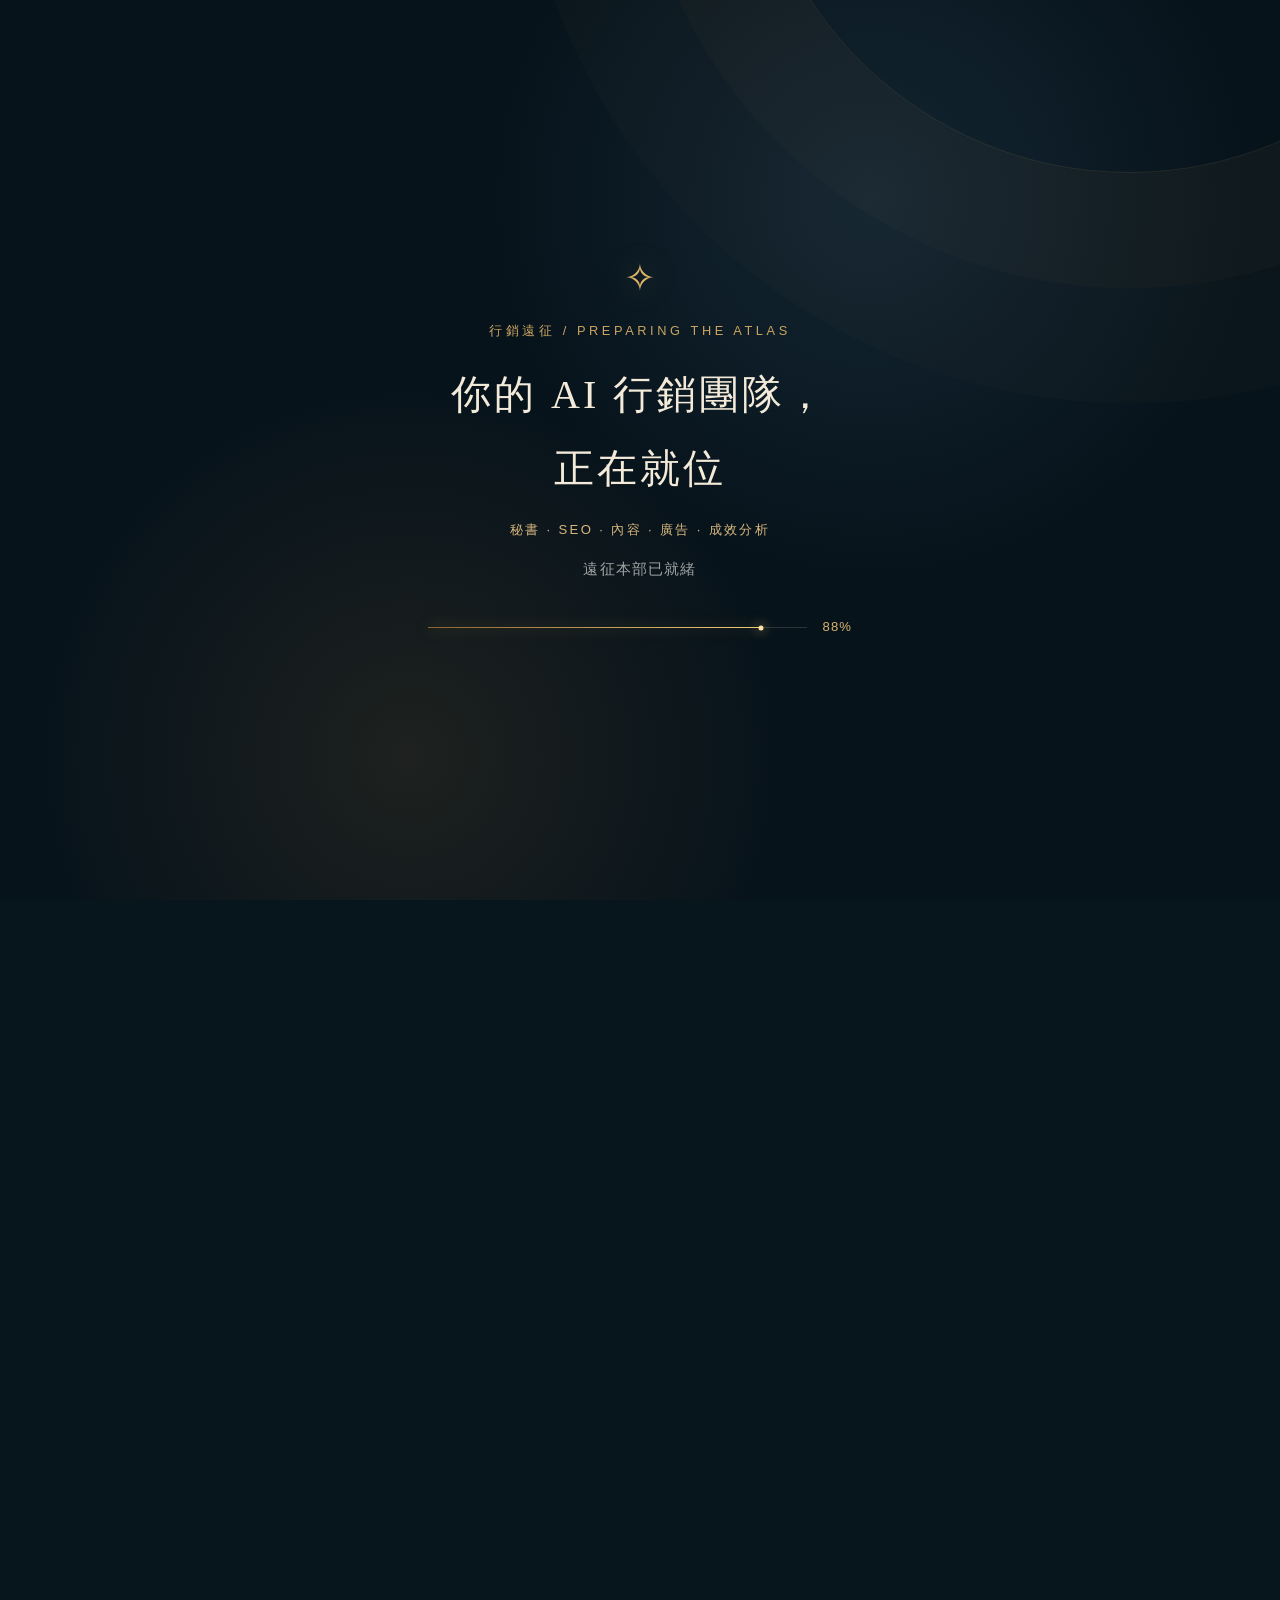
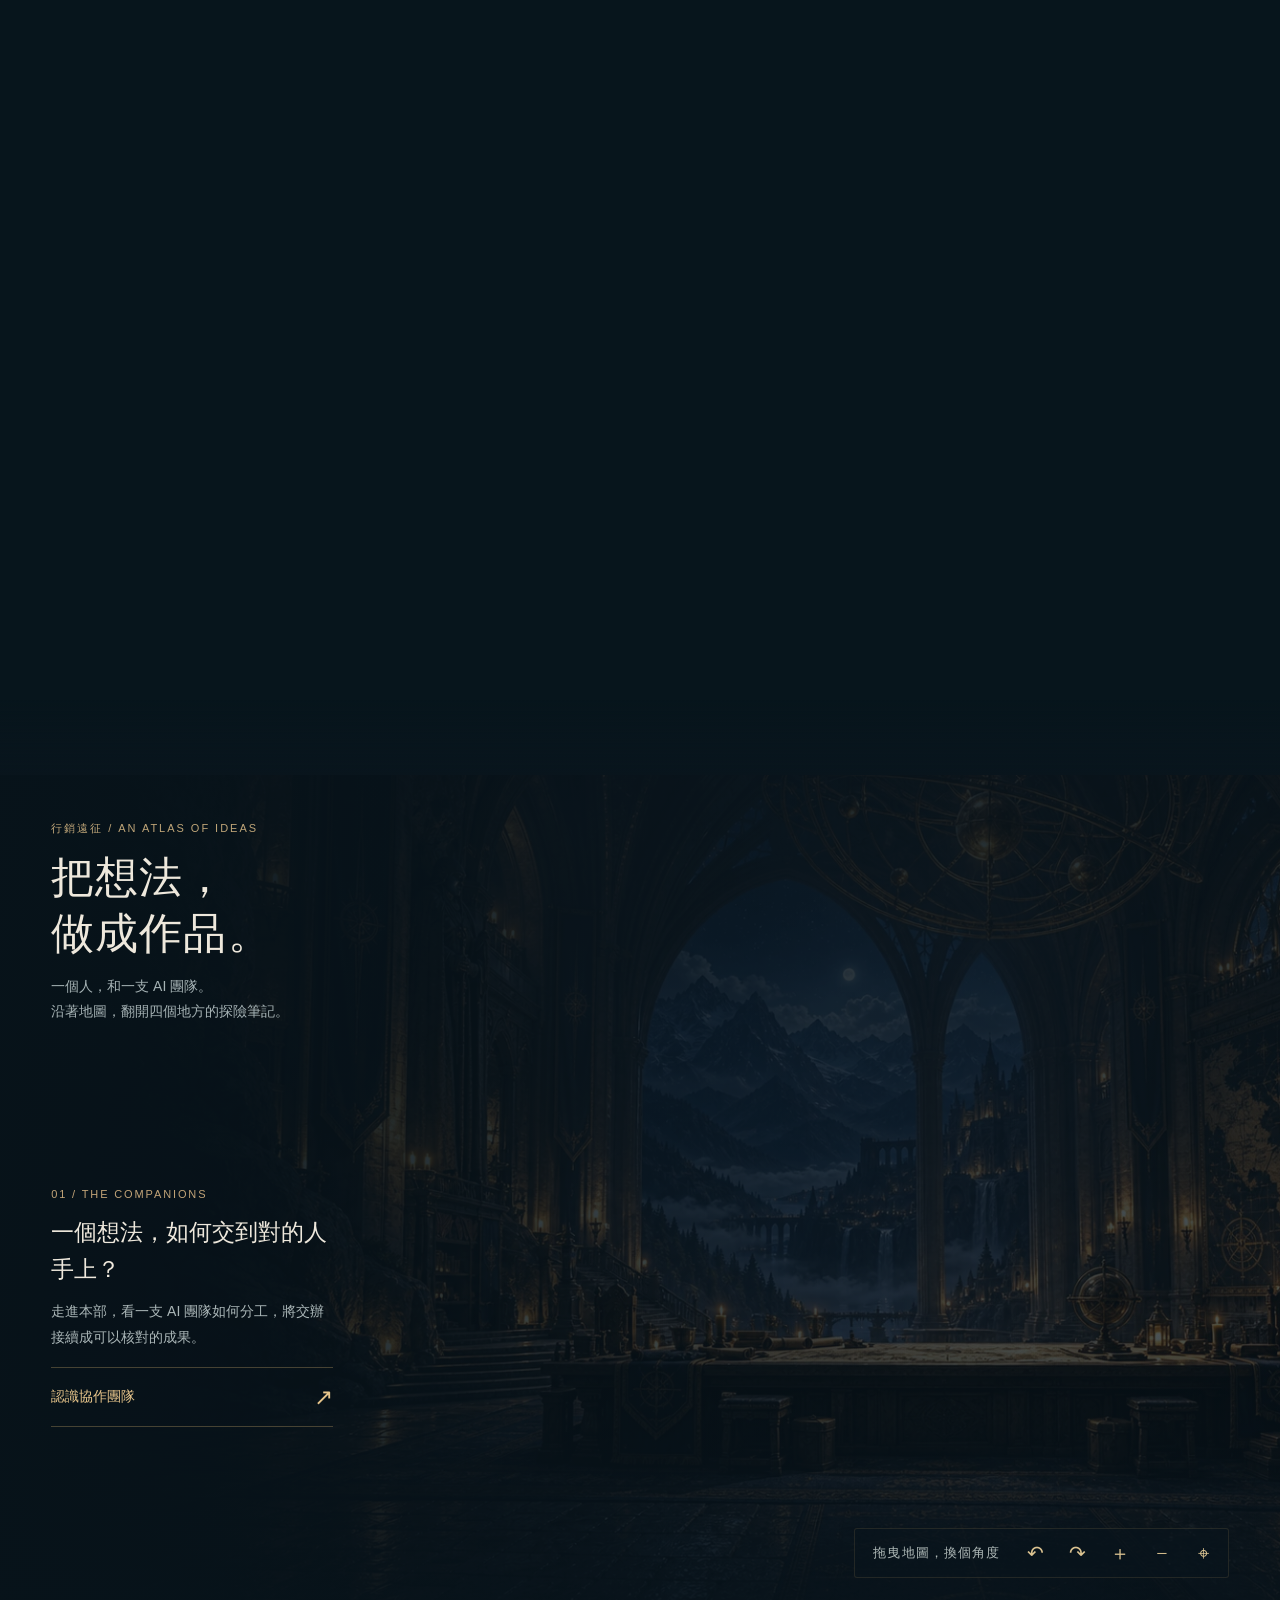
==== commit b4b462ab: "feat(site): 全站字級放大一級；遠征本部三個近景改成物件自己打開 - 全站 16px 以下的字往上調一級，內文 15→16px；CSS 加版本號避免讀到舊快取 - 協作桌：桌上的書在場景裡翻" ====
--- a/index.html
+++ b/index.html
@@ -1,10 +1,10 @@
-<!doctype html><html lang="zh-Hant" class="is-preloading"><head><meta charset="utf-8"><meta name="viewport" content="width=device-width,initial-scale=1"><meta name="description" content="一個人，也有一整支行銷團隊。SEO、內容、廣告、成效分析由 AI 專家分工接手，每一步都攤開給你看，最後由你決定。"><meta name="theme-color" content="#09121b"><title>一個人，也有一整支行銷團隊｜行銷遠征</title><link rel="icon" href="favicon.svg" type="image/svg+xml"><link rel="stylesheet" href="site.css"><link rel="stylesheet" href="realm.css"><link rel="stylesheet" href="entry-loader.css?v=value-4"><script src="site.js" defer></script><script src="entry-loader.js?v=ready-gate-3" defer></script><link rel="stylesheet" href="content-overview.css?v=clarity-1"><link rel="stylesheet" href="expedition-map.css?v=slim-1"><link rel="stylesheet" href="harbor-room.css?v=regions-1"></head><body id="top" class="home"><div id="entry-loader" class="entry-loader" role="status" aria-live="polite"><div class="entry-loader__panel"><span class="entry-loader__crest" aria-hidden="true">✧</span><p class="entry-loader__eyebrow">行銷遠征 / PREPARING THE ATLAS</p><p class="entry-loader__title"><span>你的 AI 行銷團隊，</span><span>正在就位</span></p><p class="entry-loader__roles">秘書 · SEO · 內容 · 廣告 · 成效分析</p><p class="entry-loader__status">準備第一道光</p><div class="entry-loader__meter" role="progressbar" aria-label="網站準備進度" aria-valuemin="0" aria-valuemax="100" aria-valuenow="0"><span class="entry-loader__track"><i class="entry-loader__bar"></i></span><span class="entry-loader__value">0%</span></div></div></div><a class="skip" href="#main">跳至主要內容</a><header class="site-header"><a class="brand" href="index.html" aria-label="行銷遠征首頁"><span class="crest">✧</span><span>行銷遠征<small>BEYOND THE ATLAS</small></span></a><nav id="main-nav" aria-label="主要導覽"><a href="index.html" aria-current="page">遠征起點</a><a href="team.html">AI 團隊</a><a href="works.html">作品成果</a><a href="knowledge.html">知識典藏</a><a href="services.html">合作服務</a><a href="about.html">關於</a></nav><div class="header-tools"><button class="motion-toggle" aria-pressed="false" aria-label="減少動態">動態 ON</button><a class="join-link" href="services.html#brief">整理我的需求 <span>↗</span></a><button class="menu-toggle" aria-expanded="false" aria-controls="main-nav">選單</button></div></header><main id="main"><link rel="stylesheet" href="act-one.css?v=value-5">
+<!doctype html><html lang="zh-Hant" class="is-preloading"><head><meta charset="utf-8"><meta name="viewport" content="width=device-width,initial-scale=1"><meta name="description" content="一個人，也有一整支行銷團隊。SEO、內容、廣告、成效分析由 AI 專家分工接手，每一步都攤開給你看，最後由你決定。"><meta name="theme-color" content="#09121b"><title>一個人，也有一整支行銷團隊｜行銷遠征</title><link rel="icon" href="favicon.svg" type="image/svg+xml"><link rel="stylesheet" href="site.css?v=type-1"><link rel="stylesheet" href="realm.css?v=type-1"><link rel="stylesheet" href="entry-loader.css?v=type-1"><script src="site.js" defer></script><script src="entry-loader.js?v=ready-gate-3" defer></script><link rel="stylesheet" href="content-overview.css?v=type-1"><link rel="stylesheet" href="expedition-map.css?v=type-1"><link rel="stylesheet" href="harbor-room.css?v=props-1"></head><body id="top" class="home"><div id="entry-loader" class="entry-loader" role="status" aria-live="polite"><div class="entry-loader__panel"><span class="entry-loader__crest" aria-hidden="true">✧</span><p class="entry-loader__eyebrow">行銷遠征 / PREPARING THE ATLAS</p><p class="entry-loader__title"><span>你的 AI 行銷團隊，</span><span>正在就位</span></p><p class="entry-loader__roles">秘書 · SEO · 內容 · 廣告 · 成效分析</p><p class="entry-loader__status">準備第一道光</p><div class="entry-loader__meter" role="progressbar" aria-label="網站準備進度" aria-valuemin="0" aria-valuemax="100" aria-valuenow="0"><span class="entry-loader__track"><i class="entry-loader__bar"></i></span><span class="entry-loader__value">0%</span></div></div></div><a class="skip" href="#main">跳至主要內容</a><header class="site-header"><a class="brand" href="index.html" aria-label="行銷遠征首頁"><span class="crest">✧</span><span>行銷遠征<small>BEYOND THE ATLAS</small></span></a><nav id="main-nav" aria-label="主要導覽"><a href="index.html" aria-current="page">遠征起點</a><a href="team.html">AI 團隊</a><a href="works.html">作品成果</a><a href="knowledge.html">知識典藏</a><a href="services.html">合作服務</a><a href="about.html">關於</a></nav><div class="header-tools"><button class="motion-toggle" aria-pressed="false" aria-label="減少動態">動態 ON</button><a class="join-link" href="services.html#brief">整理我的需求 <span>↗</span></a><button class="menu-toggle" aria-expanded="false" aria-controls="main-nav">選單</button></div></header><main id="main"><link rel="stylesheet" href="act-one.css?v=type-1">
 <section id="atlas" class="film-journey" aria-label="第一至三幕：穿過森林與本部，走進星港展廳">
 <span id="gallery-invitation" class="journey-marker" aria-hidden="true"></span>
 <div class="film-stage">
 <video id="opening-film" muted playsinline preload="auto" poster="assets/film/duo-opening/start-soft-proportion.webp" aria-label="兩位探險夥伴推開門，帶你走向奇幻森林"><source src="assets/film/duo-opening/slow-walk-approved/web-1080p-fastseek.mp4" type="video/mp4"></video>
 <div id="forest-space" role="img" aria-label="影片終點：探險夥伴望向月光森林與遠方城堡" hidden></div><div class="film-shade" aria-hidden="true"></div>
-<div class="film-intro"><span class="eyebrow">每一段遠征，從一道光開始。</span><h1>一個人，<br>也有一整支行銷團隊。</h1><p>SEO、內容、廣告、成效分析，由 AI 專家分工接手。每一步做了什麼、為什麼這樣做，都攤開給你看，最後由你決定。</p><div class="film-intro__actions"><a class="film-intro__primary" href="team.html">看看團隊怎麼分工 <span>↗</span></a><a class="film-intro__secondary" href="services.html#brief">整理我的需求 <span>↗</span></a></div></div>
+<div class="film-intro"><span class="eyebrow">每一段遠征，從一道光開始。</span><h1>一個人，<br>也有一整支<span class="film-intro__tail">行銷團隊。</span></h1><p>SEO、內容、廣告、成效分析，由 AI 專家分工接手。每一步做了什麼、為什麼這樣做，都攤開給你看，最後由你決定。</p><div class="film-intro__actions"><a class="film-intro__primary" href="team.html">看看團隊怎麼分工 <span>↗</span></a><a class="film-intro__secondary" href="services.html#brief">整理我的需求 <span>↗</span></a></div></div>
 <div class="film-ending" hidden><span class="eyebrow">第一幕 / BEYOND THE GATE</span><h2>門的另一端，<br>是尚未展開的可能。</h2><p>把想法帶進來。和一支懂得協作的隊伍，一起走向能交付的成果。</p><a class="text-link" href="#explore">繼續探索 <span>↓</span></a></div>
 <div class="film-bottom"><span id="film-cue">一盞燈，通往另一個世界。</span><button id="film-play" type="button">開始探索</button><button id="film-sound" type="button" aria-pressed="false">音效 OFF</button><a id="film-skip" href="#explore">直接看網站內容 ↓</a></div><p id="film-status" role="status"></p><div class="film-progress" aria-hidden="true"><i></i></div><div class="film-curtain" aria-hidden="true"></div>
 </div></section><script src="act-one.js?v=grade-1" type="module"></script>
@@ -13,4 +13,4 @@
 <header class="expedition-heading"><span class="eyebrow">行銷遠征 / AN ATLAS OF IDEAS</span><h2 id="map-title">把想法，<br>做成作品。</h2><p>一個人，和一支 AI 團隊。<br>沿著地圖，翻開四個地方的探險筆記。</p></header>
 <div class="expedition-chart"><div class="expedition-terrain is-relief-loading"><button type="button" class="map-location is-active" data-region="0"  style="--x:24.545454545454547%;--y:39.189189189189186%" aria-label="遠征本部：AI 團隊，走進協作空間" aria-haspopup="dialog"><span class="location-number">01</span><span class="location-name">遠征本部</span><small>AI 團隊 ↗</small></button><button type="button" class="map-location " data-region="1"  style="--x:71.81818181818181%;--y:62.83783783783783%" aria-label="星港展廳：作品成果，走進立體展廳" aria-haspopup="dialog"><span class="location-number">02</span><span class="location-name">星港展廳</span><small>作品成果 ↗</small></button><button type="button" class="map-location " data-region="2"  style="--x:68.63636363636364%;--y:25.675675675675674%" aria-label="典籍山谷：知識典藏，走進典籍藏書室" aria-haspopup="dialog"><span class="location-number">03</span><span class="location-name">典籍山谷</span><small>知識典藏 ↗</small></button><button type="button" class="map-location " data-region="3"  style="--x:30.454545454545453%;--y:79.05405405405405%" aria-label="營火之地：關於這支團隊，走進旅人營地" aria-haspopup="dialog"><span class="location-number">04</span><span class="location-name">營火之地</span><small>關於團隊 ↗</small></button></div></div><div class="expedition-stories"><article class="expedition-story" data-story="0"><span class="eyebrow">01 / THE COMPANIONS</span><h3>一個想法，如何交到對的人手上？</h3><p>走進本部，看一支 AI 團隊如何分工，將交辦接續成可以核對的成果。</p><a href="team.html" class="expedition-enter">認識協作團隊 <span>↗</span></a></article><article class="expedition-story" data-story="1"><span class="eyebrow">02 / SELECTED WORKS</span><h3>讓完成的作品，說明走過的路。</h3><p>在港口停靠，打開網站與創作成果，也看看每一次選擇背後的原因。</p><a href="works.html" class="expedition-enter">打開作品 <span>↗</span></a></article><article class="expedition-story" data-story="2"><span class="eyebrow">03 / THE ARCHIVE</span><h3>有些收穫，值得留給下一段旅程。</h3><p>翻開 AI、內容與行銷的實作筆記，帶走一個能在自己工作裡試用的方法。</p><a href="knowledge.html" class="expedition-enter">閱讀實作筆記 <span>↗</span></a></article><article class="expedition-story" data-story="3"><span class="eyebrow">04 / ABOUT THE TEAM</span><h3>走到這裡，聊聊這支團隊的起點。</h3><p>為什麼這樣分工、這樣說話、這樣留下依據，從這裡開始認識這支 AI 團隊。</p><a href="about.html" class="expedition-enter">認識團隊的起點 <span>↗</span></a></article></div><nav class="expedition-stops" aria-label="選擇探險區域"><button type="button" data-stop="0" aria-pressed="true"><span>01</span>遠征本部</button><button type="button" data-stop="1" aria-pressed="false"><span>02</span>星港展廳</button><button type="button" data-stop="2" aria-pressed="false"><span>03</span>典籍山谷</button><button type="button" data-stop="3" aria-pressed="false"><span>04</span>營火之地</button></nav><div class="expedition-scroll"><span>捲動，循光前行</span><span class="expedition-count">01 — 04</span><span aria-hidden="true">↓</span></div></div></section>
 <section class="section content-next"><div><span class="eyebrow">從一個真實問題開始</span><h2>你正在找哪一種合作？</h2><p>AI 導入、內容製作或工作流程，先從你想完成的事談起。</p></div><a class="text-link" href="services.html">了解合作方向 <span>↗</span></a></section>
-<dialog class="expedition-journal" aria-labelledby="journal-title"><button class="journal-close" type="button" aria-label="闔上探險筆記"><svg viewBox="0 0 24 24" aria-hidden="true" focusable="false"><path d="M5 5 19 19M19 5 5 19" fill="none" stroke="currentColor" stroke-width="2" stroke-linecap="round"/></svg></button><div class="journal-spread"><figure class="journal-plate"><img id="journal-image" src="assets/world/guild.webp" alt=""><figcaption><span id="journal-coordinate"></span><span>行銷遠征 / FIELD NOTES</span></figcaption></figure><div class="journal-page"><span class="journal-kicker" id="journal-kicker"></span><h2 id="journal-title"></h2><p class="journal-lead" id="journal-lead"></p><div class="journal-rule"></div><h3>這一站，可以帶走什麼？</h3><p id="journal-detail"></p><h3>沿途你會發現</h3><ul id="journal-discoveries" class="journal-discoveries"></ul><a id="journal-enter" class="journal-enter" href="team.html">深入探索 <span>↗</span></a><button id="journal-next" class="journal-next" type="button"></button><small class="journal-page-number"></small></div></div></dialog><script type="module" src="expedition-map.js?v=names-1"></script></main><footer class="site-footer"><div><a class="brand" href="index.html"><span class="crest">✧</span><span>行銷遠征<small>KEEP EXPLORING.</small></span></a><p>把複雜的事說清楚，<br>把下一步留在你手上。</p></div><div><span class="eyebrow">世界索引</span><a href="team.html">AI 團隊</a><a href="works.html">作品成果</a><a href="knowledge.html">知識典藏</a></div><div><span class="eyebrow">保持同行</span><a href="services.html#brief">整理我的需求</a><a href="news.html">遠征誌</a><a href="about.html">關於團隊</a></div><div class="footer-bottom"><span>© 2026 行銷遠征</span><span>網站展示版 · 需求單僅下載至你的裝置，尚未開放線上收件與購買。</span><a href="#top">回到頂端 ↑</a></div></footer><div class="reading-progress" aria-hidden="true"></div><script src="nav-reveal.js?v=1" defer></script></body></html>
+<dialog class="expedition-journal" aria-labelledby="journal-title"><button class="journal-close" type="button" aria-label="闔上探險筆記"><svg viewBox="0 0 24 24" aria-hidden="true" focusable="false"><path d="M5 5 19 19M19 5 5 19" fill="none" stroke="currentColor" stroke-width="2" stroke-linecap="round"/></svg></button><div class="journal-spread"><figure class="journal-plate"><img id="journal-image" src="assets/world/guild.webp" alt=""><figcaption><span id="journal-coordinate"></span><span>行銷遠征 / FIELD NOTES</span></figcaption></figure><div class="journal-page"><span class="journal-kicker" id="journal-kicker"></span><h2 id="journal-title"></h2><p class="journal-lead" id="journal-lead"></p><div class="journal-rule"></div><h3>這一站，可以帶走什麼？</h3><p id="journal-detail"></p><h3>沿途你會發現</h3><ul id="journal-discoveries" class="journal-discoveries"></ul><a id="journal-enter" class="journal-enter" href="team.html">深入探索 <span>↗</span></a><button id="journal-next" class="journal-next" type="button"></button><small class="journal-page-number"></small></div></div></dialog><script type="module" src="expedition-map.js?v=props-1"></script></main><footer class="site-footer"><div><a class="brand" href="index.html"><span class="crest">✧</span><span>行銷遠征<small>KEEP EXPLORING.</small></span></a><p>把複雜的事說清楚，<br>把下一步留在你手上。</p></div><div><span class="eyebrow">世界索引</span><a href="team.html">AI 團隊</a><a href="works.html">作品成果</a><a href="knowledge.html">知識典藏</a></div><div><span class="eyebrow">保持同行</span><a href="services.html#brief">整理我的需求</a><a href="news.html">遠征誌</a><a href="about.html">關於團隊</a></div><div class="footer-bottom"><span>© 2026 行銷遠征</span><span>網站展示版 · 需求單僅下載至你的裝置，尚未開放線上收件與購買。</span><a href="#top">回到頂端 ↑</a></div></footer><div class="reading-progress" aria-hidden="true"></div><script src="nav-reveal.js?v=1" defer></script></body></html>
--- a/site.css
+++ b/site.css
@@ -1,15 +1,15 @@
 /* 深藍夜色、黃銅金光與原生閱讀內容構成同一個遠征世界。 */
-:root{color-scheme:dark;--ink:#09121b;--panel:#101d27;--gold:#dbb578;--text:#eee8dc;--muted:#aab5ba;--line:#c8af7933;--serif:"Noto Serif TC","PMingLiU",serif;--sans:"Microsoft JhengHei",sans-serif}*{box-sizing:border-box}html{scroll-behavior:smooth;scroll-padding-top:110px}body{margin:0;background:var(--ink);color:var(--text);font:15px/1.85 var(--sans)}body.menu-open{overflow:hidden}a{color:inherit;text-decoration:none}button,input,select,textarea{font:inherit}button,a,input,select,textarea{-webkit-tap-highlight-color:transparent}button{color:inherit;cursor:pointer}a:focus-visible,button:focus-visible,input:focus-visible,select:focus-visible,textarea:focus-visible,summary:focus-visible{outline:2px solid var(--gold);outline-offset:5px}button:disabled{cursor:wait;opacity:.6}img{max-width:100%;display:block}h1,h2,h3,p{margin-top:0}h1,h2{font-family:var(--serif);font-weight:400;line-height:1.4;letter-spacing:.025em}h1{font-size:clamp(38px,4.7vw,74px)}h2{font-size:clamp(28px,3.1vw,46px)}h3{font-size:20px;font-weight:500;line-height:1.6}em{font-style:normal;color:var(--gold)}p{color:var(--muted)}[hidden]{display:none!important}.eyebrow{display:block;color:var(--gold);font-size:10px;letter-spacing:.19em;line-height:1.7;margin-bottom:22px}.fine{font-size:12px;color:#99a7af}.skip{position:fixed;top:-100px;left:20px;z-index:100;background:var(--panel);padding:14px}.skip:focus{top:15px}.site-header{position:fixed;top:0;inset-inline:0;z-index:50;display:flex;align-items:center;gap:35px;padding:22px 4vw;min-height:91px;background:linear-gradient(#071018e8,#07101833);transition:background .3s}.scrolled .site-header{background:#09121bee;border-bottom:1px solid var(--line);backdrop-filter:blur(14px)}.brand{display:flex;align-items:center;gap:12px;white-space:nowrap;font-size:20px;letter-spacing:.15em}.brand small{font-size:7px;letter-spacing:.28em;display:block;margin-top:1px;color:#c9c7b9}.crest{font-family:Georgia,serif;font-size:36px;line-height:1;color:var(--gold)}#main-nav{display:flex;gap:24px;margin-left:auto;align-items:center;font-size:12px}#main-nav a{padding:10px 0;position:relative;color:#c5ced0}#main-nav a:after{content:"";height:1px;position:absolute;bottom:3px;left:0;right:0;background:var(--gold);transform:scaleX(0);transform-origin:left;transition:transform .25s}#main-nav a:hover:after,#main-nav [aria-current]:after{transform:scaleX(1)}#main-nav [aria-current]{color:var(--gold)}.header-tools{display:flex;gap:20px;align-items:center}.motion-toggle{font-size:9px;padding:10px 0;background:none;border:0;color:#b6c2c7;white-space:nowrap}.join-link{border:1px solid #dbb57880;padding:9px 14px;font-size:11px;white-space:nowrap}.join-link span{margin-left:20px;color:var(--gold)}.menu-toggle{display:none;background:transparent;border:1px solid var(--line);padding:8px 13px}.text-link{display:inline-flex;align-items:center;gap:35px;border-bottom:1px solid #c5a66d99;padding:10px 0;font-size:12px;letter-spacing:.07em;margin-right:26px;transition:color .2s}.text-link span{font-size:23px;color:var(--gold);transition:transform .2s}.text-link:hover{color:var(--gold)}.text-link:hover span{transform:translate(3px,-3px)}.button{display:inline-block;background:var(--gold);border:1px solid var(--gold);color:#111c24;padding:13px 23px;min-height:46px;font-size:13px}.button:hover{background:#ead0a5}.section{max-width:1380px;margin:auto;padding:100px 6vw}.section-heading{display:flex;justify-content:space-between;gap:40px;align-items:flex-end;margin-bottom:46px}.section-heading h2{margin-bottom:0}.section-heading>p{font-size:13px;margin:0;max-width:330px}.section-heading .text-link{flex-shrink:0;margin:0}.tinted{max-width:none;background:#101d27}.invitation{padding:110px 6vw 125px;text-align:center;background:radial-gradient(ellipse at 50% 100%,#4a3a2030,transparent 70%);border-top:1px solid var(--line)}.invitation h2{font-size:clamp(34px,4vw,58px)}.invitation .text-link{margin:0}.site-footer{padding:65px 6vw 25px;border-top:1px solid var(--line);display:grid;grid-template-columns:2fr 1fr 1fr;gap:30px;background:#070e15}.site-footer p{font-size:12px;margin-top:23px}.site-footer>div>a:not(.brand){display:block;font-size:12px;padding:5px 0}.site-footer a:hover{color:var(--gold)}.footer-bottom{grid-column:1/-1;border-top:1px solid var(--line);padding-top:25px;margin-top:25px;display:flex;justify-content:space-between;gap:25px;color:#87959e;font-size:10px}.reading-progress{position:fixed;z-index:70;left:0;bottom:0;height:2px;width:0;background:var(--gold)}
+:root{color-scheme:dark;--ink:#09121b;--panel:#101d27;--gold:#dbb578;--text:#eee8dc;--muted:#aab5ba;--line:#c8af7933;--serif:"Noto Serif TC","PMingLiU",serif;--sans:"Microsoft JhengHei",sans-serif}*{box-sizing:border-box}html{scroll-behavior:smooth;scroll-padding-top:110px}body{margin:0;background:var(--ink);color:var(--text);font:16px/1.85 var(--sans)}body.menu-open{overflow:hidden}a{color:inherit;text-decoration:none}button,input,select,textarea{font:inherit}button,a,input,select,textarea{-webkit-tap-highlight-color:transparent}button{color:inherit;cursor:pointer}a:focus-visible,button:focus-visible,input:focus-visible,select:focus-visible,textarea:focus-visible,summary:focus-visible{outline:2px solid var(--gold);outline-offset:5px}button:disabled{cursor:wait;opacity:.6}img{max-width:100%;display:block}h1,h2,h3,p{margin-top:0}h1,h2{font-family:var(--serif);font-weight:400;line-height:1.4;letter-spacing:.025em}h1{font-size:clamp(38px,4.7vw,74px)}h2{font-size:clamp(28px,3.1vw,46px)}h3{font-size:20px;font-weight:500;line-height:1.6}em{font-style:normal;color:var(--gold)}p{color:var(--muted)}[hidden]{display:none!important}.eyebrow{display:block;color:var(--gold);font-size:12px;letter-spacing:.19em;line-height:1.7;margin-bottom:22px}.fine{font-size:14px;color:#99a7af}.skip{position:fixed;top:-100px;left:20px;z-index:100;background:var(--panel);padding:14px}.skip:focus{top:15px}.site-header{position:fixed;top:0;inset-inline:0;z-index:50;display:flex;align-items:center;gap:35px;padding:22px 4vw;min-height:91px;background:linear-gradient(#071018e8,#07101833);transition:background .3s}.scrolled .site-header{background:#09121bee;border-bottom:1px solid var(--line);backdrop-filter:blur(14px)}.brand{display:flex;align-items:center;gap:12px;white-space:nowrap;font-size:20px;letter-spacing:.15em}.brand small{font-size:9px;letter-spacing:.28em;display:block;margin-top:1px;color:#c9c7b9}.crest{font-family:Georgia,serif;font-size:36px;line-height:1;color:var(--gold)}#main-nav{display:flex;gap:24px;margin-left:auto;align-items:center;font-size:14px}#main-nav a{padding:10px 0;position:relative;color:#c5ced0}#main-nav a:after{content:"";height:1px;position:absolute;bottom:3px;left:0;right:0;background:var(--gold);transform:scaleX(0);transform-origin:left;transition:transform .25s}#main-nav a:hover:after,#main-nav [aria-current]:after{transform:scaleX(1)}#main-nav [aria-current]{color:var(--gold)}.header-tools{display:flex;gap:20px;align-items:center}.motion-toggle{font-size:12px;padding:10px 0;background:none;border:0;color:#b6c2c7;white-space:nowrap}.join-link{border:1px solid #dbb57880;padding:9px 14px;font-size:13px;white-space:nowrap}.join-link span{margin-left:20px;color:var(--gold)}.menu-toggle{display:none;background:transparent;border:1px solid var(--line);padding:8px 13px}.text-link{display:inline-flex;align-items:center;gap:35px;border-bottom:1px solid #c5a66d99;padding:10px 0;font-size:14px;letter-spacing:.07em;margin-right:26px;transition:color .2s}.text-link span{font-size:23px;color:var(--gold);transition:transform .2s}.text-link:hover{color:var(--gold)}.text-link:hover span{transform:translate(3px,-3px)}.button{display:inline-block;background:var(--gold);border:1px solid var(--gold);color:#111c24;padding:13px 23px;min-height:46px;font-size:15px}.button:hover{background:#ead0a5}.section{max-width:1380px;margin:auto;padding:100px 6vw}.section-heading{display:flex;justify-content:space-between;gap:40px;align-items:flex-end;margin-bottom:46px}.section-heading h2{margin-bottom:0}.section-heading>p{font-size:15px;margin:0;max-width:330px}.section-heading .text-link{flex-shrink:0;margin:0}.tinted{max-width:none;background:#101d27}.invitation{padding:110px 6vw 125px;text-align:center;background:radial-gradient(ellipse at 50% 100%,#4a3a2030,transparent 70%);border-top:1px solid var(--line)}.invitation h2{font-size:clamp(34px,4vw,58px)}.invitation .text-link{margin:0}.site-footer{padding:65px 6vw 25px;border-top:1px solid var(--line);display:grid;grid-template-columns:2fr 1fr 1fr;gap:30px;background:#070e15}.site-footer p{font-size:14px;margin-top:23px}.site-footer>div>a:not(.brand){display:block;font-size:14px;padding:5px 0}.site-footer a:hover{color:var(--gold)}.footer-bottom{grid-column:1/-1;border-top:1px solid var(--line);padding-top:25px;margin-top:25px;display:flex;justify-content:space-between;gap:25px;color:#87959e;font-size:12px}.reading-progress{position:fixed;z-index:70;left:0;bottom:0;height:2px;width:0;background:var(--gold)}
 /* 首頁：鏡頭停留在章節中，捲動推進景深與角色路線。 */
-.world-chapter{height:145vh;height:145svh;position:relative}.scene-window{height:100vh;height:100svh;position:sticky;top:0;overflow:hidden;isolation:isolate;background:#0b1420}.scene-art{position:absolute;inset:0;width:100%;height:100%;object-fit:cover;transform:scale(1.04);will-change:transform}.scene-shade{position:absolute;inset:0;background:linear-gradient(90deg,#040c15d9,transparent 76%),linear-gradient(0deg,#071018b0,transparent 27%,transparent 75%,#07101855)}.chapter-copy{position:absolute;left:6vw;top:29%;width:60%;max-width:800px;z-index:4;transform:translateY(var(--copy-y,0px));opacity:var(--copy-alpha,1)}.chapter-copy h1,.chapter-copy h2{font-size:clamp(40px,4.65vw,72px);margin-bottom:24px}.chapter-copy p{font-size:14px;line-height:2.05;color:#d2d4ce;margin-bottom:20px}.scene-bottom{position:absolute;bottom:28px;left:4vw;right:4vw;display:flex;justify-content:space-between;font-size:9px;letter-spacing:.12em;color:#c2c6bc;z-index:4}.scene-bottom i{display:inline-block;width:30px;height:1px;background:var(--gold);margin:0 12px;vertical-align:middle}.scene-haze{position:absolute;left:-25%;bottom:-20%;width:150%;height:50%;background:radial-gradient(ellipse,#cdd5cf19,transparent 64%);filter:blur(30px);transform:translateX(var(--haze-x,0px));pointer-events:none}.star-path{position:absolute;width:100%;height:100%;inset:0;opacity:.45;pointer-events:none}.star-path path{fill:none;stroke:var(--gold);stroke-width:1;stroke-dasharray:900;stroke-dashoffset:var(--path-offset,900);filter:drop-shadow(0 0 4px #e9b354)}.star-path circle{fill:var(--gold);opacity:var(--path-light,0)}.guides{position:absolute;inset:0;z-index:3;pointer-events:none}.traveler{position:absolute;bottom:14%;width:clamp(92px,11vw,180px);left:var(--cat-x,78%);transform:translateX(-50%) translateY(var(--cat-y,0px)) scale(var(--cat-scale,1));transform-origin:center bottom;filter:drop-shadow(0 8px 4px #0008)}.traveler img{width:100%;transform-origin:50% 90%}.traveler span{position:absolute;bottom:-13px;left:0;width:100%;text-align:center;color:#e1d9c4;font-size:9px;letter-spacing:.15em}.traveler.meiling{left:var(--mei-x,88%);width:clamp(77px,8.2vw,135px);bottom:19%;transform:translateX(-50%) translateY(var(--mei-y,0px)) scale(var(--cat-scale,1))}.lantern-glow{position:absolute;inset:30% -45% -20% -45%;background:radial-gradient(ellipse,#eea94942,transparent 64%);mix-blend-mode:screen;transform-origin:center top}.landing-glow{position:absolute;inset:auto 8% 0;height:9%;border:1px solid #e4b96c88;border-radius:50%;opacity:0}.in-view.is-moving .pangyou img{animation:trot .36s ease-in-out infinite}.in-view.is-moving .lantern-glow{animation:lamp .65s ease-in-out infinite alternate}.in-view.is-moving .meiling img{animation:leap 1.45s ease-in-out infinite}.in-view.is-moving .landing-glow{animation:landing 1.45s ease-out infinite}.world-chapter[data-scene="2"] .in-view.is-moving .meiling img{animation-name:look-around;animation-duration:1.8s}.world-chapter[data-scene="3"] .in-view.is-moving .pangyou img{animation-name:nod;animation-duration:1.3s}.world-chapter[data-scene="4"] .in-view.is-moving .meiling img{animation-duration:1.9s}.world-nav{position:fixed;right:3vw;top:43%;z-index:10;display:grid;gap:6px}.world-nav a{display:flex;align-items:center;gap:9px;font-size:9px;padding:7px 10px;border-left:1px solid #d8cbb633;background:#09121b44;backdrop-filter:blur(8px);color:#b1bcbf}.world-nav span{font-size:9px;opacity:0;max-width:0;overflow:hidden;white-space:nowrap;transition:.2s}.world-nav a:hover span,.world-nav a[aria-current] span{opacity:1;max-width:65px}.world-nav a[aria-current]{color:var(--gold);border-color:var(--gold)}.world-nav.past-world{visibility:hidden}.home-reading{background:var(--ink);position:relative}
+.world-chapter{height:145vh;height:145svh;position:relative}.scene-window{height:100vh;height:100svh;position:sticky;top:0;overflow:hidden;isolation:isolate;background:#0b1420}.scene-art{position:absolute;inset:0;width:100%;height:100%;object-fit:cover;transform:scale(1.04);will-change:transform}.scene-shade{position:absolute;inset:0;background:linear-gradient(90deg,#040c15d9,transparent 76%),linear-gradient(0deg,#071018b0,transparent 27%,transparent 75%,#07101855)}.chapter-copy{position:absolute;left:6vw;top:29%;width:60%;max-width:800px;z-index:4;transform:translateY(var(--copy-y,0px));opacity:var(--copy-alpha,1)}.chapter-copy h1,.chapter-copy h2{font-size:clamp(40px,4.65vw,72px);margin-bottom:24px}.chapter-copy p{font-size:16px;line-height:2.05;color:#d2d4ce;margin-bottom:20px}.scene-bottom{position:absolute;bottom:28px;left:4vw;right:4vw;display:flex;justify-content:space-between;font-size:11px;letter-spacing:.12em;color:#c2c6bc;z-index:4}.scene-bottom i{display:inline-block;width:30px;height:1px;background:var(--gold);margin:0 12px;vertical-align:middle}.scene-haze{position:absolute;left:-25%;bottom:-20%;width:150%;height:50%;background:radial-gradient(ellipse,#cdd5cf19,transparent 64%);filter:blur(30px);transform:translateX(var(--haze-x,0px));pointer-events:none}.star-path{position:absolute;width:100%;height:100%;inset:0;opacity:.45;pointer-events:none}.star-path path{fill:none;stroke:var(--gold);stroke-width:1;stroke-dasharray:900;stroke-dashoffset:var(--path-offset,900);filter:drop-shadow(0 0 4px #e9b354)}.star-path circle{fill:var(--gold);opacity:var(--path-light,0)}.guides{position:absolute;inset:0;z-index:3;pointer-events:none}.traveler{position:absolute;bottom:14%;width:clamp(92px,11vw,180px);left:var(--cat-x,78%);transform:translateX(-50%) translateY(var(--cat-y,0px)) scale(var(--cat-scale,1));transform-origin:center bottom;filter:drop-shadow(0 8px 4px #0008)}.traveler img{width:100%;transform-origin:50% 90%}.traveler span{position:absolute;bottom:-13px;left:0;width:100%;text-align:center;color:#e1d9c4;font-size:11px;letter-spacing:.15em}.traveler.meiling{left:var(--mei-x,88%);width:clamp(77px,8.2vw,135px);bottom:19%;transform:translateX(-50%) translateY(var(--mei-y,0px)) scale(var(--cat-scale,1))}.lantern-glow{position:absolute;inset:30% -45% -20% -45%;background:radial-gradient(ellipse,#eea94942,transparent 64%);mix-blend-mode:screen;transform-origin:center top}.landing-glow{position:absolute;inset:auto 8% 0;height:9%;border:1px solid #e4b96c88;border-radius:50%;opacity:0}.in-view.is-moving .pangyou img{animation:trot .36s ease-in-out infinite}.in-view.is-moving .lantern-glow{animation:lamp .65s ease-in-out infinite alternate}.in-view.is-moving .meiling img{animation:leap 1.45s ease-in-out infinite}.in-view.is-moving .landing-glow{animation:landing 1.45s ease-out infinite}.world-chapter[data-scene="2"] .in-view.is-moving .meiling img{animation-name:look-around;animation-duration:1.8s}.world-chapter[data-scene="3"] .in-view.is-moving .pangyou img{animation-name:nod;animation-duration:1.3s}.world-chapter[data-scene="4"] .in-view.is-moving .meiling img{animation-duration:1.9s}.world-nav{position:fixed;right:3vw;top:43%;z-index:10;display:grid;gap:6px}.world-nav a{display:flex;align-items:center;gap:9px;font-size:11px;padding:7px 10px;border-left:1px solid #d8cbb633;background:#09121b44;backdrop-filter:blur(8px);color:#b1bcbf}.world-nav span{font-size:11px;opacity:0;max-width:0;overflow:hidden;white-space:nowrap;transition:.2s}.world-nav a:hover span,.world-nav a[aria-current] span{opacity:1;max-width:65px}.world-nav a[aria-current]{color:var(--gold);border-color:var(--gold)}.world-nav.past-world{visibility:hidden}.home-reading{background:var(--ink);position:relative}
 @keyframes trot{0%,100%{transform:rotate(-4deg) translateY(0) scale(1.035,.975)}50%{transform:rotate(4deg) translateY(-7px) scale(.975,1.035)}}@keyframes leap{0%,100%{transform:translateY(0) scale(1)}14%{transform:translateY(4px) scale(1.13,.85) rotate(-5deg)}42%{transform:translateY(-44px) scale(.94,1.08) rotate(10deg)}64%{transform:translateY(-20px) rotate(4deg)}78%{transform:translateY(3px) scale(1.12,.87)}}@keyframes lamp{to{transform:rotate(12deg);opacity:.55}}@keyframes landing{0%,65%,100%{opacity:0;transform:scale(.6)}78%{opacity:.8;transform:scale(1)}96%{opacity:0;transform:scale(1.8)}}@keyframes look-around{0%,100%{transform:rotate(0)}30%{transform:rotate(-9deg) scale(1.02,.98)}70%{transform:rotate(7deg) translateY(-5px)}}@keyframes nod{0%,100%{transform:rotate(0)}50%{transform:rotate(5deg) scale(1.025,.97)}}
 /* 內頁維持同一世界，正文回到舒適閱讀速度。 */
-.page-hero{position:relative;min-height:620px;height:78vh;max-height:850px;overflow:hidden;display:flex;align-items:center;background:#0c1823}.hero-art{position:absolute;inset:0;width:100%;height:100%;object-fit:cover;object-position:center;opacity:.78}.hero-shade{position:absolute;inset:0;background:linear-gradient(90deg,#071018de,transparent 85%),linear-gradient(0deg,var(--ink),transparent 35%)}.hero-content{position:relative;z-index:1;padding:110px 6vw 30px;max-width:900px}.hero-content h1{margin-bottom:23px}.hero-content p{max-width:580px;color:#c6cdd0;font-size:14px}.coordinate{position:absolute;right:5vw;bottom:40px;font-size:9px;letter-spacing:.19em;color:#c8b998}.roster-picker{display:grid;grid-template-columns:repeat(5,1fr);gap:15px;border-bottom:1px solid var(--line)}.roster-picker button{background:transparent;border:0;border-bottom:2px solid transparent;padding:12px 12px 22px;transition:background .3s}.roster-picker img{height:150px;width:100%;object-fit:contain;filter:grayscale(.35);transition:transform .3s}.roster-picker button:hover img{transform:translateY(-8px)}.roster-picker span{display:block;font-size:14px;margin:18px 0 4px}.roster-picker small{color:var(--muted);font-size:10px}.roster-picker [aria-pressed="true"]{border-color:var(--gold);background:linear-gradient(transparent,#ddae6212);color:var(--gold)}.roster-picker [aria-pressed="true"] img{filter:none}.member-profile{display:grid;grid-template-columns:35% 1fr;gap:70px;align-items:center;padding:60px 0}.member-portrait{background:radial-gradient(ellipse at 50% 65%,#d2a05218,transparent 65%)}.member-portrait img{height:350px;margin:auto;object-fit:contain}.member-profile h2{margin-bottom:10px}.member-profile h3{color:#d9c19a;font-size:19px}.member-profile dl{font-size:13px;display:grid;grid-template-columns:130px 1fr;gap:16px;border-top:1px solid var(--line);padding-top:25px}.member-profile dt{color:var(--gold)}.member-profile dd{margin:0;color:var(--muted)}.principle-grid{display:grid;grid-template-columns:repeat(3,1fr);gap:60px;margin-top:45px}.principle-grid b{display:block;font:36px Georgia;color:#bba270;margin-bottom:25px}.principle-grid article{border-top:1px solid var(--line);padding-top:28px}.principle-grid p{font-size:14px}.report-tabs{display:flex;gap:25px;border-bottom:1px solid var(--line);margin-bottom:40px}.report-tabs button,.filters button{padding:14px 18px;background:transparent;border:1px solid transparent;color:var(--muted);font-size:13px}.report-tabs [aria-pressed="true"]{color:var(--gold);border-bottom-color:var(--gold)}.report-sheet{background:#e5ddcd;color:#22323a;padding:50px 6vw;box-shadow:12px 12px 0 #2c35404d}.report-meta{display:flex;justify-content:space-between;border-bottom:1px solid #31404b40;padding-bottom:22px;font-size:10px;letter-spacing:.11em;color:#73664d;margin-bottom:34px}.report-sheet h2{font-size:32px}.report-context{color:#5b6465;font-size:14px;max-width:780px}.report-body{display:grid;grid-template-columns:1fr 1fr;gap:20px 55px;margin-top:30px}.report-body section{border-top:1px solid #31404b30;padding-top:23px}.report-body h3{font-size:17px;color:#7c592d}.report-body p{color:#384b53;font-size:14px}.journal-grid{display:grid;grid-template-columns:repeat(3,1fr);gap:35px}.journal-card{min-width:0;border-bottom:1px solid var(--line);padding-bottom:25px}.journal-image{position:relative;aspect-ratio:1.55;overflow:hidden;background:var(--panel)}.journal-image img{width:100%;height:100%;object-fit:cover;opacity:.86;transition:transform .6s,opacity .6s}.journal-image span{position:absolute;bottom:15px;left:20px;font:30px var(--serif);color:var(--text)}.journal-card a:hover img{transform:scale(1.05);opacity:1}.journal-copy{padding-top:23px}.journal-copy .eyebrow{font-size:9px;margin-bottom:13px}.journal-copy h3{font:23px/1.55 var(--serif);margin-bottom:13px}.journal-copy p{font-size:13px}.read-link{font-size:11px;color:var(--gold)}.library-tools{display:flex;align-items:flex-end;justify-content:space-between;gap:25px;margin-bottom:25px}.library-tools label{font-size:11px;color:var(--gold);min-width:250px}.library-tools input{display:block;width:100%;margin-top:10px}.filters{display:flex;flex-wrap:wrap;gap:5px}.filters button{padding:9px 14px}.filters [aria-pressed="true"]{border-color:var(--gold);color:var(--gold)}.library-grid{row-gap:50px}.empty-state{text-align:center;padding:70px 20px}.empty-state h2{font-size:28px}.service-list{margin:50px 0}.service-list article{display:grid;grid-template-columns:80px 1fr auto;gap:25px;padding:35px 0;border-top:1px solid var(--line);align-items:center}.service-number{font:38px Georgia;color:var(--gold)}.service-list h3{font:27px var(--serif);margin:0 0 15px}.service-list p{margin-bottom:8px}.service-pick{font-size:12px;color:var(--gold);padding:15px}.brief-layout{display:grid;grid-template-columns:1fr 1fr;gap:90px;max-width:1200px;margin:auto}.brief-layout>div>p{font-size:14px}.brief-layout>div>.fine{font-size:12px;margin-top:30px}form label{display:block;font-size:12px;color:#ded9cd;margin-bottom:10px}form label span{font-size:10px;color:var(--gold);margin-left:8px}input,textarea,select{background:#07121bcc;border:1px solid #b9b49e45;color:var(--text);padding:12px 15px;border-radius:0}textarea{resize:vertical}input::placeholder,textarea::placeholder{color:#81919d}form input,form textarea,form select{width:100%;margin-bottom:23px}form .button{width:100%}#brief-status{min-height:24px;margin-top:18px}.faq{max-width:1100px}.faq details{border-bottom:1px solid var(--line);padding:20px 0}.faq summary{cursor:pointer;font-size:16px;padding:5px}.faq details p{padding:15px 5px 0;max-width:850px;font-size:14px}.prose{font-size:17px;line-height:2.1}.prose h2{font-size:30px}.prose p{color:#c1c9cc}.story-prose{max-width:950px}.signature{font:28px var(--serif);margin-top:40px;color:var(--gold)}.signature span{font:12px var(--sans);color:var(--muted)}.guide-stories{display:grid;grid-template-columns:1fr 1fr;gap:60px}.guide-stories article{display:grid;grid-template-columns:38% 1fr;gap:20px;align-items:center}.guide-stories img{max-height:260px;object-fit:contain}.guide-stories h3{font:30px var(--serif)}.guide-stories p{font-size:14px}.news-list article{display:grid;grid-template-columns:180px 1fr;gap:40px;border-top:1px solid var(--line);padding:40px 0}.news-list time{font-size:12px;color:var(--gold)}.news-list h2{font-size:30px}.article-heading{padding:150px 6vw 50px;max-width:1200px;margin:auto;border-bottom:1px solid var(--line)}.breadcrumb{display:flex;gap:15px;font-size:12px;color:var(--muted);margin-bottom:50px}.breadcrumb a{color:var(--gold)}.article-heading h1{font-size:clamp(34px,4vw,54px);max-width:1000px}.article-meta{font-size:11px;color:#98a5ad;margin-top:30px}.article-layout{max-width:1200px;padding:60px 6vw 100px;margin:auto;display:grid;grid-template-columns:210px minmax(0,1fr);gap:65px}.article-layout aside{position:sticky;top:130px;align-self:start}.article-layout aside a{display:block;font-size:12px;padding:10px 0;color:#aebbc1}.article-layout aside a:hover{color:var(--gold)}.article-layout .prose>section{margin-bottom:45px;scroll-margin-top:120px}.exercise{background:#14232d;border:1px solid var(--line);padding:28px}.exercise h2{font-size:24px}.exercise pre{white-space:pre-wrap;font:14px/2.2 var(--sans);color:#d2c6af;overflow-wrap:anywhere}.copy-status{min-height:22px}.related{border-top:1px solid var(--line)}.related .journal-grid{grid-template-columns:repeat(2,1fr)}
+.page-hero{position:relative;min-height:620px;height:78vh;max-height:850px;overflow:hidden;display:flex;align-items:center;background:#0c1823}.hero-art{position:absolute;inset:0;width:100%;height:100%;object-fit:cover;object-position:center;opacity:.78}.hero-shade{position:absolute;inset:0;background:linear-gradient(90deg,#071018de,transparent 85%),linear-gradient(0deg,var(--ink),transparent 35%)}.hero-content{position:relative;z-index:1;padding:110px 6vw 30px;max-width:900px}.hero-content h1{margin-bottom:23px}.hero-content p{max-width:580px;color:#c6cdd0;font-size:16px}.coordinate{position:absolute;right:5vw;bottom:40px;font-size:11px;letter-spacing:.19em;color:#c8b998}.roster-picker{display:grid;grid-template-columns:repeat(5,1fr);gap:15px;border-bottom:1px solid var(--line)}.roster-picker button{background:transparent;border:0;border-bottom:2px solid transparent;padding:12px 12px 22px;transition:background .3s}.roster-picker img{height:150px;width:100%;object-fit:contain;filter:grayscale(.35);transition:transform .3s}.roster-picker button:hover img{transform:translateY(-8px)}.roster-picker span{display:block;font-size:16px;margin:18px 0 4px}.roster-picker small{color:var(--muted);font-size:12px}.roster-picker [aria-pressed="true"]{border-color:var(--gold);background:linear-gradient(transparent,#ddae6212);color:var(--gold)}.roster-picker [aria-pressed="true"] img{filter:none}.member-profile{display:grid;grid-template-columns:35% 1fr;gap:70px;align-items:center;padding:60px 0}.member-portrait{background:radial-gradient(ellipse at 50% 65%,#d2a05218,transparent 65%)}.member-portrait img{height:350px;margin:auto;object-fit:contain}.member-profile h2{margin-bottom:10px}.member-profile h3{color:#d9c19a;font-size:19px}.member-profile dl{font-size:15px;display:grid;grid-template-columns:130px 1fr;gap:16px;border-top:1px solid var(--line);padding-top:25px}.member-profile dt{color:var(--gold)}.member-profile dd{margin:0;color:var(--muted)}.principle-grid{display:grid;grid-template-columns:repeat(3,1fr);gap:60px;margin-top:45px}.principle-grid b{display:block;font:36px Georgia;color:#bba270;margin-bottom:25px}.principle-grid article{border-top:1px solid var(--line);padding-top:28px}.principle-grid p{font-size:16px}.report-tabs{display:flex;gap:25px;border-bottom:1px solid var(--line);margin-bottom:40px}.report-tabs button,.filters button{padding:14px 18px;background:transparent;border:1px solid transparent;color:var(--muted);font-size:15px}.report-tabs [aria-pressed="true"]{color:var(--gold);border-bottom-color:var(--gold)}.report-sheet{background:#e5ddcd;color:#22323a;padding:50px 6vw;box-shadow:12px 12px 0 #2c35404d}.report-meta{display:flex;justify-content:space-between;border-bottom:1px solid #31404b40;padding-bottom:22px;font-size:12px;letter-spacing:.11em;color:#73664d;margin-bottom:34px}.report-sheet h2{font-size:32px}.report-context{color:#5b6465;font-size:16px;max-width:780px}.report-body{display:grid;grid-template-columns:1fr 1fr;gap:20px 55px;margin-top:30px}.report-body section{border-top:1px solid #31404b30;padding-top:23px}.report-body h3{font-size:17px;color:#7c592d}.report-body p{color:#384b53;font-size:16px}.journal-grid{display:grid;grid-template-columns:repeat(3,1fr);gap:35px}.journal-card{min-width:0;border-bottom:1px solid var(--line);padding-bottom:25px}.journal-image{position:relative;aspect-ratio:1.55;overflow:hidden;background:var(--panel)}.journal-image img{width:100%;height:100%;object-fit:cover;opacity:.86;transition:transform .6s,opacity .6s}.journal-image span{position:absolute;bottom:15px;left:20px;font:30px var(--serif);color:var(--text)}.journal-card a:hover img{transform:scale(1.05);opacity:1}.journal-copy{padding-top:23px}.journal-copy .eyebrow{font-size:11px;margin-bottom:13px}.journal-copy h3{font:23px/1.55 var(--serif);margin-bottom:13px}.journal-copy p{font-size:15px}.read-link{font-size:13px;color:var(--gold)}.library-tools{display:flex;align-items:flex-end;justify-content:space-between;gap:25px;margin-bottom:25px}.library-tools label{font-size:13px;color:var(--gold);min-width:250px}.library-tools input{display:block;width:100%;margin-top:10px}.filters{display:flex;flex-wrap:wrap;gap:5px}.filters button{padding:9px 14px}.filters [aria-pressed="true"]{border-color:var(--gold);color:var(--gold)}.library-grid{row-gap:50px}.empty-state{text-align:center;padding:70px 20px}.empty-state h2{font-size:28px}.service-list{margin:50px 0}.service-list article{display:grid;grid-template-columns:80px 1fr auto;gap:25px;padding:35px 0;border-top:1px solid var(--line);align-items:center}.service-number{font:38px Georgia;color:var(--gold)}.service-list h3{font:27px var(--serif);margin:0 0 15px}.service-list p{margin-bottom:8px}.service-pick{font-size:14px;color:var(--gold);padding:15px}.brief-layout{display:grid;grid-template-columns:1fr 1fr;gap:90px;max-width:1200px;margin:auto}.brief-layout>div>p{font-size:16px}.brief-layout>div>.fine{font-size:14px;margin-top:30px}form label{display:block;font-size:14px;color:#ded9cd;margin-bottom:10px}form label span{font-size:12px;color:var(--gold);margin-left:8px}input,textarea,select{background:#07121bcc;border:1px solid #b9b49e45;color:var(--text);padding:12px 15px;border-radius:0}textarea{resize:vertical}input::placeholder,textarea::placeholder{color:#81919d}form input,form textarea,form select{width:100%;margin-bottom:23px}form .button{width:100%}#brief-status{min-height:24px;margin-top:18px}.faq{max-width:1100px}.faq details{border-bottom:1px solid var(--line);padding:20px 0}.faq summary{cursor:pointer;font-size:16px;padding:5px}.faq details p{padding:15px 5px 0;max-width:850px;font-size:16px}.prose{font-size:17px;line-height:2.1}.prose h2{font-size:30px}.prose p{color:#c1c9cc}.story-prose{max-width:950px}.signature{font:28px var(--serif);margin-top:40px;color:var(--gold)}.signature span{font:14px var(--sans);color:var(--muted)}.guide-stories{display:grid;grid-template-columns:1fr 1fr;gap:60px}.guide-stories article{display:grid;grid-template-columns:38% 1fr;gap:20px;align-items:center}.guide-stories img{max-height:260px;object-fit:contain}.guide-stories h3{font:30px var(--serif)}.guide-stories p{font-size:16px}.news-list article{display:grid;grid-template-columns:180px 1fr;gap:40px;border-top:1px solid var(--line);padding:40px 0}.news-list time{font-size:14px;color:var(--gold)}.news-list h2{font-size:30px}.article-heading{padding:150px 6vw 50px;max-width:1200px;margin:auto;border-bottom:1px solid var(--line)}.breadcrumb{display:flex;gap:15px;font-size:14px;color:var(--muted);margin-bottom:50px}.breadcrumb a{color:var(--gold)}.article-heading h1{font-size:clamp(34px,4vw,54px);max-width:1000px}.article-meta{font-size:13px;color:#98a5ad;margin-top:30px}.article-layout{max-width:1200px;padding:60px 6vw 100px;margin:auto;display:grid;grid-template-columns:210px minmax(0,1fr);gap:65px}.article-layout aside{position:sticky;top:130px;align-self:start}.article-layout aside a{display:block;font-size:14px;padding:10px 0;color:#aebbc1}.article-layout aside a:hover{color:var(--gold)}.article-layout .prose>section{margin-bottom:45px;scroll-margin-top:120px}.exercise{background:#14232d;border:1px solid var(--line);padding:28px}.exercise h2{font-size:24px}.exercise pre{white-space:pre-wrap;font:16px/2.2 var(--sans);color:#d2c6af;overflow-wrap:anywhere}.copy-status{min-height:22px}.related{border-top:1px solid var(--line)}.related .journal-grid{grid-template-columns:repeat(2,1fr)}
 @media(min-width:1700px){.chapter-copy{left:10vw}.section{padding-inline:70px}.site-header{padding-inline:6vw}}
-@media(max-width:1150px){.site-header{gap:18px}#main-nav{gap:15px;font-size:11px}.brand{font-size:17px}.header-tools{gap:12px}.join-link span{margin-left:8px}.motion-toggle{font-size:8px}.chapter-copy{width:68%}.world-nav{right:2vw}.journal-grid{gap:23px}}
-@media(max-width:950px){.site-header{min-height:80px;padding:16px 5vw}.header-tools{margin-left:auto}.menu-toggle{display:block;font-size:11px}#main-nav{display:none;position:fixed;inset:80px 0 auto;max-height:calc(100svh - 80px);overflow:auto;background:#0a1727fa;padding:24px 6vw 35px;border-bottom:1px solid var(--line);flex-direction:column;align-items:stretch;gap:5px}#main-nav.open{display:flex}#main-nav a{font-size:18px;padding:12px 0}.page-hero{min-height:540px;height:70vh}.hero-content{padding-top:100px}.section{padding-block:70px}.roster-picker{gap:3px}.roster-picker img{height:120px}.roster-picker span{font-size:12px}.roster-picker small{display:none}.member-profile{gap:30px}.member-profile dl{grid-template-columns:1fr;gap:5px}.member-profile dd{margin-bottom:15px}.library-tools{display:block}.filters{margin-top:25px}.brief-layout{gap:45px}.article-layout{grid-template-columns:160px 1fr;gap:35px}.guide-stories{gap:25px}.guide-stories article{grid-template-columns:1fr}.guide-stories img{height:200px;margin:auto}}
-@media(max-width:600px){html{scroll-padding-top:95px}.site-header{padding:15px 5vw;min-height:76px}.brand{font-size:16px;gap:8px}.brand small{font-size:6px}.crest{font-size:27px}.header-tools{gap:12px}.join-link{display:none}.motion-toggle{font-size:8px;min-height:42px}.menu-toggle{min-height:42px}#main-nav{top:76px}.world-chapter{height:130svh}.scene-art{object-position:62% center}.world-chapter[data-scene="1"] .scene-art{object-position:90% center}.scene-shade{background:linear-gradient(90deg,#040d17b8,#040d1733),linear-gradient(0deg,#071018d9,transparent 45%,#07101833)}.chapter-copy{top:23%;left:7vw;width:86%;max-width:440px}.chapter-copy h1,.chapter-copy h2{font-size:clamp(30px,8.6vw,43px);line-height:1.45;margin-bottom:20px}.chapter-copy p{font-size:12px;line-height:1.95}.chapter-copy .text-link{font-size:11px;gap:18px;margin-right:18px;padding:8px 0}.eyebrow{font-size:9px;margin-bottom:16px}.traveler{width:100px;bottom:14%;left:var(--cat-x,62%)}.traveler.meiling{width:78px;bottom:18%;left:var(--mei-x,82%)}.scene-bottom{bottom:24px;left:7vw;font-size:8px}.scene-bottom>span:last-child{display:none}.world-nav{top:auto;bottom:17px;right:5vw;display:flex;gap:4px}.world-nav a{font-size:8px;padding:5px}.world-nav span{display:none}.home-reading .section-heading{display:block}.section-heading{display:block;margin-bottom:30px}.section-heading>p{margin-top:22px}.section-heading .text-link{margin-top:18px}.section{padding:60px 7vw}.journal-grid{grid-template-columns:1fr;gap:35px}.journal-card a{display:grid;grid-template-columns:36% 1fr;gap:20px}.journal-image{aspect-ratio:.8;height:100%}.journal-image span{font-size:22px;left:12px}.journal-copy{padding-top:0}.journal-copy h3{font-size:20px}.journal-copy p{font-size:12px}.journal-copy .eyebrow{margin-bottom:9px}.page-hero{min-height:470px;height:70svh;max-height:650px}.hero-content{padding:105px 7vw 30px}.hero-content h1{font-size:39px}.hero-content p{font-size:13px}.coordinate{font-size:7px;bottom:20px}.roster-picker{display:flex;overflow:auto;scroll-snap-type:x mandatory;padding-bottom:6px}.roster-picker button{flex:0 0 115px;scroll-snap-align:start;padding-inline:5px}.roster-picker img{height:110px}.member-profile{display:block;padding:35px 0}.member-portrait img{height:230px;margin:0 auto 30px}.member-profile h2{font-size:30px}.member-profile h3{font-size:17px}.principle-grid{grid-template-columns:1fr;gap:25px}.principle-grid b{font-size:29px;margin-bottom:12px}.report-tabs{gap:0}.report-tabs button{font-size:11px;padding:13px 9px;flex:1}.report-sheet{padding:25px 22px;box-shadow:6px 6px 0 #2c35404d}.report-sheet h2{font-size:27px}.report-meta{gap:15px;font-size:8px}.report-body{grid-template-columns:1fr;gap:8px}.report-body p{font-size:13px}.library-tools label{display:block}.filters{gap:4px}.filters button{font-size:11px;padding:9px 10px}.service-list article{grid-template-columns:40px 1fr;gap:16px;padding:28px 0}.service-number{font-size:27px;align-self:start}.service-list h3{font-size:24px}.service-list p{font-size:13px}.service-pick{grid-column:2;padding:0;font-size:12px}.brief-layout{grid-template-columns:1fr;gap:30px}.brief-layout h2 br{display:none}.faq summary{font-size:14px}.invitation{padding:70px 7vw}.invitation h2{font-size:35px}.invitation p{font-size:13px}.site-footer{padding:50px 7vw 20px;grid-template-columns:1fr 1fr;gap:30px}.site-footer>div:first-child{grid-column:1/-1}.footer-bottom{display:block;font-size:9px}.footer-bottom span{display:block;margin-bottom:13px}.guide-stories{grid-template-columns:1fr}.guide-stories article{grid-template-columns:35% 1fr}.guide-stories img{height:auto}.guide-stories h3{font-size:25px}.guide-stories p{font-size:13px}.prose{font-size:15px}.prose h2{font-size:26px}.news-list article{grid-template-columns:1fr;gap:15px}.news-list h2{font-size:26px}.article-heading{padding:120px 7vw 35px}.article-heading h1{font-size:33px}.breadcrumb{margin-bottom:35px}.article-heading>p{font-size:14px}.article-layout{display:block;padding:35px 7vw 60px}.article-layout aside{position:static;border-bottom:1px solid var(--line);padding-bottom:20px;margin-bottom:35px}.article-layout aside .eyebrow{margin-bottom:10px}.article-layout aside a{padding:6px 0}.exercise{padding:22px}.exercise .button{font-size:12px}.related .journal-grid{grid-template-columns:1fr}}
-@media(max-height:580px) and (min-width:601px){.chapter-copy{top:25%}.chapter-copy h1,.chapter-copy h2{font-size:36px;margin-bottom:12px}.chapter-copy p{font-size:12px;margin-bottom:4px}.chapter-copy .eyebrow{margin-bottom:10px}.traveler{width:95px}.traveler.meiling{width:72px}}
+@media(max-width:1150px){.site-header{gap:18px}#main-nav{gap:15px;font-size:13px}.brand{font-size:17px}.header-tools{gap:12px}.join-link span{margin-left:8px}.motion-toggle{font-size:12px}.chapter-copy{width:68%}.world-nav{right:2vw}.journal-grid{gap:23px}}
+@media(max-width:950px){.site-header{min-height:80px;padding:16px 5vw}.header-tools{margin-left:auto}.menu-toggle{display:block;font-size:13px}#main-nav{display:none;position:fixed;inset:80px 0 auto;max-height:calc(100svh - 80px);overflow:auto;background:#0a1727fa;padding:24px 6vw 35px;border-bottom:1px solid var(--line);flex-direction:column;align-items:stretch;gap:5px}#main-nav.open{display:flex}#main-nav a{font-size:18px;padding:12px 0}.page-hero{min-height:540px;height:70vh}.hero-content{padding-top:100px}.section{padding-block:70px}.roster-picker{gap:3px}.roster-picker img{height:120px}.roster-picker span{font-size:14px}.roster-picker small{display:none}.member-profile{gap:30px}.member-profile dl{grid-template-columns:1fr;gap:5px}.member-profile dd{margin-bottom:15px}.library-tools{display:block}.filters{margin-top:25px}.brief-layout{gap:45px}.article-layout{grid-template-columns:160px 1fr;gap:35px}.guide-stories{gap:25px}.guide-stories article{grid-template-columns:1fr}.guide-stories img{height:200px;margin:auto}}
+@media(max-width:600px){html{scroll-padding-top:95px}.site-header{padding:15px 5vw;min-height:76px}.brand{font-size:16px;gap:8px}.brand small{font-size:8px}.crest{font-size:27px}.header-tools{gap:12px}.join-link{display:none}.motion-toggle{font-size:12px;min-height:42px}.menu-toggle{min-height:42px}#main-nav{top:76px}.world-chapter{height:130svh}.scene-art{object-position:62% center}.world-chapter[data-scene="1"] .scene-art{object-position:90% center}.scene-shade{background:linear-gradient(90deg,#040d17b8,#040d1733),linear-gradient(0deg,#071018d9,transparent 45%,#07101833)}.chapter-copy{top:23%;left:7vw;width:86%;max-width:440px}.chapter-copy h1,.chapter-copy h2{font-size:clamp(30px,8.6vw,43px);line-height:1.45;margin-bottom:20px}.chapter-copy p{font-size:14px;line-height:1.95}.chapter-copy .text-link{font-size:13px;gap:18px;margin-right:18px;padding:8px 0}.eyebrow{font-size:11px;margin-bottom:16px}.traveler{width:100px;bottom:14%;left:var(--cat-x,62%)}.traveler.meiling{width:78px;bottom:18%;left:var(--mei-x,82%)}.scene-bottom{bottom:24px;left:7vw;font-size:10px}.scene-bottom>span:last-child{display:none}.world-nav{top:auto;bottom:17px;right:5vw;display:flex;gap:4px}.world-nav a{font-size:10px;padding:5px}.world-nav span{display:none}.home-reading .section-heading{display:block}.section-heading{display:block;margin-bottom:30px}.section-heading>p{margin-top:22px}.section-heading .text-link{margin-top:18px}.section{padding:60px 7vw}.journal-grid{grid-template-columns:1fr;gap:35px}.journal-card a{display:grid;grid-template-columns:36% 1fr;gap:20px}.journal-image{aspect-ratio:.8;height:100%}.journal-image span{font-size:22px;left:12px}.journal-copy{padding-top:0}.journal-copy h3{font-size:20px}.journal-copy p{font-size:14px}.journal-copy .eyebrow{margin-bottom:9px}.page-hero{min-height:470px;height:70svh;max-height:650px}.hero-content{padding:105px 7vw 30px}.hero-content h1{font-size:39px}.hero-content p{font-size:15px}.coordinate{font-size:9px;bottom:20px}.roster-picker{display:flex;overflow:auto;scroll-snap-type:x mandatory;padding-bottom:6px}.roster-picker button{flex:0 0 115px;scroll-snap-align:start;padding-inline:5px}.roster-picker img{height:110px}.member-profile{display:block;padding:35px 0}.member-portrait img{height:230px;margin:0 auto 30px}.member-profile h2{font-size:30px}.member-profile h3{font-size:17px}.principle-grid{grid-template-columns:1fr;gap:25px}.principle-grid b{font-size:29px;margin-bottom:12px}.report-tabs{gap:0}.report-tabs button{font-size:13px;padding:13px 9px;flex:1}.report-sheet{padding:25px 22px;box-shadow:6px 6px 0 #2c35404d}.report-sheet h2{font-size:27px}.report-meta{gap:15px;font-size:10px}.report-body{grid-template-columns:1fr;gap:8px}.report-body p{font-size:15px}.library-tools label{display:block}.filters{gap:4px}.filters button{font-size:13px;padding:9px 10px}.service-list article{grid-template-columns:40px 1fr;gap:16px;padding:28px 0}.service-number{font-size:27px;align-self:start}.service-list h3{font-size:24px}.service-list p{font-size:15px}.service-pick{grid-column:2;padding:0;font-size:14px}.brief-layout{grid-template-columns:1fr;gap:30px}.brief-layout h2 br{display:none}.faq summary{font-size:16px}.invitation{padding:70px 7vw}.invitation h2{font-size:35px}.invitation p{font-size:15px}.site-footer{padding:50px 7vw 20px;grid-template-columns:1fr 1fr;gap:30px}.site-footer>div:first-child{grid-column:1/-1}.footer-bottom{display:block;font-size:11px}.footer-bottom span{display:block;margin-bottom:13px}.guide-stories{grid-template-columns:1fr}.guide-stories article{grid-template-columns:35% 1fr}.guide-stories img{height:auto}.guide-stories h3{font-size:25px}.guide-stories p{font-size:15px}.prose{font-size:16px}.prose h2{font-size:26px}.news-list article{grid-template-columns:1fr;gap:15px}.news-list h2{font-size:26px}.article-heading{padding:120px 7vw 35px}.article-heading h1{font-size:33px}.breadcrumb{margin-bottom:35px}.article-heading>p{font-size:16px}.article-layout{display:block;padding:35px 7vw 60px}.article-layout aside{position:static;border-bottom:1px solid var(--line);padding-bottom:20px;margin-bottom:35px}.article-layout aside .eyebrow{margin-bottom:10px}.article-layout aside a{padding:6px 0}.exercise{padding:22px}.exercise .button{font-size:14px}.related .journal-grid{grid-template-columns:1fr}}
+@media(max-height:580px) and (min-width:601px){.chapter-copy{top:25%}.chapter-copy h1,.chapter-copy h2{font-size:36px;margin-bottom:12px}.chapter-copy p{font-size:14px;margin-bottom:4px}.chapter-copy .eyebrow{margin-bottom:10px}.traveler{width:95px}.traveler.meiling{width:72px}}
 html.reduced{scroll-behavior:auto}.reduced .scene-art{transform:none!important}.reduced .traveler img,.reduced .lantern-glow,.reduced .landing-glow{animation:none!important}.reduced .star-path,.reduced .scene-haze{display:none}.reduced .chapter-copy{transform:none;opacity:1}.reduced .traveler,.reduced .traveler.meiling{transform:translateX(-50%)}
 @media(prefers-reduced-motion:reduce){.scene-art,.journal-image img{transition:none}}
 .world-chapter{scroll-margin-top:-110px}
--- a/realm.css
+++ b/realm.css
@@ -1,7 +1,7 @@
 /* 同一個 WebGL 世界持續存在，捲動只改變角色與鏡頭位置。 */
-#realm-world{position:fixed;inset:0;z-index:0;background:#142a3a;overflow:hidden}#realm-world canvas{display:block;width:100%;height:100%}.realm-vignette{position:fixed;inset:0;pointer-events:none;z-index:1;background:linear-gradient(90deg,#030c15b8,transparent 55%),linear-gradient(0deg,#06101a80,transparent 22%,transparent 82%,#06101a55)}#realm-tour{height:690vh;height:690svh;position:relative;pointer-events:none}.realm-waypoint{position:absolute;width:1px;height:1px;pointer-events:none;scroll-margin-top:-110px}.realm-copy{position:fixed;left:6vw;top:28%;width:44vw;max-width:610px;z-index:3;visibility:hidden;pointer-events:auto;opacity:0}.realm-copy:first-of-type{visibility:visible;opacity:1}.realm-copy h1,.realm-copy h2{font-size:clamp(38px,4.1vw,65px);line-height:1.42;margin-bottom:25px}.realm-copy p{font-size:13px;color:#d0d8d8;line-height:2}.realm-copy .text-link{margin-right:24px;gap:22px;font-size:12px}.realm-nav{position:fixed;right:3vw;top:42%;z-index:10;display:grid;gap:8px}.realm-nav a{display:flex;align-items:center;gap:12px;border-left:1px solid #f0d6a84d;background:#07121b66;padding:8px 12px;font-size:10px;color:#b9c9d0}.realm-nav a[aria-current]{border-color:var(--gold);color:var(--gold)}.realm-nav span{font-size:10px}.realm-location{position:fixed;bottom:30px;left:5vw;z-index:10;font-size:10px;letter-spacing:.2em;color:#d2c6ab}#realm-status{position:fixed;bottom:65px;left:5vw;max-width:80vw;z-index:30;padding:12px 20px;background:#0a1726ed;color:#dcc79d;font-size:12px}.home .home-reading,.home .invitation,.home .site-footer{position:relative;z-index:12;background-color:var(--ink)}.past-realm #realm-world,.past-realm .realm-vignette,.past-realm .realm-copy,.past-realm .realm-nav,.past-realm .realm-location{visibility:hidden!important}.realm-failed #realm-tour{height:auto;min-height:100vh;padding:140px 7vw 80px;pointer-events:auto}.realm-failed .realm-copy{position:relative;inset:auto;visibility:visible!important;opacity:1!important;width:auto;margin-bottom:60px}.realm-failed .realm-nav{display:none}.realm-failed #realm-world canvas{display:none}
-@media(max-width:700px){#realm-tour{height:650svh}.realm-copy{left:7vw;top:19%;width:86vw;max-width:400px}.realm-copy h1,.realm-copy h2{font-size:clamp(30px,8.2vw,40px);line-height:1.4;margin-bottom:17px}.realm-copy p{font-size:12px;max-width:320px}.realm-copy .eyebrow{font-size:8px;margin-bottom:12px}.realm-copy .text-link{font-size:11px;gap:13px;margin-right:20px}.realm-vignette{background:linear-gradient(180deg,#07111cab,transparent 64%,#07111a80)}.realm-nav{top:auto;bottom:55px;left:7vw;right:7vw;display:flex;justify-content:space-between;gap:4px}.realm-nav a{min-height:44px;min-width:44px;justify-content:center;padding:5px;font-size:9px}.realm-nav span{display:none}.realm-location{bottom:23px;left:7vw;font-size:8px}.realm-waypoint{scroll-margin-top:-95px}}
-@media(max-height:650px){.realm-copy{top:22%}.realm-copy h1,.realm-copy h2{font-size:32px;margin-bottom:10px}.realm-copy p{font-size:11px;margin-bottom:7px}}
+#realm-world{position:fixed;inset:0;z-index:0;background:#142a3a;overflow:hidden}#realm-world canvas{display:block;width:100%;height:100%}.realm-vignette{position:fixed;inset:0;pointer-events:none;z-index:1;background:linear-gradient(90deg,#030c15b8,transparent 55%),linear-gradient(0deg,#06101a80,transparent 22%,transparent 82%,#06101a55)}#realm-tour{height:690vh;height:690svh;position:relative;pointer-events:none}.realm-waypoint{position:absolute;width:1px;height:1px;pointer-events:none;scroll-margin-top:-110px}.realm-copy{position:fixed;left:6vw;top:28%;width:44vw;max-width:610px;z-index:3;visibility:hidden;pointer-events:auto;opacity:0}.realm-copy:first-of-type{visibility:visible;opacity:1}.realm-copy h1,.realm-copy h2{font-size:clamp(38px,4.1vw,65px);line-height:1.42;margin-bottom:25px}.realm-copy p{font-size:15px;color:#d0d8d8;line-height:2}.realm-copy .text-link{margin-right:24px;gap:22px;font-size:14px}.realm-nav{position:fixed;right:3vw;top:42%;z-index:10;display:grid;gap:8px}.realm-nav a{display:flex;align-items:center;gap:12px;border-left:1px solid #f0d6a84d;background:#07121b66;padding:8px 12px;font-size:12px;color:#b9c9d0}.realm-nav a[aria-current]{border-color:var(--gold);color:var(--gold)}.realm-nav span{font-size:12px}.realm-location{position:fixed;bottom:30px;left:5vw;z-index:10;font-size:12px;letter-spacing:.2em;color:#d2c6ab}#realm-status{position:fixed;bottom:65px;left:5vw;max-width:80vw;z-index:30;padding:12px 20px;background:#0a1726ed;color:#dcc79d;font-size:14px}.home .home-reading,.home .invitation,.home .site-footer{position:relative;z-index:12;background-color:var(--ink)}.past-realm #realm-world,.past-realm .realm-vignette,.past-realm .realm-copy,.past-realm .realm-nav,.past-realm .realm-location{visibility:hidden!important}.realm-failed #realm-tour{height:auto;min-height:100vh;padding:140px 7vw 80px;pointer-events:auto}.realm-failed .realm-copy{position:relative;inset:auto;visibility:visible!important;opacity:1!important;width:auto;margin-bottom:60px}.realm-failed .realm-nav{display:none}.realm-failed #realm-world canvas{display:none}
+@media(max-width:700px){#realm-tour{height:650svh}.realm-copy{left:7vw;top:19%;width:86vw;max-width:400px}.realm-copy h1,.realm-copy h2{font-size:clamp(30px,8.2vw,40px);line-height:1.4;margin-bottom:17px}.realm-copy p{font-size:14px;max-width:320px}.realm-copy .eyebrow{font-size:10px;margin-bottom:12px}.realm-copy .text-link{font-size:13px;gap:13px;margin-right:20px}.realm-vignette{background:linear-gradient(180deg,#07111cab,transparent 64%,#07111a80)}.realm-nav{top:auto;bottom:55px;left:7vw;right:7vw;display:flex;justify-content:space-between;gap:4px}.realm-nav a{min-height:44px;min-width:44px;justify-content:center;padding:5px;font-size:11px}.realm-nav span{display:none}.realm-location{bottom:23px;left:7vw;font-size:10px}.realm-waypoint{scroll-margin-top:-95px}}
+@media(max-height:650px){.realm-copy{top:22%}.realm-copy h1,.realm-copy h2{font-size:32px;margin-bottom:10px}.realm-copy p{font-size:13px;margin-bottom:7px}}
 .realm-nav,.realm-location{z-index:20}
 .act-one #realm-tour{height:370svh}
 .act-one .realm-nav,.act-one .realm-location,.act-one #main-nav,.act-one .join-link,.act-one .menu-toggle,.act-one .reading-progress{display:none}
@@ -10,9 +10,9 @@
 .act-one .realm-copy .text-link:first-of-type{display:none}
 .act-caption{position:fixed;left:0;right:0;top:23%;text-align:center;z-index:4;pointer-events:none;color:#ecdfc6;text-shadow:0 2px 24px #000}
 .act-caption span{display:block;font-family:serif;font-size:clamp(25px,3vw,43px);letter-spacing:.15em}
-.act-caption small{display:block;margin-top:20px;font-size:11px;letter-spacing:.2em;color:#bcb5a7}
+.act-caption small{display:block;margin-top:20px;font-size:13px;letter-spacing:.2em;color:#bcb5a7}
 .act-one .realm-vignette{background:linear-gradient(0deg,#05091099,transparent 25%,transparent 75%,#05091088)}
 .act-one .home-reading,.act-one .invitation,.act-one .site-footer{display:none}
 .act-ending{position:relative;z-index:12;min-height:65svh;padding:18svh 7vw;background:#080f17;text-align:center}
-.act-ending h2{font-family:serif;font-size:clamp(27px,3vw,40px);margin:20px 0}.act-ending p{font-size:13px;color:#aeb7bb;margin-bottom:30px}
+.act-ending h2{font-family:serif;font-size:clamp(27px,3vw,40px);margin:20px 0}.act-ending p{font-size:15px;color:#aeb7bb;margin-bottom:30px}
 @media(max-width:700px){.act-one .realm-copy{top:21%;width:85vw}.act-caption{top:25%}.act-one .realm-copy h1{font-size:30px}}
--- a/entry-loader.css
+++ b/entry-loader.css
@@ -67,7 +67,7 @@
 .entry-loader__eyebrow {
   margin: 0 0 1rem;
   color: #caa461;
-  font-size: .68rem;
+  font-size: .8rem;
   letter-spacing: .28em;
 }
 
@@ -85,7 +85,7 @@
   min-height: 1.5em;
   margin: .9rem 0 2rem;
   color: rgba(230, 231, 227, .68);
-  font-size: .84rem;
+  font-size: .92rem;
   letter-spacing: .08em;
   text-wrap: balance;
 }
@@ -129,7 +129,7 @@
 .entry-loader__value {
   min-width: 3ch;
   color: #d6b26d;
-  font-size: .72rem;
+  font-size: .82rem;
   font-variant-numeric: tabular-nums;
   letter-spacing: .08em;
   text-wrap: balance;
--- a/content-overview.css
+++ b/content-overview.css
@@ -1,6 +1,6 @@
-.collection{position:relative;isolation:isolate;z-index:12;min-height:900px;min-height:100svh;overflow:hidden;background:radial-gradient(ellipse at 50% 30%,#294157,#080f18 80%);color:#f1e5d1;padding:135px 0 40px}.collection-world{position:absolute;inset:0;z-index:-2;pointer-events:none}.collection-world canvas{width:100%;height:100%;display:block}.collection:after{content:'';position:absolute;inset:0;z-index:-1;pointer-events:none;background:linear-gradient(#08121b99,transparent 35%,#090c1599)}.collection-intro{text-align:center;padding:0 24px}.collection-intro>span{font-size:11px;letter-spacing:.24em;color:#d2b47d}.collection-intro h2{font:400 clamp(27px,3vw,43px)/1.5 var(--serif,serif);margin:16px 0 8px}.collection-intro p{font-size:14px;color:#b7b9b6}.collection-track{display:flex;align-items:center;gap:3vw;padding:55px 5vw 28px;overflow-x:auto;scroll-snap-type:x mandatory;scrollbar-width:none;perspective:1400px}.collection-track::-webkit-scrollbar{display:none}.collection-piece{flex:0 0 20.5vw;min-width:220px;scroll-snap-align:center;text-decoration:none;color:inherit;transform:rotateY(9deg) translateY(18px);transition:transform .6s,filter .6s;filter:brightness(.78);outline-offset:8px}.collection-piece:nth-child(even){transform:rotateY(-9deg) translateY(-4px)}.collection-piece:hover,.collection-piece:focus-visible,.collection-piece.is-selected{transform:rotateY(0) translateY(-12px);filter:brightness(1)}.collection-frame{position:relative;padding:14px;background:repeating-linear-gradient(45deg,#48311b 0px,#bb9354 2px,#68502b 4px,#d3b574 5px,#806238 7px);border:3px solid #88643b;box-shadow:inset 0 0 0 2px #e1c68a,0 18px 24px #0008,5px 5px 0 #302316}.collection-frame:after{content:'';position:absolute;inset:5px;border:2px solid #e6c38388;pointer-events:none;box-shadow:inset 0 0 6px #24180c}.collection-frame img{display:block;width:100%;height:clamp(190px,19vw,310px);object-fit:cover;border:5px solid #171619;box-shadow:0 0 0 2px #997443}.collection-piece small{display:block;letter-spacing:.15em;color:#c2aa80;font-size:9px;margin:26px 0 10px}.collection-piece h3{font:400 clamp(20px,1.6vw,28px)/1.4 var(--serif,serif);margin:0}.collection-piece h3 span{float:right;color:#d5b777}.collection-piece p{font-size:12px;color:#bdbbb6;line-height:1.7}.collection-controls{display:flex;justify-content:center;align-items:center;gap:20px;margin:18px 20px 0;font-size:12px;color:#d4c19f}.collection-controls button{width:46px;height:46px;border:1px solid #a98a57;border-radius:50%;background:#10151c99;color:#ecd6ad;font-size:24px;cursor:pointer}.collection-controls button:hover{background:#8c703644}.collection-controls button:disabled{opacity:.3;cursor:default}.collection-position{font-variant-numeric:tabular-nums}.collection-hint{margin-left:15px;color:#b7b9b6}.collection a:focus-visible,.collection button:focus-visible{outline:2px solid #f2d39a}
+.collection{position:relative;isolation:isolate;z-index:12;min-height:900px;min-height:100svh;overflow:hidden;background:radial-gradient(ellipse at 50% 30%,#294157,#080f18 80%);color:#f1e5d1;padding:135px 0 40px}.collection-world{position:absolute;inset:0;z-index:-2;pointer-events:none}.collection-world canvas{width:100%;height:100%;display:block}.collection:after{content:'';position:absolute;inset:0;z-index:-1;pointer-events:none;background:linear-gradient(#08121b99,transparent 35%,#090c1599)}.collection-intro{text-align:center;padding:0 24px}.collection-intro>span{font-size:13px;letter-spacing:.24em;color:#d2b47d}.collection-intro h2{font:400 clamp(27px,3vw,43px)/1.5 var(--serif,serif);margin:16px 0 8px}.collection-intro p{font-size:16px;color:#b7b9b6}.collection-track{display:flex;align-items:center;gap:3vw;padding:55px 5vw 28px;overflow-x:auto;scroll-snap-type:x mandatory;scrollbar-width:none;perspective:1400px}.collection-track::-webkit-scrollbar{display:none}.collection-piece{flex:0 0 20.5vw;min-width:220px;scroll-snap-align:center;text-decoration:none;color:inherit;transform:rotateY(9deg) translateY(18px);transition:transform .6s,filter .6s;filter:brightness(.78);outline-offset:8px}.collection-piece:nth-child(even){transform:rotateY(-9deg) translateY(-4px)}.collection-piece:hover,.collection-piece:focus-visible,.collection-piece.is-selected{transform:rotateY(0) translateY(-12px);filter:brightness(1)}.collection-frame{position:relative;padding:14px;background:repeating-linear-gradient(45deg,#48311b 0px,#bb9354 2px,#68502b 4px,#d3b574 5px,#806238 7px);border:3px solid #88643b;box-shadow:inset 0 0 0 2px #e1c68a,0 18px 24px #0008,5px 5px 0 #302316}.collection-frame:after{content:'';position:absolute;inset:5px;border:2px solid #e6c38388;pointer-events:none;box-shadow:inset 0 0 6px #24180c}.collection-frame img{display:block;width:100%;height:clamp(190px,19vw,310px);object-fit:cover;border:5px solid #171619;box-shadow:0 0 0 2px #997443}.collection-piece small{display:block;letter-spacing:.15em;color:#c2aa80;font-size:11px;margin:26px 0 10px}.collection-piece h3{font:400 clamp(20px,1.6vw,28px)/1.4 var(--serif,serif);margin:0}.collection-piece h3 span{float:right;color:#d5b777}.collection-piece p{font-size:14px;color:#bdbbb6;line-height:1.7}.collection-controls{display:flex;justify-content:center;align-items:center;gap:20px;margin:18px 20px 0;font-size:14px;color:#d4c19f}.collection-controls button{width:46px;height:46px;border:1px solid #a98a57;border-radius:50%;background:#10151c99;color:#ecd6ad;font-size:24px;cursor:pointer}.collection-controls button:hover{background:#8c703644}.collection-controls button:disabled{opacity:.3;cursor:default}.collection-position{font-variant-numeric:tabular-nums}.collection-hint{margin-left:15px;color:#b7b9b6}.collection a:focus-visible,.collection button:focus-visible{outline:2px solid #f2d39a}
 @media(max-width:900px){.collection{padding-top:110px}.collection-piece{flex-basis:42vw}.collection-track{padding-left:8vw;padding-right:8vw;gap:6vw}.collection-frame img{height:260px}}
-@media(max-width:540px){.collection{padding-top:95px;min-height:100svh}.collection-intro h2{font-size:25px}.collection-intro p{font-size:12px}.collection-track{padding-top:35px;gap:8vw}.collection-piece{flex-basis:74vw;min-width:0}.collection-frame img{height:230px}.collection-piece h3{font-size:24px}.collection-hint{display:none}}
+@media(max-width:540px){.collection{padding-top:95px;min-height:100svh}.collection-intro h2{font-size:25px}.collection-intro p{font-size:14px}.collection-track{padding-top:35px;gap:8vw}.collection-piece{flex-basis:74vw;min-width:0}.collection-frame img{height:230px}.collection-piece h3{font-size:24px}.collection-hint{display:none}}
 @media(prefers-reduced-motion:reduce){.collection-piece{transition:none}}.reduced .collection-piece{transition:none}/* 收藏廳精修：木芯、金屬壓邊與局部雕飾分層，避免整面條紋。 */
 .collection{background:#10151e;padding-top:115px;padding-bottom:34px;border-top:1px solid #b7986144}
 .collection-intro{position:relative;max-width:800px;margin:auto}.collection-intro:before{content:'✧';display:block;color:#d6b777;font-size:24px;margin-bottom:12px}.collection-intro h2{font-size:clamp(26px,2.6vw,40px)}
@@ -15,7 +15,7 @@
 .collection-frame:after{inset:10px;border:1px solid #dbbf8655;box-shadow:inset 0 0 0 3px #17120e,inset 0 0 0 5px #b69256,inset 0 0 10px #0d0a07;background:url('assets/collection-ornament.svg') center bottom/40px 13px repeat-x}
 .collection-frame img{border:3px solid #231c17;box-shadow:0 0 0 1px #e3c895;aspect-ratio:1.25;height:auto;min-height:175px;max-height:300px}
 .collection-piece:after{content:'';position:absolute;left:-10%;right:-10%;height:26px;bottom:67px;border-radius:50%;background:#050609b3;filter:blur(16px);z-index:-1;transform:translateY(16px)}
-.collection-piece small{margin-top:27px;font-size:9px;letter-spacing:.17em}.collection-piece h3{font-size:clamp(20px,1.7vw,28px);text-shadow:0 2px 8px #000}.collection-piece p{color:#c4c2bb;line-height:1.8;margin-top:10px}
+.collection-piece small{margin-top:27px;font-size:11px;letter-spacing:.17em}.collection-piece h3{font-size:clamp(20px,1.7vw,28px);text-shadow:0 2px 8px #000}.collection-piece p{color:#c4c2bb;line-height:1.8;margin-top:10px}
 .collection-controls{margin-top:8px}.collection-controls button{background:#0d141dde;box-shadow:inset 0 0 0 3px #b3966110}.collection:after{background:linear-gradient(#07111b77,transparent 32%,#090d1677)}
 @media(min-width:1000px) and (min-height:800px){.collection-track{padding-top:75px;padding-bottom:60px}.collection-frame img{aspect-ratio:1.05}}
 @media(max-width:900px){.collection-piece{flex-basis:42vw}.collection-track{gap:6vw;padding-left:8vw;padding-right:8vw}.collection-frame img{aspect-ratio:1.15;min-height:220px}}
@@ -31,10 +31,10 @@
 .collection-frame{padding:15px;box-shadow:inset 0 0 0 3px #312114,inset 0 0 0 5px #ac8a52,inset 0 0 0 8px #584128,3px 5px 0 #30241b,0 28px 55px #000b}
 .collection-frame img{aspect-ratio:16/9;min-height:0;max-height:none;object-fit:cover}
 .collection-piece small{margin-top:25px;letter-spacing:.2em}.collection-piece h3{font-size:clamp(24px,2vw,32px)}
-.collection-piece p{font-size:14px;opacity:.65;transition:opacity .8s}.collection-piece.is-selected p{opacity:1}
+.collection-piece p{font-size:16px;opacity:.65;transition:opacity .8s}.collection-piece.is-selected p{opacity:1}
 .collection-controls{margin-top:0;gap:25px}.collection-controls button{width:48px;height:48px;transition:background .25s,border-color .25s}.collection-controls button:hover{border-color:#f4d59a;background:#99723c33}
 @media(max-width:900px){.collection{--piece-width:70vw;padding-top:85px}.collection-track{gap:5vw}.collection-piece h3{font-size:25px}}
-@media(max-width:540px){.collection{--piece-width:82vw;padding-top:80px;min-height:760px;min-height:100svh}.collection-track{gap:5vw;padding-top:40px}.collection-frame{padding:12px}.collection-frame img{min-height:0}.collection-piece h3{font-size:23px}.collection-piece p{font-size:12px}.collection-piece small{font-size:8px}.collection-intro h2{font-size:24px}}
+@media(max-width:540px){.collection{--piece-width:82vw;padding-top:80px;min-height:760px;min-height:100svh}.collection-track{gap:5vw;padding-top:40px}.collection-frame{padding:12px}.collection-frame img{min-height:0}.collection-piece h3{font-size:23px}.collection-piece p{font-size:14px}.collection-piece small{font-size:10px}.collection-intro h2{font-size:24px}}
 @media(prefers-reduced-motion:reduce){.collection-piece,.collection-piece p{transition:none!important}}
 .reduced .collection-piece,.reduced .collection-piece p{transition:none!important}
 
--- a/expedition-map.css
+++ b/expedition-map.css
@@ -1,9 +1,9 @@
 .expedition-map{position:relative;background:#0b1920;scroll-margin-top:-110px}
 .expedition-stage{position:relative;min-height:850px;overflow:hidden;isolation:isolate;background:radial-gradient(ellipse at 74% 45%,#25404544,transparent 65%),#0b1920}
 .expedition-heading{position:relative;z-index:2;padding:70px 0 0 6vw;width:34%;pointer-events:none}
-.expedition-heading .eyebrow{font-size:10px;letter-spacing:.25em;color:#bfa578}
+.expedition-heading .eyebrow{font-size:12px;letter-spacing:.25em;color:#bfa578}
 .expedition-heading h2{font-size:clamp(38px,4.2vw,67px);line-height:1.35;margin:20px 0}
-.expedition-heading p{font-size:14px;color:#a6b3b5;line-height:1.9;margin:0}
+.expedition-heading p{font-size:16px;color:#a6b3b5;line-height:1.9;margin:0}
 .expedition-chart{position:absolute;inset:0 -2% 0 24%;display:flex;align-items:center;mask-image:linear-gradient(90deg,transparent,#000 9%,#000 98%,transparent)}
 .expedition-terrain{position:relative;width:100%;aspect-ratio:1100/740;transform:translate(var(--map-x,0),var(--map-y,0));transition:transform 1.2s cubic-bezier(.2,.65,.2,1)}
 .is-relief-loading .map-location{opacity:0;pointer-events:none}
@@ -14,24 +14,24 @@
 .map-route{fill:none;stroke:#edd096;stroke-width:2;stroke-linecap:round;stroke-dasharray:1;stroke-dashoffset:1;transition:stroke-dashoffset 1.2s;filter:drop-shadow(0 0 5px #dda25477)}
 .map-route.is-travelled{stroke-dashoffset:0}
 .map-location{position:absolute;left:var(--x);top:var(--y);transform:translateX(-50%);min-width:128px;min-height:64px;text-align:center;color:#a9b6b2;text-decoration:none;padding:5px 10px 8px;transition:color .5s,background .5s;line-height:1.45;border-radius:3px;background:#10232acf}
-.location-number{position:absolute;top:9px;left:-8px;font:10px Georgia,serif;color:#c4ac80}
+.location-number{position:absolute;top:9px;left:-8px;font:12px Georgia,serif;color:#c4ac80}
 .location-name{display:block;font:20px/1.45 var(--serif);letter-spacing:.08em}
-.map-location small{display:block;font-size:11px;letter-spacing:.12em;margin-top:4px}
+.map-location small{display:block;font-size:13px;letter-spacing:.12em;margin-top:4px}
 .map-location.is-active,.map-location:hover,.map-location:focus-visible{color:#ffe3a9;background:#243531ee;text-shadow:0 0 24px #e7ae5366}
 .map-location.is-active:after{content:"";position:absolute;left:25%;right:25%;bottom:0;height:1px;background:#e2c089;box-shadow:0 0 14px #e2c089}
 .expedition-stories{position:relative;z-index:2;margin:50px 0 150px 6vw;width:25%;max-width:345px}
-.expedition-story .eyebrow{font-size:10px;letter-spacing:.17em;color:#c2a478}
+.expedition-story .eyebrow{font-size:12px;letter-spacing:.17em;color:#c2a478}
 .expedition-story h3{font:400 clamp(21px,2vw,30px)/1.6 var(--serif);margin:14px 0}
-.expedition-story p{font-size:14px;color:#abb7b8;line-height:1.9;margin:0 0 23px}
-.expedition-enter{display:flex;justify-content:space-between;align-items:center;min-height:48px;border-top:1px solid #c6a46a55;border-bottom:1px solid #c6a46a55;padding:10px 0;text-decoration:none;color:#e7c58b;font-size:14px}
+.expedition-story p{font-size:16px;color:#abb7b8;line-height:1.9;margin:0 0 23px}
+.expedition-enter{display:flex;justify-content:space-between;align-items:center;min-height:48px;border-top:1px solid #c6a46a55;border-bottom:1px solid #c6a46a55;padding:10px 0;text-decoration:none;color:#e7c58b;font-size:16px}
 .expedition-enter span{font-size:23px;transition:transform .3s}
 .expedition-enter:hover span{transform:translate(3px,-3px)}
 .expedition-stops{position:absolute;bottom:70px;left:6vw;right:6vw;z-index:2;display:flex;gap:0;border-bottom:1px solid #d4b57930}
-.expedition-stops button{flex:1;min-height:54px;border:0;border-bottom:1px solid transparent;background:none;color:#859593;font:14px/1.5 var(--serif);text-align:left;cursor:pointer;padding:12px 16px 12px 0;transition:color .4s,border-color .4s}
-.expedition-stops button span{font:11px Georgia,serif;margin-right:18px;opacity:.7}
+.expedition-stops button{flex:1;min-height:54px;border:0;border-bottom:1px solid transparent;background:none;color:#859593;font:16px/1.5 var(--serif);text-align:left;cursor:pointer;padding:12px 16px 12px 0;transition:color .4s,border-color .4s}
+.expedition-stops button span{font:13px Georgia,serif;margin-right:18px;opacity:.7}
 .expedition-stops button[aria-pressed="true"]{color:#e9cd97;border-color:#e9cd97}
 .expedition-stops button:hover{color:#fff0ce}
-.expedition-scroll{position:absolute;bottom:27px;left:6vw;right:6vw;z-index:2;display:flex;gap:28px;align-items:center;color:#8f9e9e;font-size:11px;letter-spacing:.12em}
+.expedition-scroll{position:absolute;bottom:27px;left:6vw;right:6vw;z-index:2;display:flex;gap:28px;align-items:center;color:#8f9e9e;font-size:13px;letter-spacing:.12em}
 .expedition-count{margin-left:auto;font-family:Georgia,serif;color:#cfb482}
 .expedition-map.is-enhanced{height:300svh}
 .is-enhanced .expedition-stage{position:sticky;top:0;height:100svh;min-height:660px}
@@ -45,46 +45,46 @@
  .expedition-terrain{width:min(100%,1420px);transform-origin:50% 47%;transform:translate(var(--map-x,0),calc(var(--map-y,0%) - 4.5%)) scale(.975)}
  .has-relief .map-location[data-region="1"],.has-relief .map-location[data-region="3"]{margin-top:-12px}
 }
-@media(min-width:1000px) and (max-height:760px){.expedition-heading{padding-top:35px}.expedition-heading h2{font-size:42px;margin:12px 0}.is-enhanced .expedition-stories{top:43%}.expedition-story h3{font-size:22px;margin:10px 0}.expedition-story p{font-size:13px;margin-bottom:14px}.expedition-stops{bottom:55px}.expedition-scroll{bottom:18px}}
+@media(min-width:1000px) and (max-height:760px){.expedition-heading{padding-top:35px}.expedition-heading h2{font-size:42px;margin:12px 0}.is-enhanced .expedition-stories{top:43%}.expedition-story h3{font-size:22px;margin:10px 0}.expedition-story p{font-size:15px;margin-bottom:14px}.expedition-stops{bottom:55px}.expedition-scroll{bottom:18px}}
 @media(max-width:1000px){
  .expedition-stage{min-height:850px}
  .expedition-heading{padding:34px 6vw 0;width:100%}
  .expedition-heading h2{font-size:35px;line-height:1.35;margin:12px 0}
  .expedition-heading h2 br{display:none}
- .expedition-heading p{font-size:12px}.expedition-heading p br{display:none}
+ .expedition-heading p{font-size:14px}.expedition-heading p br{display:none}
  .expedition-chart{inset:115px -6% auto;height:auto;mask-image:none}
  .expedition-terrain{width:100%}
  .is-enhanced .expedition-stage{min-height:720px}
  .is-enhanced .expedition-stories{top:auto;bottom:138px;left:6vw;width:88%;max-width:none;background:linear-gradient(0deg,#0b1920 75%,#0b192000);padding-top:25px}
  .expedition-story h3{font-size:23px;margin:7px 0}
- .expedition-story p{font-size:13px;max-width:590px;margin-bottom:12px}
+ .expedition-story p{font-size:15px;max-width:590px;margin-bottom:12px}
  .expedition-enter{min-height:44px;width:min(100%,350px)}
- .expedition-stops button{text-align:center;font-size:12px;padding:10px 4px}
- .expedition-stops button span{display:block;margin:0 0 6px;font-size:10px}
+ .expedition-stops button{text-align:center;font-size:14px;padding:10px 4px}
+ .expedition-stops button span{display:block;margin:0 0 6px;font-size:12px}
  .expedition-stops{bottom:45px}.expedition-scroll{bottom:15px}
  .expedition-stories{margin:65vw 6vw 160px;width:88%;max-width:none}
- .location-name{font-size:17px}.map-location{min-width:110px;min-height:54px;padding:4px 6px}.map-location small{font-size:10px}
+ .location-name{font-size:17px}.map-location{min-width:110px;min-height:54px;padding:4px 6px}.map-location small{font-size:12px}
 }
 @media(max-width:600px){
  .expedition-heading{padding-top:24px}.expedition-heading h2{font-size:29px}.expedition-heading p{max-width:285px}
  .expedition-chart{top:160px;left:-15%;right:-15%}
  .is-enhanced .expedition-stage{min-height:730px}
- .location-name{font-size:15px}.map-location{min-width:96px;min-height:48px}.map-location small{font-size:9px;letter-spacing:.02em}.location-number{font-size:9px;left:-6px}
- .expedition-story h3{font-size:21px}.expedition-story p{font-size:12px}.expedition-scroll{font-size:10px}
+ .location-name{font-size:16px}.map-location{min-width:96px;min-height:48px}.map-location small{font-size:11px;letter-spacing:.02em}.location-number{font-size:11px;left:-6px}
+ .expedition-story h3{font-size:21px}.expedition-story p{font-size:14px}.expedition-scroll{font-size:12px}
 }
 @media(prefers-reduced-motion:reduce){.expedition-terrain,.map-route,.site-aura,.site-ring,.map-location{transition:none}.is-enhanced .expedition-story:not([hidden]){animation:none}}
 /* 小型預覽視窗仍保留四個地標、當前介紹與可點選入口。 */
 @media(max-width:1000px) and (max-height:650px){
  .is-enhanced .expedition-stage{min-height:0}
- .expedition-heading{padding-top:12px}.expedition-heading .eyebrow{font-size:8px}
+ .expedition-heading{padding-top:12px}.expedition-heading .eyebrow{font-size:10px}
  .expedition-heading h2{font-size:23px;margin:4px 0}.expedition-heading p{display:none}
  .expedition-chart{top:68px;left:0;right:0;height:46svh;justify-content:center}
  .expedition-terrain{width:min(100%,68svh)}
- .map-location{min-width:78px;min-height:44px;padding:4px}.location-name{font-size:12px}.map-location small{font-size:8px}.location-number{font-size:8px}
+ .map-location{min-width:78px;min-height:44px;padding:4px}.location-name{font-size:14px}.map-location small{font-size:10px}.location-number{font-size:10px}
  .is-enhanced .expedition-stories{bottom:72px;padding-top:8px}
- .expedition-story .eyebrow{font-size:8px}.expedition-story h3{font-size:16px;line-height:1.5;margin:4px 0}
- .expedition-story p{display:none}.expedition-enter{min-height:44px;padding:5px 0;font-size:12px}
- .expedition-stops{bottom:8px}.expedition-stops button{min-height:52px;padding:5px;font-size:11px}
+ .expedition-story .eyebrow{font-size:10px}.expedition-story h3{font-size:16px;line-height:1.5;margin:4px 0}
+ .expedition-story p{display:none}.expedition-enter{min-height:44px;padding:5px 0;font-size:14px}
+ .expedition-stops{bottom:8px}.expedition-stops button{min-height:52px;padding:5px;font-size:13px}
  .expedition-scroll{display:none}
 }
 html.reduced .expedition-terrain,html.reduced .map-route,html.reduced .site-aura,html.reduced .site-ring{transition:none}
@@ -103,46 +103,46 @@
 .journal-plate{margin:0;position:relative;min-height:100%;overflow:hidden;background:#142128}
 .journal-plate img{width:100%;height:100%;position:absolute;object-fit:cover;filter:brightness(.78) saturate(.8)}
 .journal-plate:after{content:"";position:absolute;inset:0;box-shadow:inset -18px 0 35px #0007;background:linear-gradient(0deg,#071219df,transparent 30%)}
-.journal-plate figcaption{position:absolute;bottom:28px;left:28px;right:28px;z-index:1;display:flex;flex-direction:column;gap:8px;color:#dbc494;font-size:12px;letter-spacing:.12em}
-.journal-plate figcaption span:last-child{font-size:9px;color:#9faeab}
+.journal-plate figcaption{position:absolute;bottom:28px;left:28px;right:28px;z-index:1;display:flex;flex-direction:column;gap:8px;color:#dbc494;font-size:14px;letter-spacing:.12em}
+.journal-plate figcaption span:last-child{font-size:11px;color:#9faeab}
 .journal-page{position:relative;padding:62px 42px 25px;background:radial-gradient(ellipse at 0 40%,#28404766,transparent 70%),repeating-linear-gradient(0deg,transparent 0 31px,#b5a58105 32px),#101e25;box-shadow:inset 8px 0 16px #0005;border-left:1px solid #c6a36866}
-.journal-kicker{font-size:10px;letter-spacing:.18em;color:#c8a76e}
+.journal-kicker{font-size:12px;letter-spacing:.18em;color:#c8a76e}
 .journal-page h2{font-size:42px;margin:16px 0 20px;letter-spacing:.08em}
 .journal-lead{font:20px/1.8 var(--serif);color:#e0d7c4}
 .journal-rule{width:48px;height:1px;background:#b99356;margin:28px 0}
-.journal-page h3{font-size:12px;font-weight:400;letter-spacing:.08em;color:#c6aa7b}
-.journal-page #journal-detail{font-size:14px;line-height:1.95;color:#b3bdbb}
+.journal-page h3{font-size:14px;font-weight:400;letter-spacing:.08em;color:#c6aa7b}
+.journal-page #journal-detail{font-size:16px;line-height:1.95;color:#b3bdbb}
 .journal-enter{display:flex;justify-content:space-between;align-items:center;min-height:48px;margin-top:26px;padding:10px 0;color:#e6c487;border-top:1px solid #c5a46955;border-bottom:1px solid #c5a46955;text-decoration:none}
-.journal-page-number{font-size:9px;letter-spacing:.16em;color:#87958f;display:block;margin-top:18px}
-.journal-pagination{display:flex;gap:15px;align-items:center;margin-top:20px;color:#bbaa8b;font-size:11px}
+.journal-page-number{font-size:11px;letter-spacing:.16em;color:#87958f;display:block;margin-top:18px}
+.journal-pagination{display:flex;gap:15px;align-items:center;margin-top:20px;color:#bbaa8b;font-size:13px}
 .journal-pagination button{width:44px;height:44px;border:1px solid #bca07155;background:transparent;color:#debf83;font-size:19px;cursor:pointer}
 .journal-pagination button:disabled{opacity:.3;cursor:default}
 @keyframes journal-unfold{from{opacity:0;transform:rotateY(-14deg) translateX(-20px)}to{opacity:1;transform:none}}
-@media(max-width:700px){.expedition-journal{width:92vw;max-height:90svh}.journal-spread{grid-template-columns:1fr;min-height:0}.journal-plate{min-height:210px}.journal-page{padding:28px 24px;border-left:0;border-top:1px solid #b9965a77}.journal-page h2{font-size:30px;margin:12px 0}.journal-lead{font-size:18px}.journal-rule{margin:18px 0}.journal-page #journal-detail{font-size:13px}.journal-plate figcaption{bottom:18px;left:24px}}
+@media(max-width:700px){.expedition-journal{width:92vw;max-height:90svh}.journal-spread{grid-template-columns:1fr;min-height:0}.journal-plate{min-height:210px}.journal-page{padding:28px 24px;border-left:0;border-top:1px solid #b9965a77}.journal-page h2{font-size:30px;margin:12px 0}.journal-lead{font-size:18px}.journal-rule{margin:18px 0}.journal-page #journal-detail{font-size:15px}.journal-plate figcaption{bottom:18px;left:24px}}
 @media(prefers-reduced-motion:reduce){.journal-spread{animation:none}}
 html.reduced .journal-spread{animation:none}
 /* 窄幅敘事與無框立體地形，共用同屏底部導覽。 */
 @media(min-width:1001px){
  .is-enhanced .expedition-stage{min-height:0;height:100svh;display:grid;grid-template-columns:minmax(0,22vw) minmax(0,1fr);grid-template-rows:auto minmax(0,1fr) 44px 16px;row-gap:14px;padding:clamp(22px,5svh,48px) 4vw 12px}
  .is-enhanced .expedition-heading{grid-column:1;grid-row:1;width:100%;padding:0}
- .is-enhanced .expedition-heading .eyebrow{font-size:9px;letter-spacing:.18em;margin-bottom:10px}
+ .is-enhanced .expedition-heading .eyebrow{font-size:11px;letter-spacing:.18em;margin-bottom:10px}
  .is-enhanced .expedition-heading h2{font-size:clamp(30px,4.8svh,46px);line-height:1.3;margin:12px 0}
- .is-enhanced .expedition-heading p{font-size:12px;line-height:1.8}
+ .is-enhanced .expedition-heading p{font-size:14px;line-height:1.8}
  .is-enhanced .expedition-stories{position:relative;grid-column:1;grid-row:2;top:auto;left:auto;width:100%;max-width:300px;min-height:0;margin:0;align-self:center}
- .is-enhanced .expedition-story .eyebrow{font-size:9px;margin-bottom:10px}
+ .is-enhanced .expedition-story .eyebrow{font-size:11px;margin-bottom:10px}
  .is-enhanced .expedition-story h3{font-size:clamp(18px,2.6svh,24px);line-height:1.6;margin:10px 0}
- .is-enhanced .expedition-story p{font-size:12px;line-height:1.85;margin-bottom:16px}
- .is-enhanced .expedition-enter{font-size:12px;min-height:44px;padding:8px 0}
+ .is-enhanced .expedition-story p{font-size:14px;line-height:1.85;margin-bottom:16px}
+ .is-enhanced .expedition-enter{font-size:14px;min-height:44px;padding:8px 0}
  .is-enhanced .expedition-stops{position:relative;grid-column:1/-1;grid-row:3;inset:auto;align-self:stretch}
- .is-enhanced .expedition-stops button{font-size:13px;min-height:44px;padding:8px 0}
- .is-enhanced .expedition-scroll{position:relative;grid-column:1/-1;grid-row:4;inset:auto;font-size:10px}
+ .is-enhanced .expedition-stops button{font-size:15px;min-height:44px;padding:8px 0}
+ .is-enhanced .expedition-scroll{position:relative;grid-column:1/-1;grid-row:4;inset:auto;font-size:12px}
  .is-enhanced .expedition-chart{inset:0 -1% 110px 27%;justify-content:center}
  .is-enhanced .expedition-terrain{width:100%;height:100%;aspect-ratio:auto;flex-shrink:0;transform:translate(var(--map-x,0),var(--map-y,0))}
  .is-enhanced .map-view-controls{bottom:96px;right:4vw;background:#09151d99;border-color:#b8986126}
  .is-enhanced .map-view-controls button{width:36px;height:36px;font-size:20px}
  .is-enhanced .map-location{min-width:108px;min-height:50px;padding:5px 10px;background:linear-gradient(110deg,#122b32ed,#0c1c24da)}
  .is-enhanced .location-name{font-size:17px;letter-spacing:.04em}
- .is-enhanced .map-location small{font-size:10px;margin-top:2px}
+ .is-enhanced .map-location small{font-size:12px;margin-top:2px}
 }
 @media(min-width:1001px) and (max-height:650px){
  .is-enhanced .expedition-stage{row-gap:8px;padding-top:20px;padding-bottom:8px}
@@ -207,7 +207,7 @@
 .relief-canvas{pointer-events:auto;touch-action:pan-y;cursor:grab}
 .relief-canvas.is-dragging{cursor:grabbing}
 .map-view-controls{position:absolute;z-index:3;right:5vw;bottom:132px;display:flex;gap:6px;align-items:center;padding:6px;background:#09151dd9;border:1px solid #b8986140;border-radius:3px}
-.map-view-controls span{font-size:11px;color:#b0bab8;margin:0 12px;letter-spacing:.08em}
+.map-view-controls span{font-size:13px;color:#b0bab8;margin:0 12px;letter-spacing:.08em}
 .map-view-controls button{width:42px;height:42px;border:1px solid transparent;background:none;color:#dbc391;font:23px Georgia,serif;cursor:pointer}
 .map-view-controls button:hover,.map-view-controls button:focus-visible{background:#b8986120;border-color:#b8986180}
 .map-location:focus-visible,.journal-next:focus-visible,.journal-close:focus-visible{outline:2px solid #efd4a3;outline-offset:4px}
@@ -224,19 +224,19 @@
 .journal-page h2{font:400 clamp(27px,2.5vw,36px)/1.3 var(--serif);margin:12px 0}
 .journal-lead{font:17px/1.7 var(--serif);margin:10px 0;color:#e5d8bd}
 .journal-rule{margin:17px 0;width:38px}
-.journal-page h3{margin:14px 0 7px;font-size:11px;letter-spacing:.14em;color:#c6aa7b}
-.journal-page #journal-detail{font-size:13px;line-height:1.85;margin:0;color:#aebbbd}
-.journal-discoveries{list-style:none;margin:0;padding:0;color:#cad0cc;font-size:12px;line-height:1.8}
+.journal-page h3{margin:14px 0 7px;font-size:13px;letter-spacing:.14em;color:#c6aa7b}
+.journal-page #journal-detail{font-size:15px;line-height:1.85;margin:0;color:#aebbbd}
+.journal-discoveries{list-style:none;margin:0;padding:0;color:#cad0cc;font-size:14px;line-height:1.8}
 .journal-discoveries li{padding:5px 0 5px 15px;border-bottom:1px solid #b898611b;position:relative}
 .journal-discoveries li:before{content:'·';position:absolute;left:0;color:#ddbe83}
-.journal-enter{margin-top:20px;font-size:13px;min-height:46px}
-.journal-next{width:100%;min-height:46px;margin-top:10px;padding:8px 0;background:none;border:0;color:#b9c6c4;text-align:left;cursor:pointer;font-family:inherit;font-size:12px;line-height:1.6}
+.journal-enter{margin-top:20px;font-size:15px;min-height:46px}
+.journal-next{width:100%;min-height:46px;margin-top:10px;padding:8px 0;background:none;border:0;color:#b9c6c4;text-align:left;cursor:pointer;font-family:inherit;font-size:14px;line-height:1.6}
 .journal-next:hover{color:#f1d39c}.journal-next:disabled{opacity:.4;cursor:wait}
-.journal-page-number{margin-top:8px;font-size:8px;letter-spacing:.17em}
+.journal-page-number{margin-top:8px;font-size:10px;letter-spacing:.17em}
 .journal-page:after{display:none}
 .expedition-journal[aria-busy="true"] .journal-spread{opacity:.25;transition:opacity .2s}
 @keyframes field-note-arrive{from{opacity:0;transform:translateX(-16px)}to{opacity:1;transform:none}}
-@media(min-width:1001px) and (max-height:760px){.journal-plate{min-height:90px;height:90px}.journal-page{padding:12px 22px 18px}.journal-rule{margin:10px 0}.journal-lead{font-size:15px}.journal-page h2{font-size:28px;margin:8px 0}.map-view-controls{bottom:117px}}
+@media(min-width:1001px) and (max-height:760px){.journal-plate{min-height:90px;height:90px}.journal-page{padding:12px 22px 18px}.journal-rule{margin:10px 0}.journal-lead{font-size:16px}.journal-page h2{font-size:28px;margin:8px 0}.map-view-controls{bottom:117px}}
 @media(max-width:1000px){
  .map-view-controls{bottom:98px;right:6vw}.map-view-controls span{display:none}
  .expedition-journal{inset:auto 4vw 14px;margin:0;width:92vw;max-height:51svh;border-radius:8px 8px 0 0}
--- a/harbor-room.css
+++ b/harbor-room.css
@@ -11,17 +11,17 @@
 .is-harbor-room .journal-close{position:absolute;top:22px;right:24px;margin:0;float:none;z-index:8;border-radius:50%;background:#0a1721d9}
 .is-harbor-room .journal-next{margin-top:auto;padding-top:24px;flex-shrink:0}
 .is-harbor-room .journal-page-number{padding-top:12px}
-.harbor-room-heading{position:absolute;top:27px;left:32px;right:90px;pointer-events:none;color:#eddfc7;font:15px/1.7 var(--serif);letter-spacing:.14em;z-index:2}
-.harbor-room-heading small{display:block;font:9px/2 sans-serif;letter-spacing:.25em;color:#bbac8c}
-.harbor-room-status{position:absolute;inset:45% 5% auto;text-align:center;color:#d9c29a;font:15px/1.8 var(--serif);z-index:4}
+.harbor-room-heading{position:absolute;top:27px;left:32px;right:90px;pointer-events:none;color:#eddfc7;font:16px/1.7 var(--serif);letter-spacing:.14em;z-index:2}
+.harbor-room-heading small{display:block;font:11px/2 sans-serif;letter-spacing:.25em;color:#bbac8c}
+.harbor-room-status{position:absolute;inset:45% 5% auto;text-align:center;color:#d9c29a;font:16px/1.8 var(--serif);z-index:4}
 .harbor-room-status[hidden]{display:none}
 .harbor-room-tools{position:absolute;bottom:24px;left:50%;transform:translateX(-50%);display:flex;align-items:center;gap:5px;padding:6px;border:1px solid #c5a56855;background:#09141deb;z-index:5;white-space:nowrap}
-.harbor-room-tools button{min-width:44px;min-height:42px;border:0;background:none;color:#d8c49e;font-family:inherit;font-size:12px;line-height:1.6;cursor:pointer;padding:8px 13px}
+.harbor-room-tools button{min-width:44px;min-height:42px;border:0;background:none;color:#d8c49e;font-family:inherit;font-size:14px;line-height:1.6;cursor:pointer;padding:8px 13px}
 .harbor-room-tools button:hover{background:#bb986024}
 .harbor-room-tools button:disabled{opacity:.3;cursor:wait}
-.harbor-room-tools span{color:#9caaa9;font-size:10px;padding:0 8px}
-.harbor-hotspot{position:absolute;left:0;top:0;transform:translate(-50%,-50%);display:flex;gap:9px;align-items:center;padding:6px 12px 6px 6px;min-height:44px;border:1px solid #d0ac695c;border-radius:24px;background:#0a1720e8;color:#e9dcc2;white-space:nowrap;cursor:pointer;font-family:inherit;font-size:11px;line-height:1.5;box-shadow:0 4px 20px #0005;z-index:3}
-.harbor-hotspot b{display:grid;place-items:center;width:28px;height:28px;border-radius:50%;border:1px solid #c4a36c;color:#f2d69e;font:11px Georgia,serif}
+.harbor-room-tools span{color:#9caaa9;font-size:12px;padding:0 8px}
+.harbor-hotspot{position:absolute;left:0;top:0;transform:translate(-50%,-50%);display:flex;gap:9px;align-items:center;padding:6px 12px 6px 6px;min-height:44px;border:1px solid #d0ac695c;border-radius:24px;background:#0a1720e8;color:#e9dcc2;white-space:nowrap;cursor:pointer;font-family:inherit;font-size:13px;line-height:1.5;box-shadow:0 4px 20px #0005;z-index:3}
+.harbor-hotspot b{display:grid;place-items:center;width:28px;height:28px;border-radius:50%;border:1px solid #c4a36c;color:#f2d69e;font:13px Georgia,serif}
 .harbor-hotspot[aria-pressed="true"]{border-color:#e5c38a;background:#23333ce8}
 .harbor-hotspot[hidden]{display:none}
 .harbor-hotspot:focus-visible,.harbor-room-tools button:focus-visible{outline:2px solid #efd4a3;outline-offset:4px}
@@ -31,13 +31,13 @@
  .is-harbor-room .journal-page{padding:22px 26px 24px;min-height:0}
  .is-harbor-room .journal-plate{height:130px;min-height:130px}
  .is-harbor-room .journal-page h2{font-size:26px;margin:6px 0}
- .is-harbor-room .journal-lead{font-size:15px;margin:6px 0}
+ .is-harbor-room .journal-lead{font-size:16px;margin:6px 0}
  .is-harbor-room .journal-close{right:14px;top:14px}
- .harbor-room-heading{left:18px;top:16px;font-size:13px}
+ .harbor-room-heading{left:18px;top:16px;font-size:15px}
  .harbor-room-tools{bottom:12px;padding:3px;gap:0}
  .harbor-room-tools span{display:none}
- .harbor-room-tools button{padding:7px 10px;font-size:11px}
- .harbor-hotspot{font-size:10px;padding-right:9px;gap:5px}
+ .harbor-room-tools button{padding:7px 10px;font-size:13px}
+ .harbor-hotspot{font-size:12px;padding-right:9px;gap:5px}
 }
 @media(prefers-reduced-motion:reduce){.harbor-room-canvas{transition:none}}
 html.reduced .harbor-room-canvas{transition:none}
@@ -53,3 +53,13 @@
 html.reduced .expedition-journal.is-harbor-room[open]{animation:none}
 .is-harbor-room:has(.harbor-room-host[data-ready="false"]),
 .is-harbor-room .harbor-room-host[data-ready="false"]{background:transparent}
+/* 近景物件的放大導覽：放大細看／上一個／下一個區塊；物件本身的內容畫在 3D 場景裡 */
+.room-prop-nav{position:absolute;z-index:5;left:50%;bottom:76px;transform:translateX(-50%);display:flex;gap:6px;align-items:center;padding:5px;border:1px solid #d0ac6966;border-radius:26px;background:#0d1a22e6;backdrop-filter:blur(6px)}
+.room-prop-nav[hidden]{display:none}
+.room-prop-nav button{min-height:40px;min-width:40px;padding:6px 14px;border:0;border-radius:20px;background:transparent;color:#f2dfb8;font-size:14px;letter-spacing:.05em;white-space:nowrap}
+.room-prop-nav button[hidden]{display:none}
+.room-prop-nav button:hover:not(:disabled){background:#ffffff14}
+.room-prop-nav button:disabled{opacity:.35;cursor:default}
+.room-prop-nav [data-prop="zoom"]{border:1px solid #d0ac6955}
+.room-artifact-sr{position:absolute;width:1px;height:1px;overflow:hidden;clip:rect(0 0 0 0);white-space:nowrap}
+@media(max-width:760px){.room-prop-nav{bottom:66px}.room-prop-nav button{font-size:13px;padding:6px 10px}}
--- a/act-one.css
+++ b/act-one.css
@@ -1,11 +1,11 @@
 .home main{padding:0}.home:not(.past-entry) .site-header{background:linear-gradient(#071018bb,transparent);border:0;backdrop-filter:none}.home:not(.past-entry) #main-nav,.home:not(.past-entry) .join-link,.home:not(.past-entry) .menu-toggle{display:none}.home .header-tools{margin-left:auto}
-.film-journey{height:100svh;position:relative;background:#07151c}.film-journey.entered{height:260svh}.film-stage{height:100svh;position:sticky;top:0;overflow:hidden;color:#f1e6d3;background:#07151c;isolation:isolate}.film-stage video{position:absolute;inset:0;width:100%;height:100%;object-fit:cover;object-position:center}.film-shade{position:absolute;inset:0;pointer-events:none;background:linear-gradient(90deg,#050f19b3,transparent 60%),linear-gradient(0deg,#07151cd9,transparent 23%)}.film-intro{position:absolute;left:6vw;top:28%;max-width:40vw;text-shadow:0 2px 25px #0009}.film-intro h1{font-size:clamp(34px,4.4vw,72px);line-height:1.4;margin-bottom:25px}.film-intro p{color:#d0cbbf;font-size:13px}.film-bottom{position:absolute;bottom:35px;left:6vw;right:6vw;display:flex;gap:22px;align-items:center;flex-wrap:wrap}.film-bottom span{font-size:11px;letter-spacing:.1em;margin-right:auto}.film-bottom button,.film-bottom a{background:#07151c99;border:1px solid #d1b58266;padding:10px 17px;font-size:11px;min-height:44px}.film-bottom #film-play{background:#d8b77e;color:#17212a;border-color:#d8b77e}.film-bottom a{border:0;background:transparent}#film-status{position:absolute;bottom:100px;left:6vw;right:6vw;font-size:12px;color:#e7cfaa}.film-progress{position:absolute;bottom:0;left:0;right:0;height:2px;background:#b6a47622}.film-progress i{display:block;width:100%;height:100%;background:#dbb578;transform:scaleX(var(--film-progress,0));transform-origin:left}.film-curtain{position:absolute;inset:0;background:#040b10;opacity:0;pointer-events:none;transition:opacity .6s;z-index:5}.film-curtain.closed{opacity:1}#forest-space{position:absolute;inset:0}#forest-space canvas{width:100%;height:100%;display:block}.forest-fallback{background:url('assets/film/duo-opening/first-last-run/ending-still.jpg') center/cover}.film-ending{position:absolute;top:26%;left:6vw;max-width:460px;text-shadow:0 2px 25px #071018}.film-ending h2{font-size:clamp(34px,4vw,62px)}.film-ending p{color:#ced5d2;max-width:330px}.film-ending .text-link{color:#eedbb9}.entered .film-shade{background:linear-gradient(90deg,#07151ccc,transparent 72%),linear-gradient(0deg,#07151c,transparent 30%)}
-.expedition-paths{padding:110px 6vw 70px;background:#09121b;position:relative}.expedition-paths .section-heading{max-width:1220px;margin:0 auto 60px}.path-row{max-width:1220px;margin:0 auto 70px;display:grid;grid-template-columns:1.25fr 1fr;align-items:center;gap:7vw}.path-row:nth-of-type(even){grid-template-columns:1fr 1.25fr}.path-row:nth-of-type(even) .path-image{order:2}.path-image{display:block;aspect-ratio:1.6;overflow:hidden;position:relative}.path-image:after{content:'';position:absolute;inset:0;box-shadow:inset 0 0 70px #09121b80}.path-image img{width:100%;height:100%;object-fit:cover;transition:transform .8s}.path-row a:hover img{transform:scale(1.035)}.path-copy h3{font:clamp(27px,3vw,44px)/1.5 var(--serif);margin-bottom:20px}.path-copy p{max-width:360px;font-size:14px}.path-copy .eyebrow{margin-bottom:18px}.home-reading{border-top:1px solid var(--line)}.reduced .film-curtain{transition:none}.reduced .film-journey.entered{height:100svh}.reduced .path-image img{transition:none}
-@media(max-width:700px){.film-stage video{object-fit:contain}.film-intro{left:7vw;top:16%;max-width:86vw}.film-intro h1{font-size:32px;margin-bottom:14px}.film-intro p{font-size:12px}.film-bottom{left:7vw;right:7vw;bottom:22px;gap:8px}.film-bottom span{flex-basis:100%;font-size:10px}.film-bottom button,.film-bottom a{padding:9px 12px;font-size:10px}.film-ending{top:22%;left:7vw;right:7vw}.film-ending h2{font-size:35px}.film-ending p{font-size:13px}#film-status{bottom:130px}.expedition-paths{padding:70px 7vw 20px}.path-row,.path-row:nth-of-type(even){grid-template-columns:1fr;gap:25px;margin-bottom:60px}.path-row:nth-of-type(even) .path-image{order:0}.path-copy h3{font-size:28px}.path-copy p{font-size:13px}}
+.film-journey{height:100svh;position:relative;background:#07151c}.film-journey.entered{height:260svh}.film-stage{height:100svh;position:sticky;top:0;overflow:hidden;color:#f1e6d3;background:#07151c;isolation:isolate}.film-stage video{position:absolute;inset:0;width:100%;height:100%;object-fit:cover;object-position:center}.film-shade{position:absolute;inset:0;pointer-events:none;background:linear-gradient(90deg,#050f19b3,transparent 60%),linear-gradient(0deg,#07151cd9,transparent 23%)}.film-intro{position:absolute;left:6vw;top:28%;max-width:40vw;text-shadow:0 2px 25px #0009}.film-intro h1{font-size:clamp(34px,4.4vw,72px);line-height:1.4;margin-bottom:25px}.film-intro p{color:#d0cbbf;font-size:15px}.film-bottom{position:absolute;bottom:35px;left:6vw;right:6vw;display:flex;gap:22px;align-items:center;flex-wrap:wrap}.film-bottom span{font-size:13px;letter-spacing:.1em;margin-right:auto}.film-bottom button,.film-bottom a{background:#07151c99;border:1px solid #d1b58266;padding:10px 17px;font-size:13px;min-height:44px}.film-bottom #film-play{background:#d8b77e;color:#17212a;border-color:#d8b77e}.film-bottom a{border:0;background:transparent}#film-status{position:absolute;bottom:100px;left:6vw;right:6vw;font-size:14px;color:#e7cfaa}.film-progress{position:absolute;bottom:0;left:0;right:0;height:2px;background:#b6a47622}.film-progress i{display:block;width:100%;height:100%;background:#dbb578;transform:scaleX(var(--film-progress,0));transform-origin:left}.film-curtain{position:absolute;inset:0;background:#040b10;opacity:0;pointer-events:none;transition:opacity .6s;z-index:5}.film-curtain.closed{opacity:1}#forest-space{position:absolute;inset:0}#forest-space canvas{width:100%;height:100%;display:block}.forest-fallback{background:url('assets/film/duo-opening/first-last-run/ending-still.jpg') center/cover}.film-ending{position:absolute;top:26%;left:6vw;max-width:460px;text-shadow:0 2px 25px #071018}.film-ending h2{font-size:clamp(34px,4vw,62px)}.film-ending p{color:#ced5d2;max-width:330px}.film-ending .text-link{color:#eedbb9}.entered .film-shade{background:linear-gradient(90deg,#07151ccc,transparent 72%),linear-gradient(0deg,#07151c,transparent 30%)}
+.expedition-paths{padding:110px 6vw 70px;background:#09121b;position:relative}.expedition-paths .section-heading{max-width:1220px;margin:0 auto 60px}.path-row{max-width:1220px;margin:0 auto 70px;display:grid;grid-template-columns:1.25fr 1fr;align-items:center;gap:7vw}.path-row:nth-of-type(even){grid-template-columns:1fr 1.25fr}.path-row:nth-of-type(even) .path-image{order:2}.path-image{display:block;aspect-ratio:1.6;overflow:hidden;position:relative}.path-image:after{content:'';position:absolute;inset:0;box-shadow:inset 0 0 70px #09121b80}.path-image img{width:100%;height:100%;object-fit:cover;transition:transform .8s}.path-row a:hover img{transform:scale(1.035)}.path-copy h3{font:clamp(27px,3vw,44px)/1.5 var(--serif);margin-bottom:20px}.path-copy p{max-width:360px;font-size:16px}.path-copy .eyebrow{margin-bottom:18px}.home-reading{border-top:1px solid var(--line)}.reduced .film-curtain{transition:none}.reduced .film-journey.entered{height:100svh}.reduced .path-image img{transition:none}
+@media(max-width:700px){.film-stage video{object-fit:contain}.film-intro{left:7vw;top:16%;max-width:86vw}.film-intro h1{font-size:32px;margin-bottom:14px}.film-intro p{font-size:14px}.film-bottom{left:7vw;right:7vw;bottom:22px;gap:8px}.film-bottom span{flex-basis:100%;font-size:12px}.film-bottom button,.film-bottom a{padding:9px 12px;font-size:12px}.film-ending{top:22%;left:7vw;right:7vw}.film-ending h2{font-size:35px}.film-ending p{font-size:15px}#film-status{bottom:130px}.expedition-paths{padding:70px 7vw 20px}.path-row,.path-row:nth-of-type(even){grid-template-columns:1fr;gap:25px;margin-bottom:60px}.path-row:nth-of-type(even) .path-image{order:0}.path-copy h3{font-size:28px}.path-copy p{font-size:15px}}
 
 @media(max-width:700px){.forest-fallback{background-size:auto 100%;background-position:52% center}.film-ending{top:18%;max-width:330px}.film-ending h2{font-size:32px}.film-ending p{max-width:270px}}
 
-.film-journey{overflow-anchor:none}@media(max-width:700px){.forest-fallback{background-size:contain;background-repeat:no-repeat;background-position:center}.film-ending{top:15%;max-width:86vw}.film-ending h2{font-size:27px;margin-bottom:12px}.film-ending p{display:none}.film-ending .text-link{font-size:11px;padding:0}.entered .film-shade{background:linear-gradient(0deg,#07151c88,transparent 25%),linear-gradient(#07151c66,transparent 40%)}}
+.film-journey{overflow-anchor:none}@media(max-width:700px){.forest-fallback{background-size:contain;background-repeat:no-repeat;background-position:center}.film-ending{top:15%;max-width:86vw}.film-ending h2{font-size:27px;margin-bottom:12px}.film-ending p{display:none}.film-ending .text-link{font-size:13px;padding:0}.entered .film-shade{background:linear-gradient(0deg,#07151c88,transparent 25%),linear-gradient(#07151c66,transparent 40%)}}
 /* 固定捲動區間，影片進度不再改變頁面高度。 */
 .film-journey,.film-journey.entered{height:500svh}
 .reduced .film-journey,.reduced .film-journey.entered{height:100svh}
@@ -22,10 +22,10 @@
 .film-journey,.film-journey.entered{height:1504svh}
 .hall-copy{position:absolute;left:6vw;top:21%;max-width:440px;text-shadow:0 2px 22px #000;pointer-events:none;background:radial-gradient(ellipse at left,#07121aaa,transparent 75%);padding:20px 0}
 .hall-copy h2{font:clamp(27px,3vw,40px)/1.45 var(--serif);margin:15px 0;text-wrap:balance;word-break:keep-all;overflow-wrap:anywhere}
-.hall-copy p{font-size:14px;max-width:280px;color:#d7d8d2}
+.hall-copy p{font-size:16px;max-width:280px;color:#d7d8d2}
 .hall-copy .text-link{pointer-events:auto;color:#efd5a6}
 .reduced .film-journey,.reduced .film-journey.entered{height:100svh}
-@media(max-width:700px){.hall-copy{left:7vw;right:7vw;top:12%;max-width:86vw;padding:0}.hall-copy h2{font-size:25px;margin:10px 0}.hall-copy p{font-size:12px;max-width:260px}.hall-copy .eyebrow{font-size:9px}}
+@media(max-width:700px){.hall-copy{left:7vw;right:7vw;top:12%;max-width:86vw;padding:0}.hall-copy h2{font-size:25px;margin:10px 0}.hall-copy p{font-size:14px;max-width:260px}.hall-copy .eyebrow{font-size:11px}}
 
 
 /* 尾端延續深藍底色，讓內容沿捲動接入；不以黑幕切斷空間。 */
@@ -72,9 +72,12 @@
 .film-intro{max-width:min(48vw,760px);z-index:2}
 /* 主張文字壓在影片上：從畫面左緣鋪一層漸暗，讓白話說明讀得清楚。 */
 .film-intro:before{content:"";position:absolute;z-index:-1;top:-18%;bottom:-18%;left:-6vw;right:-12%;background:linear-gradient(90deg,#07121ae0 0%,#07121ab3 55%,transparent 100%);-webkit-mask-image:linear-gradient(180deg,transparent 0%,#000 26%,#000 74%,transparent 100%);mask-image:linear-gradient(180deg,transparent 0%,#000 26%,#000 74%,transparent 100%);pointer-events:none}
-.film-intro p{font-size:15px;line-height:1.8;max-width:32em;text-wrap:pretty}
+.film-intro p{font-size:16px;line-height:1.8;max-width:32em;text-wrap:pretty}
 .film-intro__actions{display:flex;flex-wrap:wrap;gap:12px 22px;align-items:center;margin-top:26px;pointer-events:auto}
-.film-intro__actions a{display:inline-flex;align-items:center;gap:8px;min-height:44px;font-size:13px;letter-spacing:.06em}
+.film-intro__actions a{display:inline-flex;align-items:center;gap:8px;min-height:44px;font-size:15px;letter-spacing:.06em}
 .film-intro__primary{padding:0 20px;background:#d8b77e;color:#17212a;border:1px solid #d8b77e}
 .film-intro__secondary{color:#efd5a6}
-@media(max-width:700px){.film-intro{top:8%;bottom:96px;display:flex;flex-direction:column;max-width:86vw}.film-intro:before{display:none}.film-intro__actions{margin-top:auto!important}.film-intro h1{font-size:30px}.film-intro p{font-size:13px}.film-intro__actions{margin-top:18px;gap:10px 18px}.film-intro__actions a{font-size:12px}}
+@media(max-width:700px){.film-intro{top:8%;bottom:96px;display:flex;flex-direction:column;max-width:86vw}.film-intro:before{display:none}.film-intro__actions{margin-top:auto!important}.film-intro h1{font-size:30px}.film-intro p{font-size:15px}.film-intro__actions{margin-top:18px;gap:10px 18px}.film-intro__actions a{font-size:14px}}
+
+/* 開場文字只用美鈴左邊的空間：依影片 cover 後的實際位置，推算她耳朵左緣（約畫面寬 31.5%），字級跟著欄寬縮放。 */
+@media(min-width:701px){.film-intro{--frame:max(100vw,177.78svh);--face:calc(var(--frame)*.315 - (var(--frame) - 100vw)/2);--col:clamp(260px,calc(var(--face) - 6vw - 1.5vw),44vw);max-width:var(--col)}.film-intro{top:17%}.film-intro h1{font-size:clamp(28px,min(calc(var(--col)/5.5),8svh),64px);line-height:1.28}.film-intro__tail{display:block}.film-intro p{font-size:clamp(15px,calc(var(--col)/27),16px);max-width:none}}
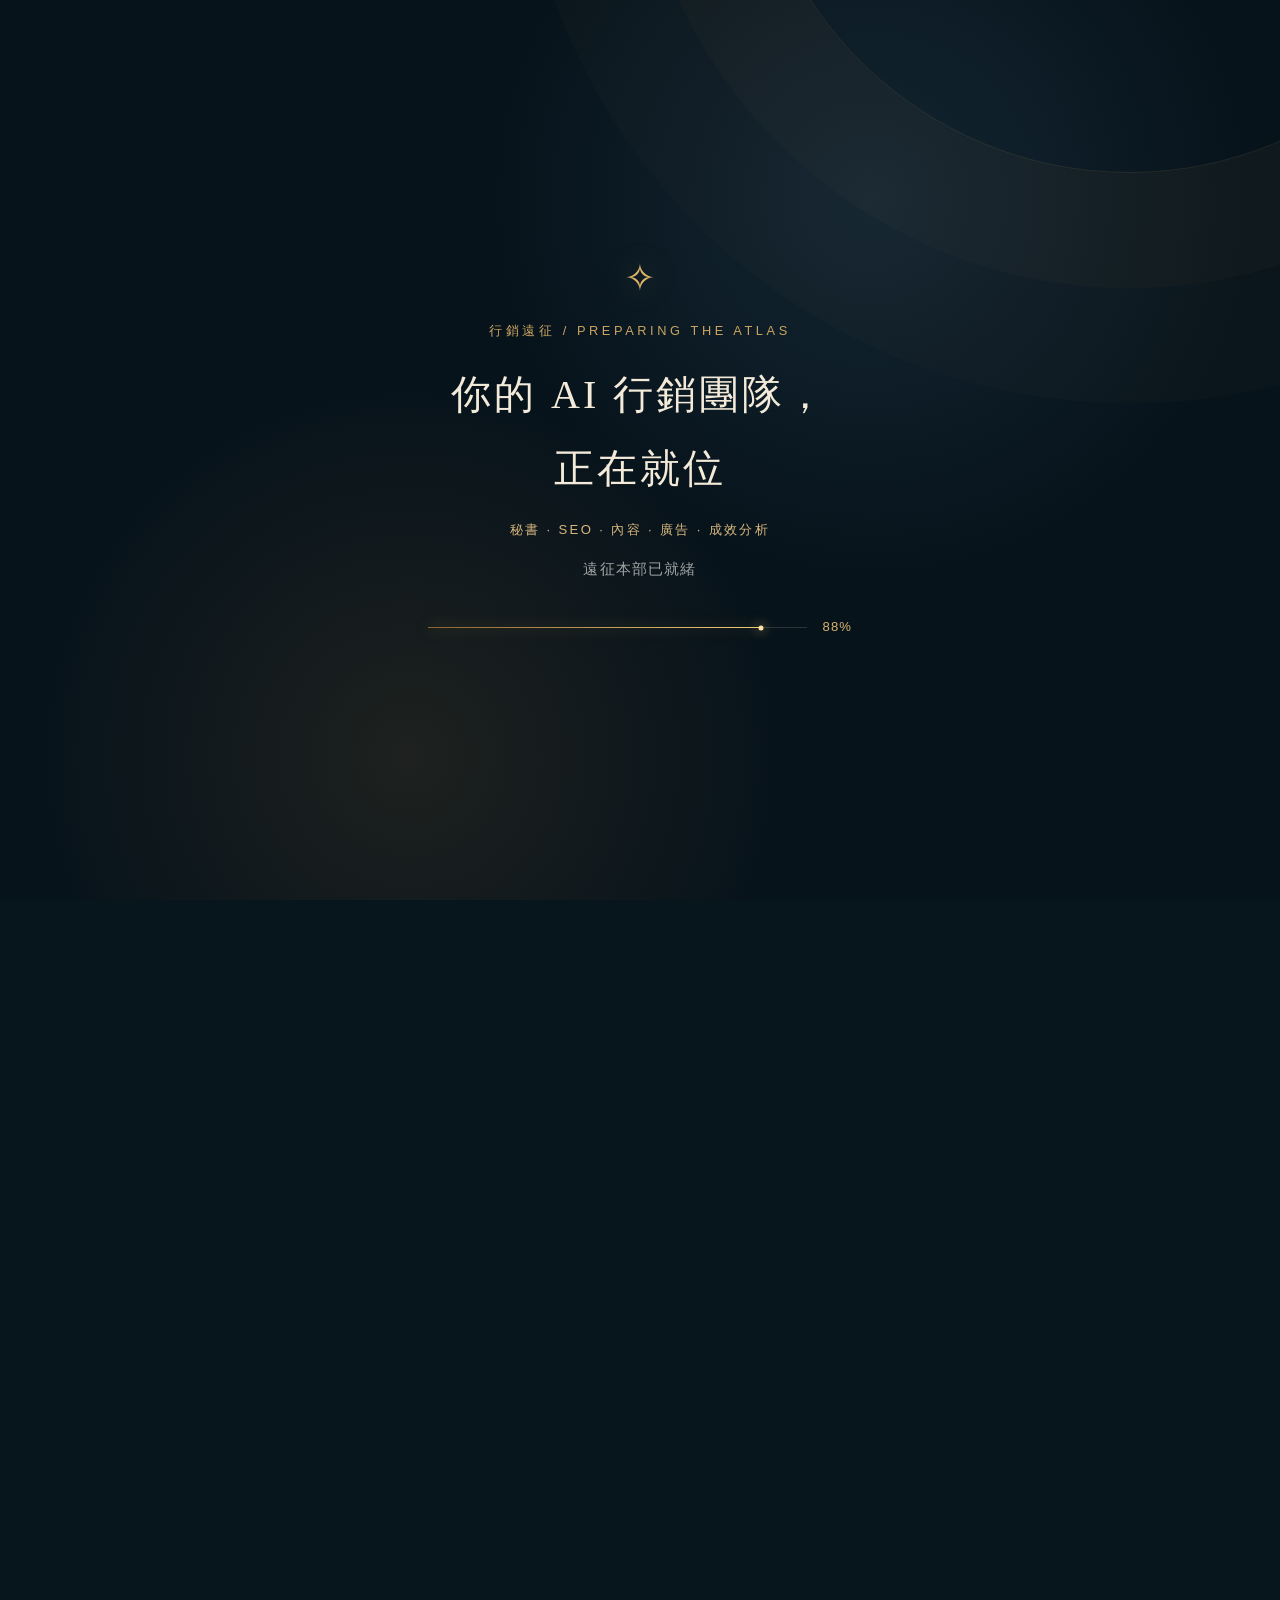
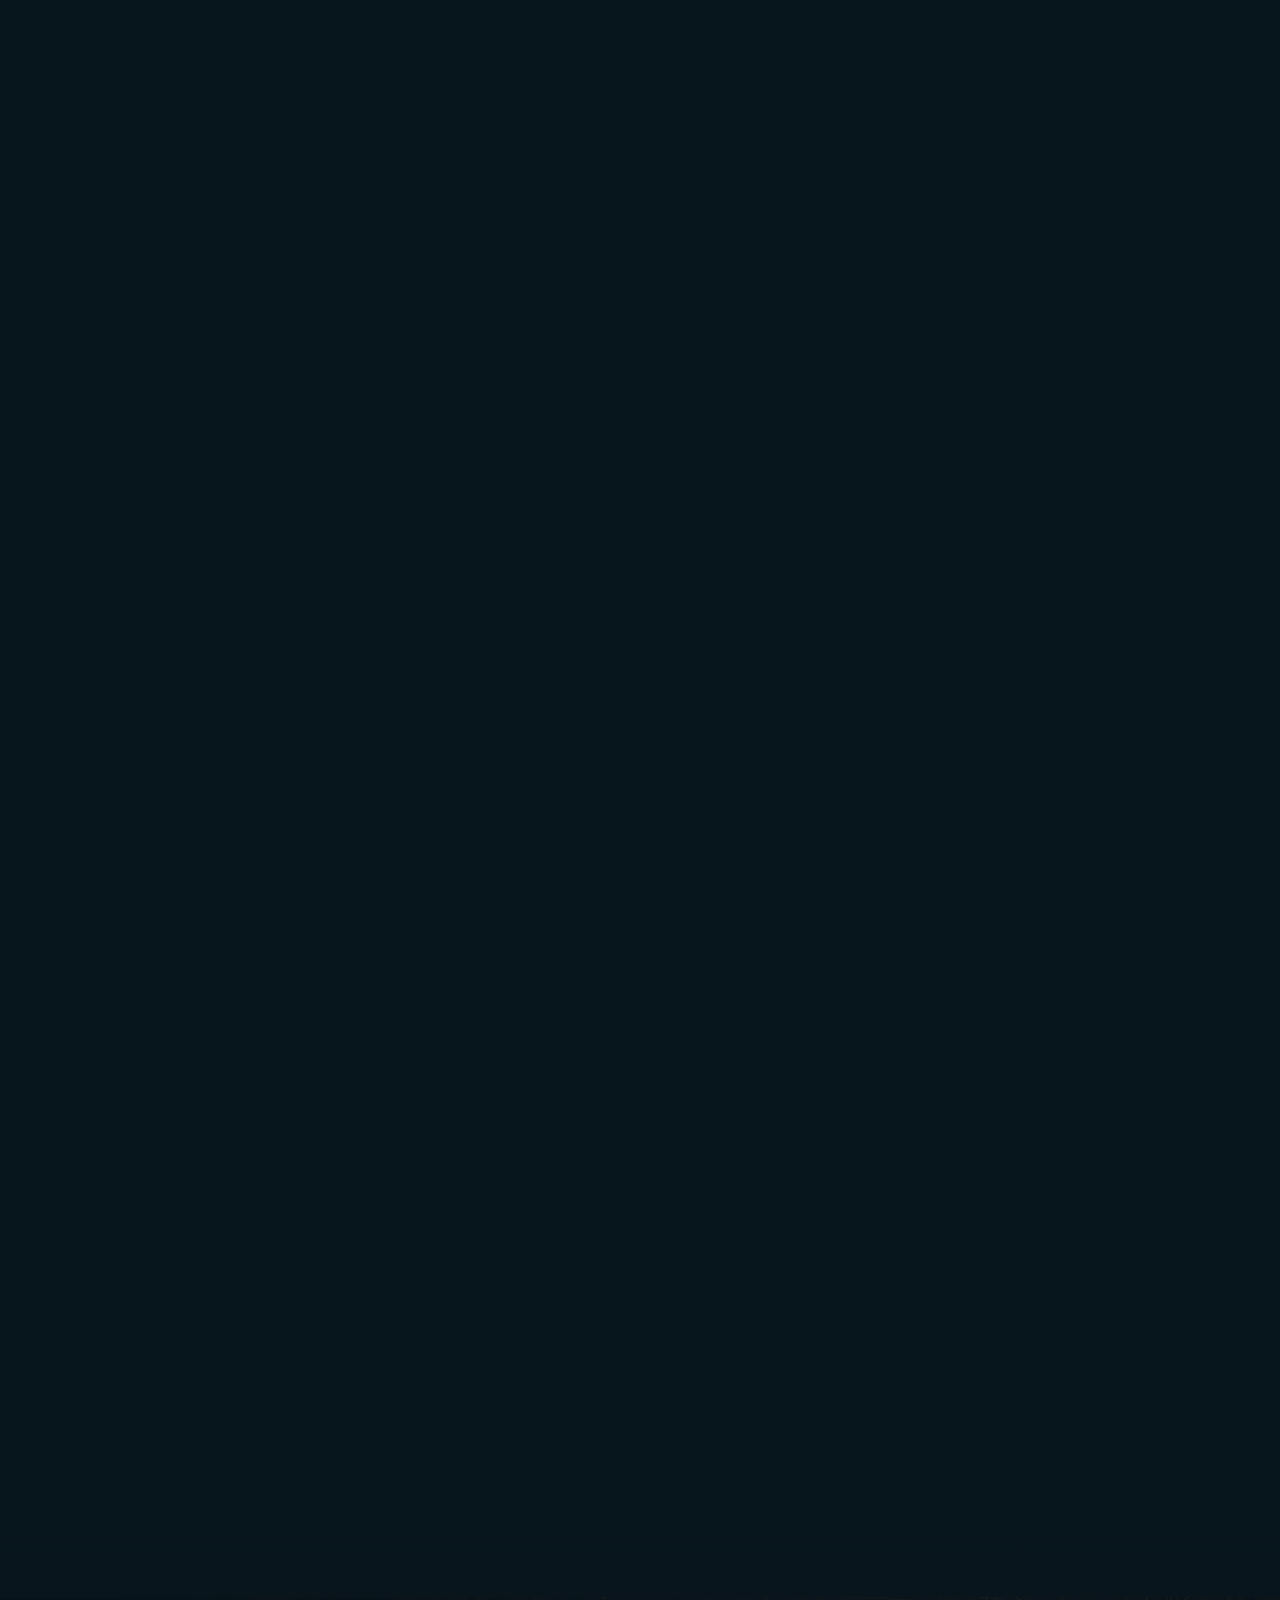
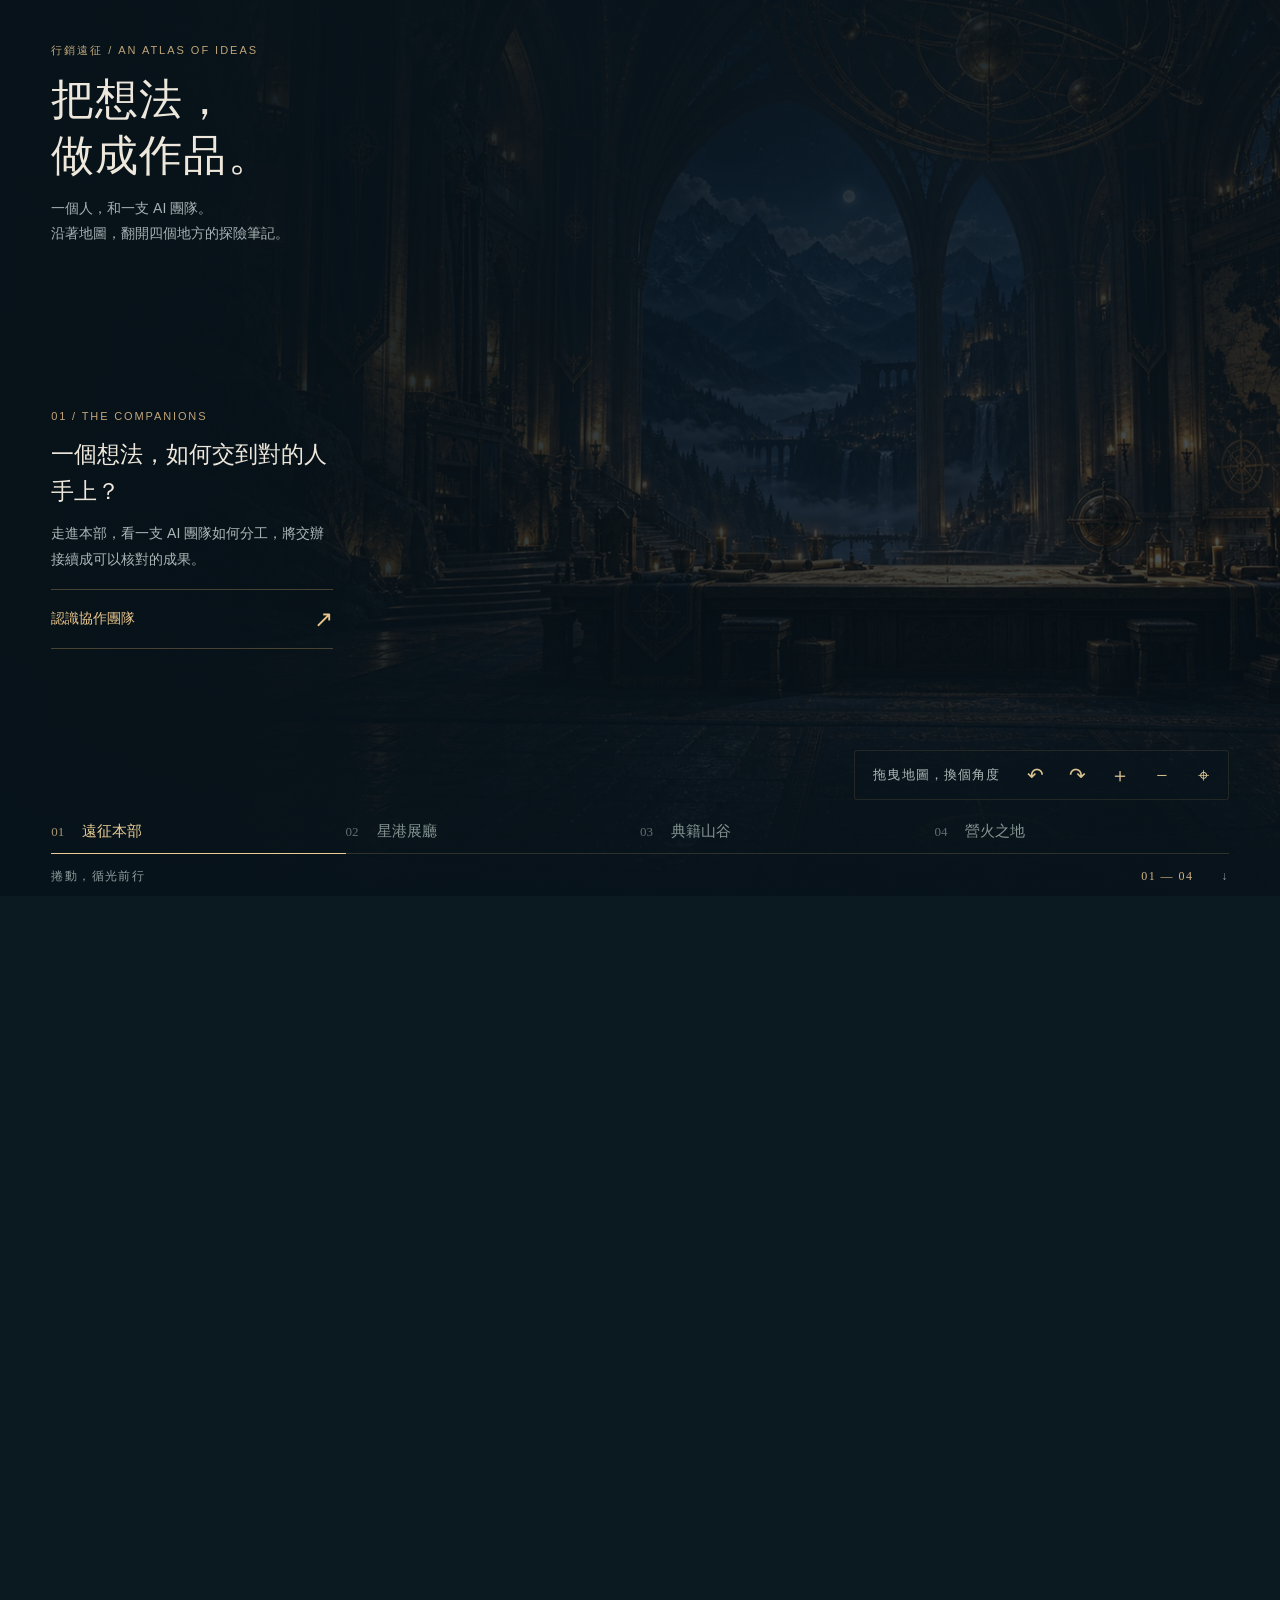
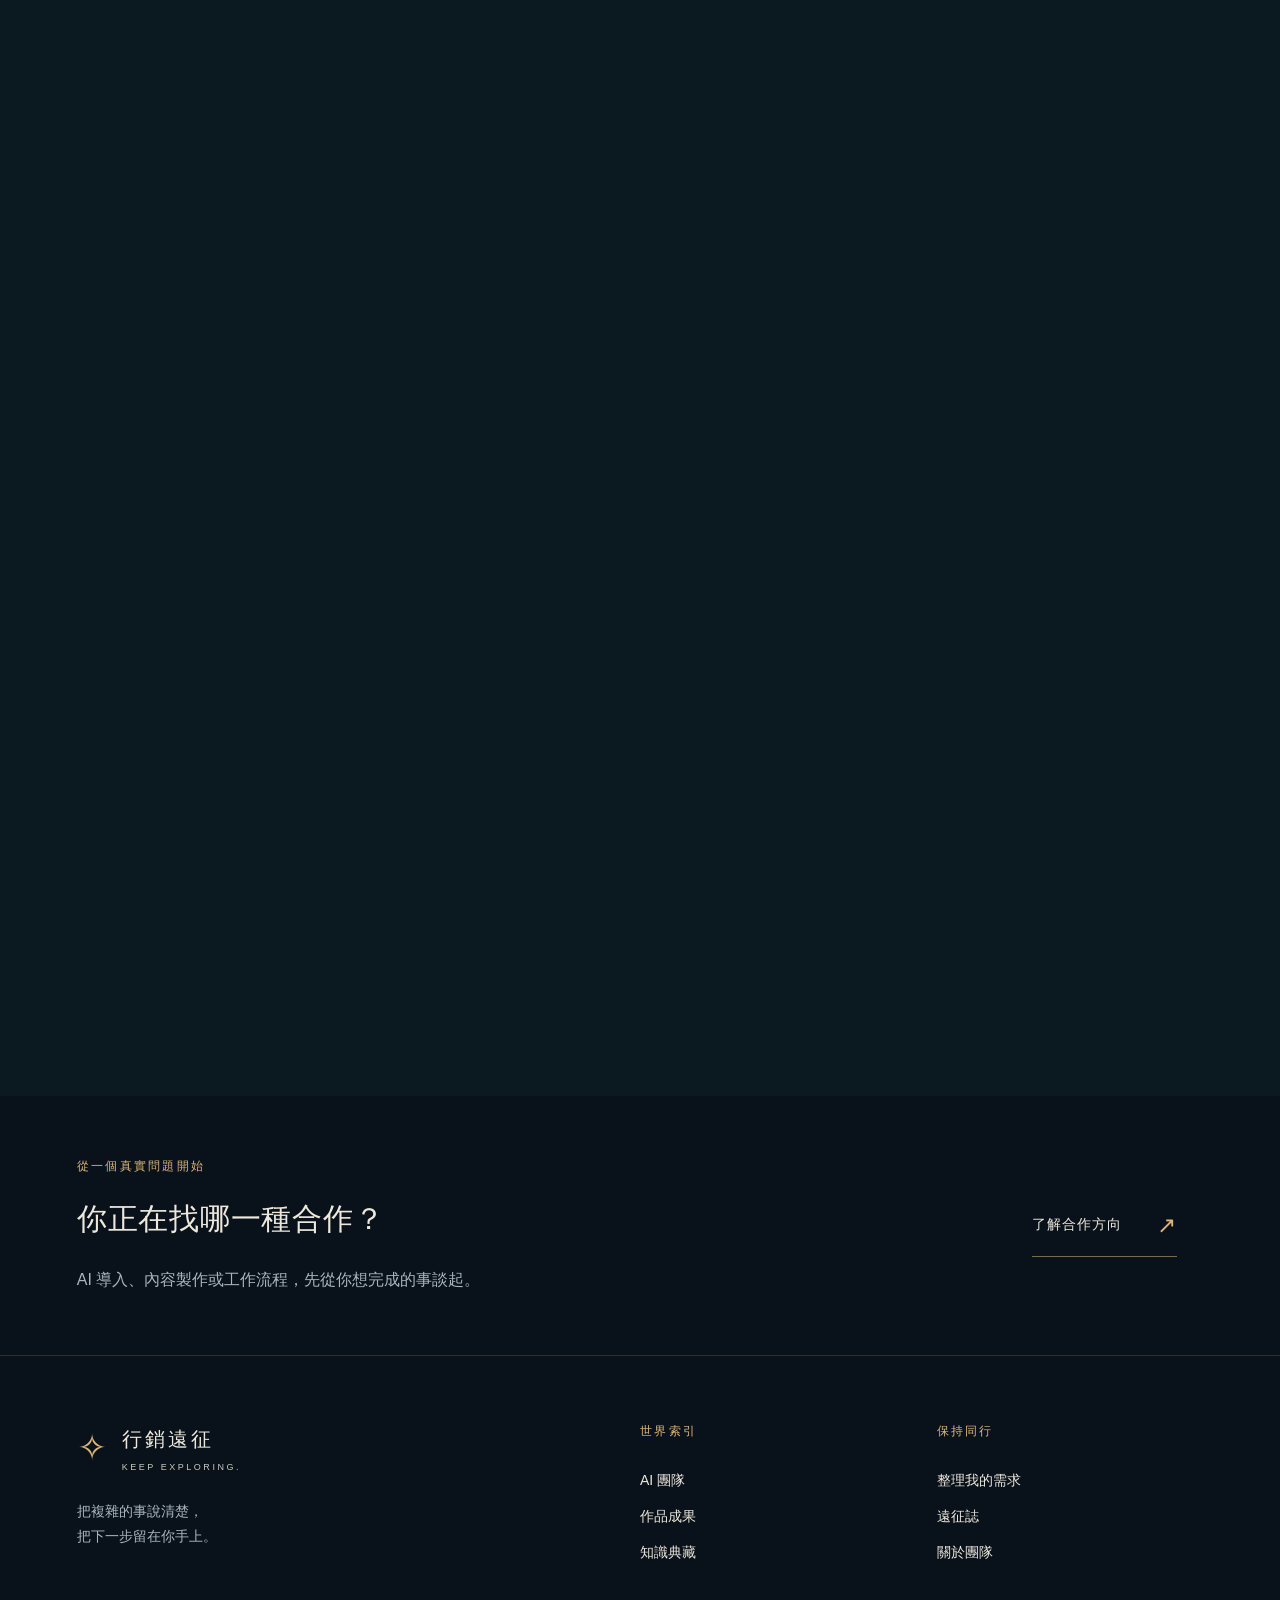
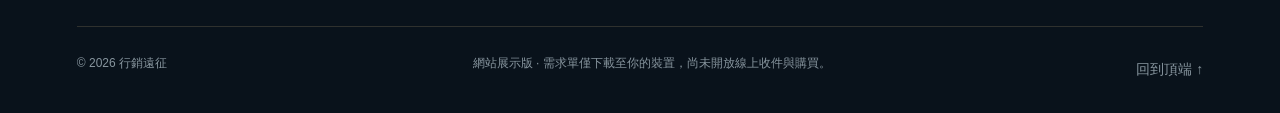
==== commit e4adc3c6: "feat(rooms): 四間房光線與環境、真書書架、營地折凳與提燈；首頁縮短加章節進度 一次推三批本機已驗證的改動：  - 首頁縮短（home-b2）：森林到地圖的捲動距離縮短約四分之一，星港展廳保" ====
--- a/index.html
+++ b/index.html
@@ -1,4 +1,4 @@
-<!doctype html><html lang="zh-Hant" class="is-preloading"><head><meta charset="utf-8"><meta name="viewport" content="width=device-width,initial-scale=1"><meta name="description" content="一個人，也有一整支行銷團隊。SEO、內容、廣告、成效分析由 AI 專家分工接手，每一步都攤開給你看，最後由你決定。"><meta name="theme-color" content="#09121b"><title>一個人，也有一整支行銷團隊｜行銷遠征</title><link rel="icon" href="favicon.svg" type="image/svg+xml"><link rel="stylesheet" href="site.css?v=type-1"><link rel="stylesheet" href="realm.css?v=type-1"><link rel="stylesheet" href="entry-loader.css?v=type-1"><script src="site.js" defer></script><script src="entry-loader.js?v=ready-gate-3" defer></script><link rel="stylesheet" href="content-overview.css?v=type-1"><link rel="stylesheet" href="expedition-map.css?v=type-1"><link rel="stylesheet" href="harbor-room.css?v=props-1"></head><body id="top" class="home"><div id="entry-loader" class="entry-loader" role="status" aria-live="polite"><div class="entry-loader__panel"><span class="entry-loader__crest" aria-hidden="true">✧</span><p class="entry-loader__eyebrow">行銷遠征 / PREPARING THE ATLAS</p><p class="entry-loader__title"><span>你的 AI 行銷團隊，</span><span>正在就位</span></p><p class="entry-loader__roles">秘書 · SEO · 內容 · 廣告 · 成效分析</p><p class="entry-loader__status">準備第一道光</p><div class="entry-loader__meter" role="progressbar" aria-label="網站準備進度" aria-valuemin="0" aria-valuemax="100" aria-valuenow="0"><span class="entry-loader__track"><i class="entry-loader__bar"></i></span><span class="entry-loader__value">0%</span></div></div></div><a class="skip" href="#main">跳至主要內容</a><header class="site-header"><a class="brand" href="index.html" aria-label="行銷遠征首頁"><span class="crest">✧</span><span>行銷遠征<small>BEYOND THE ATLAS</small></span></a><nav id="main-nav" aria-label="主要導覽"><a href="index.html" aria-current="page">遠征起點</a><a href="team.html">AI 團隊</a><a href="works.html">作品成果</a><a href="knowledge.html">知識典藏</a><a href="services.html">合作服務</a><a href="about.html">關於</a></nav><div class="header-tools"><button class="motion-toggle" aria-pressed="false" aria-label="減少動態">動態 ON</button><a class="join-link" href="services.html#brief">整理我的需求 <span>↗</span></a><button class="menu-toggle" aria-expanded="false" aria-controls="main-nav">選單</button></div></header><main id="main"><link rel="stylesheet" href="act-one.css?v=type-1">
+<!doctype html><html lang="zh-Hant" class="is-preloading"><head><meta charset="utf-8"><meta name="viewport" content="width=device-width,initial-scale=1"><meta name="description" content="一個人，也有一整支行銷團隊。SEO、內容、廣告、成效分析由 AI 專家分工接手，每一步都攤開給你看，最後由你決定。"><meta name="theme-color" content="#09121b"><title>一個人，也有一整支行銷團隊｜行銷遠征</title><link rel="icon" href="favicon.svg" type="image/svg+xml"><link rel="stylesheet" href="site.css?v=inner-1"><link rel="stylesheet" href="realm.css?v=type-1"><link rel="stylesheet" href="entry-loader.css?v=type-1"><script src="site.js" defer></script><script src="entry-loader.js?v=ready-gate-3" defer></script><link rel="stylesheet" href="content-overview.css?v=type-1"><link rel="stylesheet" href="expedition-map.css?v=type-1"><link rel="stylesheet" href="harbor-room.css?v=props-2"></head><body id="top" class="home"><div id="entry-loader" class="entry-loader" role="status" aria-live="polite"><div class="entry-loader__panel"><span class="entry-loader__crest" aria-hidden="true">✧</span><p class="entry-loader__eyebrow">行銷遠征 / PREPARING THE ATLAS</p><p class="entry-loader__title"><span>你的 AI 行銷團隊，</span><span>正在就位</span></p><p class="entry-loader__roles">秘書 · SEO · 內容 · 廣告 · 成效分析</p><p class="entry-loader__status">準備第一道光</p><div class="entry-loader__meter" role="progressbar" aria-label="網站準備進度" aria-valuemin="0" aria-valuemax="100" aria-valuenow="0"><span class="entry-loader__track"><i class="entry-loader__bar"></i></span><span class="entry-loader__value">0%</span></div></div></div><a class="skip" href="#main">跳至主要內容</a><header class="site-header"><a class="brand" href="index.html" aria-label="行銷遠征首頁"><span class="crest">✧</span><span>行銷遠征<small>BEYOND THE ATLAS</small></span></a><nav id="main-nav" aria-label="主要導覽"><a href="index.html" aria-current="page">遠征起點</a><a href="team.html">AI 團隊</a><a href="works.html">作品成果</a><a href="knowledge.html">知識典藏</a><a href="services.html">合作服務</a><a href="about.html">關於</a></nav><div class="header-tools"><button class="motion-toggle" aria-pressed="false" aria-label="減少動態">動態 ON</button><a class="join-link" href="services.html#brief">整理我的需求 <span>↗</span></a><button class="menu-toggle" aria-expanded="false" aria-controls="main-nav">選單</button></div></header><main id="main"><link rel="stylesheet" href="act-one.css?v=short-1">
 <section id="atlas" class="film-journey" aria-label="第一至三幕：穿過森林與本部，走進星港展廳">
 <span id="gallery-invitation" class="journey-marker" aria-hidden="true"></span>
 <div class="film-stage">
@@ -7,10 +7,10 @@
 <div class="film-intro"><span class="eyebrow">每一段遠征，從一道光開始。</span><h1>一個人，<br>也有一整支<span class="film-intro__tail">行銷團隊。</span></h1><p>SEO、內容、廣告、成效分析，由 AI 專家分工接手。每一步做了什麼、為什麼這樣做，都攤開給你看，最後由你決定。</p><div class="film-intro__actions"><a class="film-intro__primary" href="team.html">看看團隊怎麼分工 <span>↗</span></a><a class="film-intro__secondary" href="services.html#brief">整理我的需求 <span>↗</span></a></div></div>
 <div class="film-ending" hidden><span class="eyebrow">第一幕 / BEYOND THE GATE</span><h2>門的另一端，<br>是尚未展開的可能。</h2><p>把想法帶進來。和一支懂得協作的隊伍，一起走向能交付的成果。</p><a class="text-link" href="#explore">繼續探索 <span>↓</span></a></div>
 <div class="film-bottom"><span id="film-cue">一盞燈，通往另一個世界。</span><button id="film-play" type="button">開始探索</button><button id="film-sound" type="button" aria-pressed="false">音效 OFF</button><a id="film-skip" href="#explore">直接看網站內容 ↓</a></div><p id="film-status" role="status"></p><div class="film-progress" aria-hidden="true"><i></i></div><div class="film-curtain" aria-hidden="true"></div>
-</div></section><script src="act-one.js?v=grade-1" type="module"></script>
+</div></section><script src="act-one.js?v=short-1" type="module"></script>
 <section id="explore" class="expedition-map" aria-labelledby="map-title">
 <div class="expedition-stage">
 <header class="expedition-heading"><span class="eyebrow">行銷遠征 / AN ATLAS OF IDEAS</span><h2 id="map-title">把想法，<br>做成作品。</h2><p>一個人，和一支 AI 團隊。<br>沿著地圖，翻開四個地方的探險筆記。</p></header>
 <div class="expedition-chart"><div class="expedition-terrain is-relief-loading"><button type="button" class="map-location is-active" data-region="0"  style="--x:24.545454545454547%;--y:39.189189189189186%" aria-label="遠征本部：AI 團隊，走進協作空間" aria-haspopup="dialog"><span class="location-number">01</span><span class="location-name">遠征本部</span><small>AI 團隊 ↗</small></button><button type="button" class="map-location " data-region="1"  style="--x:71.81818181818181%;--y:62.83783783783783%" aria-label="星港展廳：作品成果，走進立體展廳" aria-haspopup="dialog"><span class="location-number">02</span><span class="location-name">星港展廳</span><small>作品成果 ↗</small></button><button type="button" class="map-location " data-region="2"  style="--x:68.63636363636364%;--y:25.675675675675674%" aria-label="典籍山谷：知識典藏，走進典籍藏書室" aria-haspopup="dialog"><span class="location-number">03</span><span class="location-name">典籍山谷</span><small>知識典藏 ↗</small></button><button type="button" class="map-location " data-region="3"  style="--x:30.454545454545453%;--y:79.05405405405405%" aria-label="營火之地：關於這支團隊，走進旅人營地" aria-haspopup="dialog"><span class="location-number">04</span><span class="location-name">營火之地</span><small>關於團隊 ↗</small></button></div></div><div class="expedition-stories"><article class="expedition-story" data-story="0"><span class="eyebrow">01 / THE COMPANIONS</span><h3>一個想法，如何交到對的人手上？</h3><p>走進本部，看一支 AI 團隊如何分工，將交辦接續成可以核對的成果。</p><a href="team.html" class="expedition-enter">認識協作團隊 <span>↗</span></a></article><article class="expedition-story" data-story="1"><span class="eyebrow">02 / SELECTED WORKS</span><h3>讓完成的作品，說明走過的路。</h3><p>在港口停靠，打開網站與創作成果，也看看每一次選擇背後的原因。</p><a href="works.html" class="expedition-enter">打開作品 <span>↗</span></a></article><article class="expedition-story" data-story="2"><span class="eyebrow">03 / THE ARCHIVE</span><h3>有些收穫，值得留給下一段旅程。</h3><p>翻開 AI、內容與行銷的實作筆記，帶走一個能在自己工作裡試用的方法。</p><a href="knowledge.html" class="expedition-enter">閱讀實作筆記 <span>↗</span></a></article><article class="expedition-story" data-story="3"><span class="eyebrow">04 / ABOUT THE TEAM</span><h3>走到這裡，聊聊這支團隊的起點。</h3><p>為什麼這樣分工、這樣說話、這樣留下依據，從這裡開始認識這支 AI 團隊。</p><a href="about.html" class="expedition-enter">認識團隊的起點 <span>↗</span></a></article></div><nav class="expedition-stops" aria-label="選擇探險區域"><button type="button" data-stop="0" aria-pressed="true"><span>01</span>遠征本部</button><button type="button" data-stop="1" aria-pressed="false"><span>02</span>星港展廳</button><button type="button" data-stop="2" aria-pressed="false"><span>03</span>典籍山谷</button><button type="button" data-stop="3" aria-pressed="false"><span>04</span>營火之地</button></nav><div class="expedition-scroll"><span>捲動，循光前行</span><span class="expedition-count">01 — 04</span><span aria-hidden="true">↓</span></div></div></section>
 <section class="section content-next"><div><span class="eyebrow">從一個真實問題開始</span><h2>你正在找哪一種合作？</h2><p>AI 導入、內容製作或工作流程，先從你想完成的事談起。</p></div><a class="text-link" href="services.html">了解合作方向 <span>↗</span></a></section>
-<dialog class="expedition-journal" aria-labelledby="journal-title"><button class="journal-close" type="button" aria-label="闔上探險筆記"><svg viewBox="0 0 24 24" aria-hidden="true" focusable="false"><path d="M5 5 19 19M19 5 5 19" fill="none" stroke="currentColor" stroke-width="2" stroke-linecap="round"/></svg></button><div class="journal-spread"><figure class="journal-plate"><img id="journal-image" src="assets/world/guild.webp" alt=""><figcaption><span id="journal-coordinate"></span><span>行銷遠征 / FIELD NOTES</span></figcaption></figure><div class="journal-page"><span class="journal-kicker" id="journal-kicker"></span><h2 id="journal-title"></h2><p class="journal-lead" id="journal-lead"></p><div class="journal-rule"></div><h3>這一站，可以帶走什麼？</h3><p id="journal-detail"></p><h3>沿途你會發現</h3><ul id="journal-discoveries" class="journal-discoveries"></ul><a id="journal-enter" class="journal-enter" href="team.html">深入探索 <span>↗</span></a><button id="journal-next" class="journal-next" type="button"></button><small class="journal-page-number"></small></div></div></dialog><script type="module" src="expedition-map.js?v=props-1"></script></main><footer class="site-footer"><div><a class="brand" href="index.html"><span class="crest">✧</span><span>行銷遠征<small>KEEP EXPLORING.</small></span></a><p>把複雜的事說清楚，<br>把下一步留在你手上。</p></div><div><span class="eyebrow">世界索引</span><a href="team.html">AI 團隊</a><a href="works.html">作品成果</a><a href="knowledge.html">知識典藏</a></div><div><span class="eyebrow">保持同行</span><a href="services.html#brief">整理我的需求</a><a href="news.html">遠征誌</a><a href="about.html">關於團隊</a></div><div class="footer-bottom"><span>© 2026 行銷遠征</span><span>網站展示版 · 需求單僅下載至你的裝置，尚未開放線上收件與購買。</span><a href="#top">回到頂端 ↑</a></div></footer><div class="reading-progress" aria-hidden="true"></div><script src="nav-reveal.js?v=1" defer></script></body></html>
+<dialog class="expedition-journal" aria-labelledby="journal-title"><button class="journal-close" type="button" aria-label="闔上探險筆記"><svg viewBox="0 0 24 24" aria-hidden="true" focusable="false"><path d="M5 5 19 19M19 5 5 19" fill="none" stroke="currentColor" stroke-width="2" stroke-linecap="round"/></svg></button><div class="journal-spread"><figure class="journal-plate"><img id="journal-image" src="assets/world/guild.webp" alt=""><figcaption><span id="journal-coordinate"></span><span>行銷遠征 / FIELD NOTES</span></figcaption></figure><div class="journal-page"><span class="journal-kicker" id="journal-kicker"></span><h2 id="journal-title"></h2><p class="journal-lead" id="journal-lead"></p><div class="journal-rule"></div><h3>這一站，可以帶走什麼？</h3><p id="journal-detail"></p><h3>沿途你會發現</h3><ul id="journal-discoveries" class="journal-discoveries"></ul><a id="journal-enter" class="journal-enter" href="team.html">深入探索 <span>↗</span></a><button id="journal-next" class="journal-next" type="button"></button><small class="journal-page-number"></small></div></div></dialog><script type="module" src="expedition-map.js?v=light-1"></script></main><footer class="site-footer"><div><a class="brand" href="index.html"><span class="crest">✧</span><span>行銷遠征<small>KEEP EXPLORING.</small></span></a><p>把複雜的事說清楚，<br>把下一步留在你手上。</p></div><div><span class="eyebrow">世界索引</span><a href="team.html">AI 團隊</a><a href="works.html">作品成果</a><a href="knowledge.html">知識典藏</a></div><div><span class="eyebrow">保持同行</span><a href="services.html#brief">整理我的需求</a><a href="news.html">遠征誌</a><a href="about.html">關於團隊</a></div><div class="footer-bottom"><span>© 2026 行銷遠征</span><span>網站展示版 · 需求單僅下載至你的裝置，尚未開放線上收件與購買。</span><a href="#top">回到頂端 ↑</a></div></footer><div class="reading-progress" aria-hidden="true"></div><script src="nav-reveal.js?v=1" defer></script></body></html>
--- a/site.css
+++ b/site.css
@@ -23,3 +23,22 @@
 
 /* 嚮導貓：沿用開場影片的長相，半身圓形裁切、細金邊、不加卡片框（隊員才用卡片）。 */
 .guide-stories img{width:min(210px,100%);height:auto;max-height:none;aspect-ratio:1/1;border-radius:50%;object-fit:cover;justify-self:center;margin:0 auto;box-shadow:0 0 0 2px #d9a63f88,0 0 0 8px #d9a63f14,0 22px 44px #0009}
+
+/* 內頁「文字＋步驟／配圖」版型（inner-1）：取代只有一兩行字的三欄大數字，配圖用網站房間裡的實物 */
+.split{display:grid;grid-template-columns:minmax(0,1fr) minmax(0,1.1fr);gap:clamp(40px,6vw,96px);align-items:center}
+.split.reverse>figure{order:-1}
+.split figure{margin:0}
+.split figure img{width:100%;height:auto;border:1px solid var(--line);border-radius:2px;box-shadow:0 28px 60px #0009}
+.split figcaption{margin-top:14px;font-size:14px;line-height:1.7;color:#99a7af}
+.flow{list-style:none;counter-reset:flow;margin:34px 0;padding:0;position:relative}
+.flow:before{content:"";position:absolute;left:15px;top:16px;bottom:30px;width:1px;background:linear-gradient(var(--gold),#c8af7922)}
+.flow li{counter-increment:flow;position:relative;padding:0 0 26px 58px}
+.flow li:last-child{padding-bottom:0}
+.flow li:before{content:counter(flow,decimal-leading-zero);position:absolute;left:0;top:0;width:31px;height:31px;border:1px solid var(--gold);border-radius:50%;background:#0d1922;color:var(--gold);font:13px/29px Georgia,serif;text-align:center}
+.flow b{display:block;font:500 20px/1.5 var(--serif);color:var(--text);margin-bottom:4px}
+.flow p{margin:0;font-size:16px}
+.shots{display:grid;grid-template-columns:1fr 1fr;gap:14px;align-content:start}
+.shots img:first-child{grid-column:1/-1}
+.shots figcaption{grid-column:1/-1;margin-top:0}
+@media(max-width:950px){.split{grid-template-columns:1fr;gap:36px}.split.reverse>figure{order:0}}
+@media(max-width:600px){.flow li{padding-left:50px}.flow b{font-size:18px}.flow p{font-size:15px}}
--- a/act-one.css
+++ b/act-one.css
@@ -32,7 +32,7 @@
 .expedition-paths{background:linear-gradient(#101c25,#09121b 260px);border-top:1px solid #b3915540}
 
 /* 第三幕互動約保留兩個螢幕的捲動距離。 */
-.film-journey,.film-journey.entered{height:1686svh}
+.film-journey,.film-journey.entered{height:1244svh}
 .reduced .film-journey,.reduced .film-journey.entered{height:100svh}
 .film-stage #gallery-film{z-index:2;object-fit:cover;background:transparent;pointer-events:none}
 .film-bottom,.film-progress,#film-status{z-index:3}
@@ -81,3 +81,16 @@
 
 /* 開場文字只用美鈴左邊的空間：依影片 cover 後的實際位置，推算她耳朵左緣（約畫面寬 31.5%），字級跟著欄寬縮放。 */
 @media(min-width:701px){.film-intro{--frame:max(100vw,177.78svh);--face:calc(var(--frame)*.315 - (var(--frame) - 100vw)/2);--col:clamp(260px,calc(var(--face) - 6vw - 1.5vw),44vw);max-width:var(--col)}.film-intro{top:17%}.film-intro h1{font-size:clamp(28px,min(calc(var(--col)/5.5),8svh),64px);line-height:1.28}.film-intro__tail{display:block}.film-intro p{font-size:clamp(15px,calc(var(--col)/27),16px);max-width:none}}
+
+/* 首頁章節進度（B 方案）：右側直排，目前章節亮金色；點選直接跳段。 */
+.journey-chapters{position:fixed;z-index:30;right:18px;top:50%;transform:translate(14px,-50%);display:flex;flex-direction:column;gap:4px;padding:8px 6px 8px 14px;border-radius:24px;background:#09121b9e;backdrop-filter:blur(8px);border:1px solid #dbb57826;opacity:0;pointer-events:none;transition:opacity .35s,transform .35s}
+.journey-chapters.is-visible{opacity:1;pointer-events:auto;transform:translate(0,-50%)}
+.journey-chapters a{display:flex;align-items:center;justify-content:flex-end;gap:10px;min-height:36px;padding:4px 6px;color:#c9c3b4;font-size:13px;letter-spacing:.08em;text-shadow:0 1px 6px #000c}
+.journey-chapters i{order:2;display:grid;place-items:center;width:26px;height:26px;border:1px solid #dbb57880;border-radius:50%;font:12px/1 Georgia,serif;font-style:normal;background:#09121bb3;color:#dbb578}
+.journey-chapters span{opacity:.75}
+.journey-chapters a.is-past i{background:#dbb57833}
+.journey-chapters a[aria-current] i{background:#dbb578;color:#0b141c;border-color:#dbb578}
+.journey-chapters a[aria-current] span{opacity:1;color:#f0dcb0}
+.journey-chapters a:hover span{opacity:1}
+.journey-chapters a:focus-visible{outline:2px solid #dbb578;outline-offset:2px}
+@media(max-width:700px){.journey-chapters{right:8px}.journey-chapters span{display:none}.journey-chapters a{min-height:34px}}
